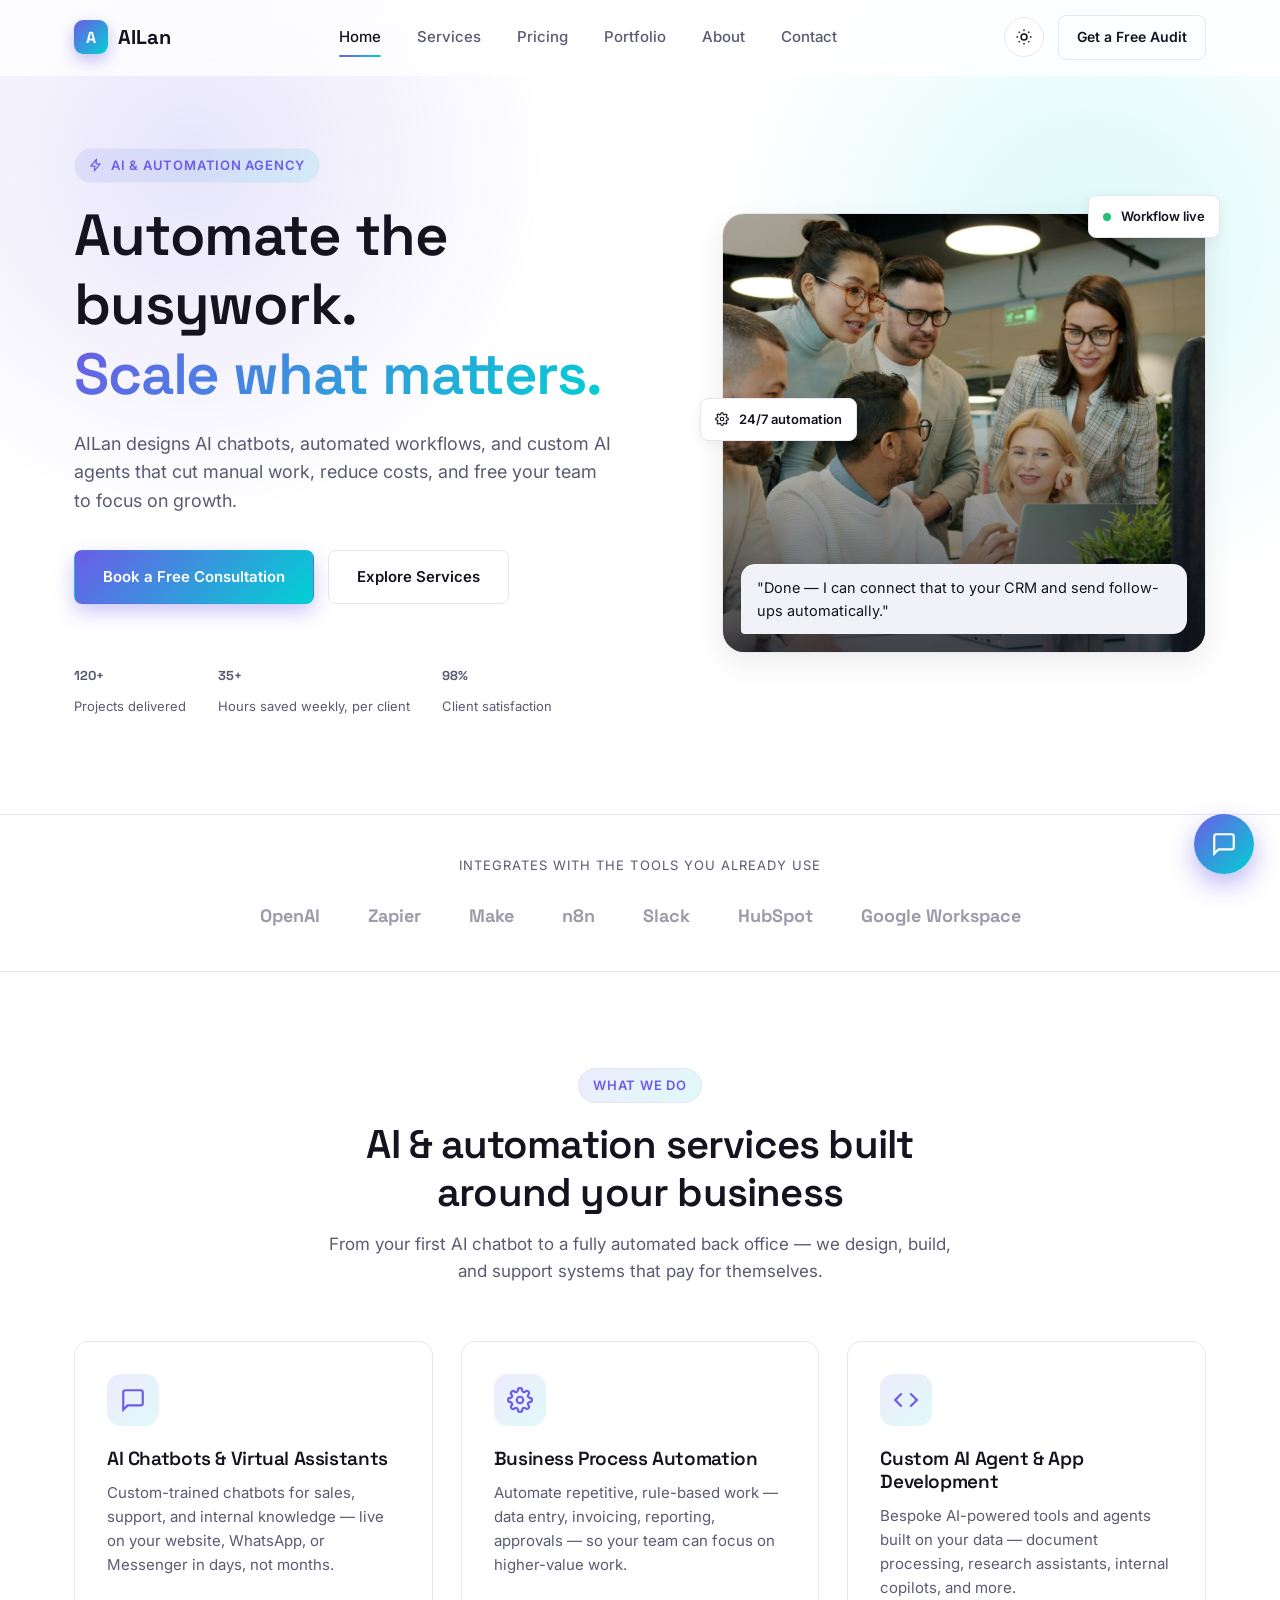
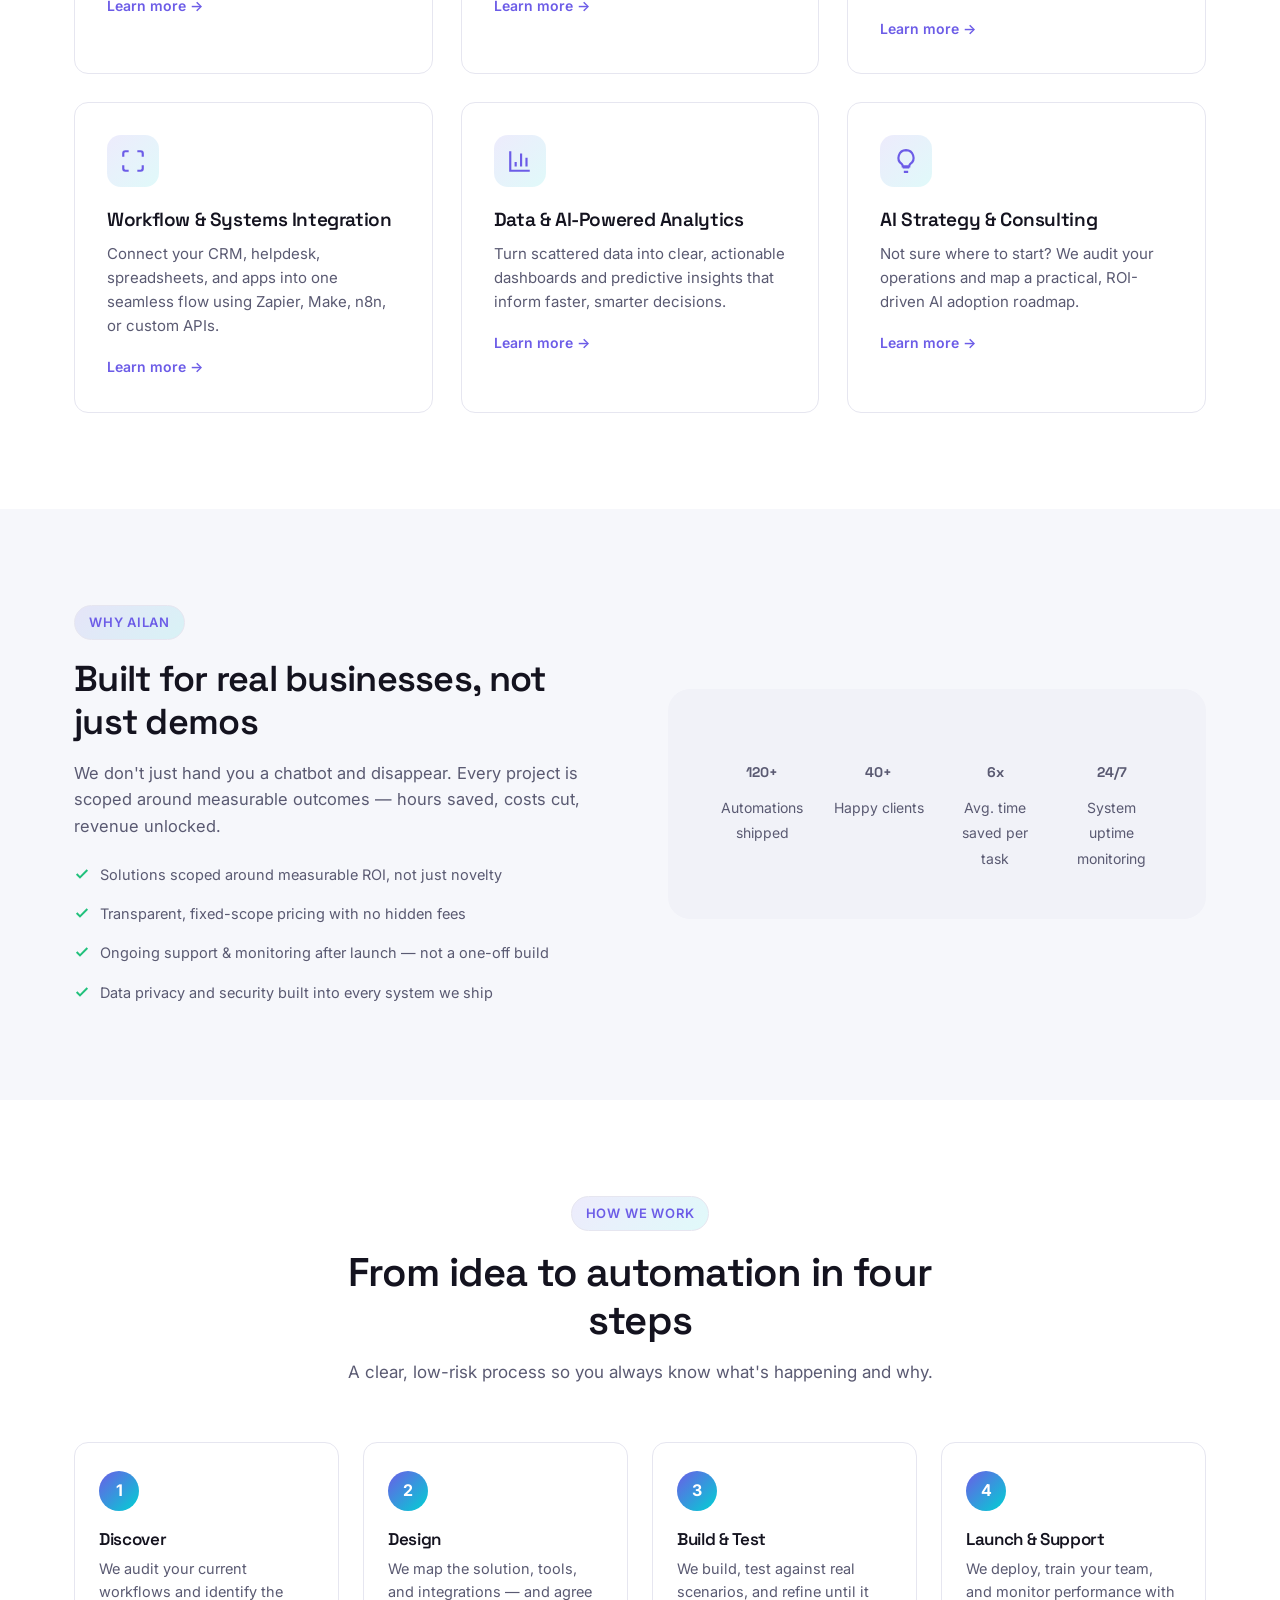
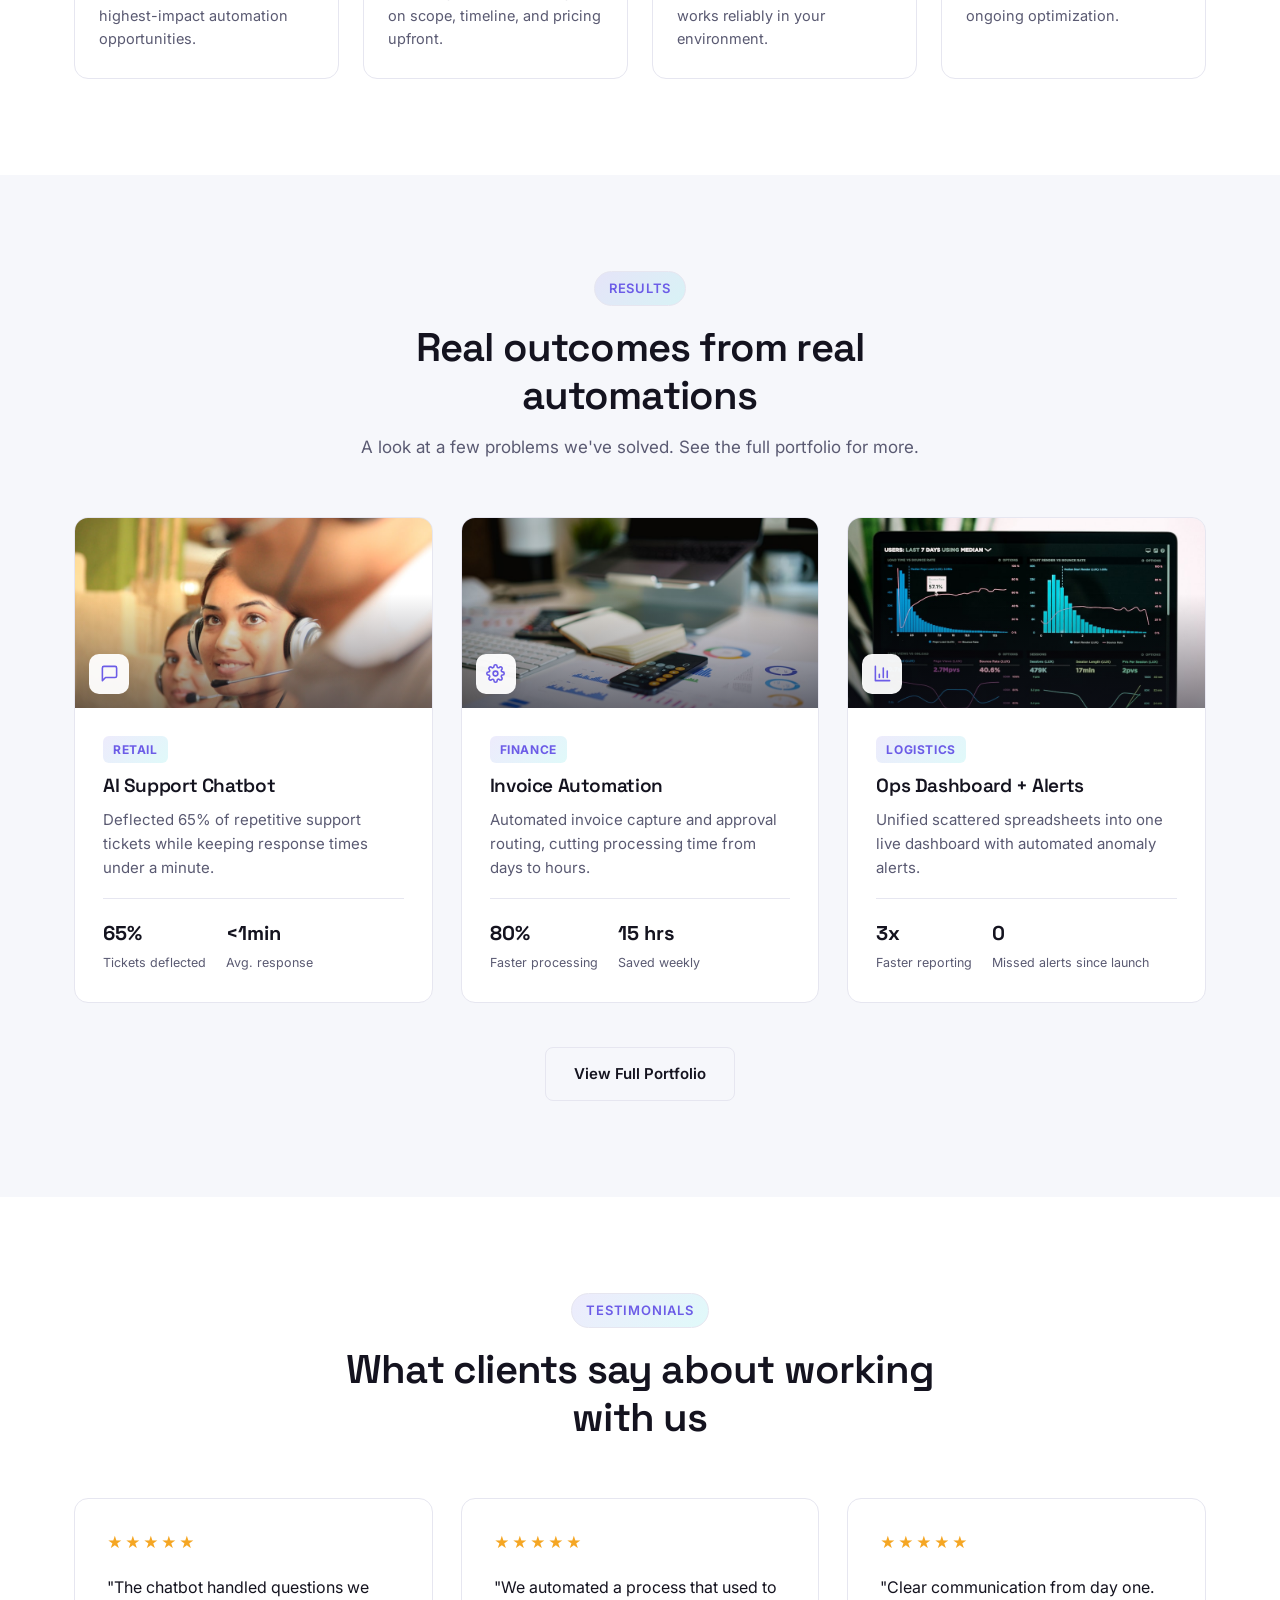
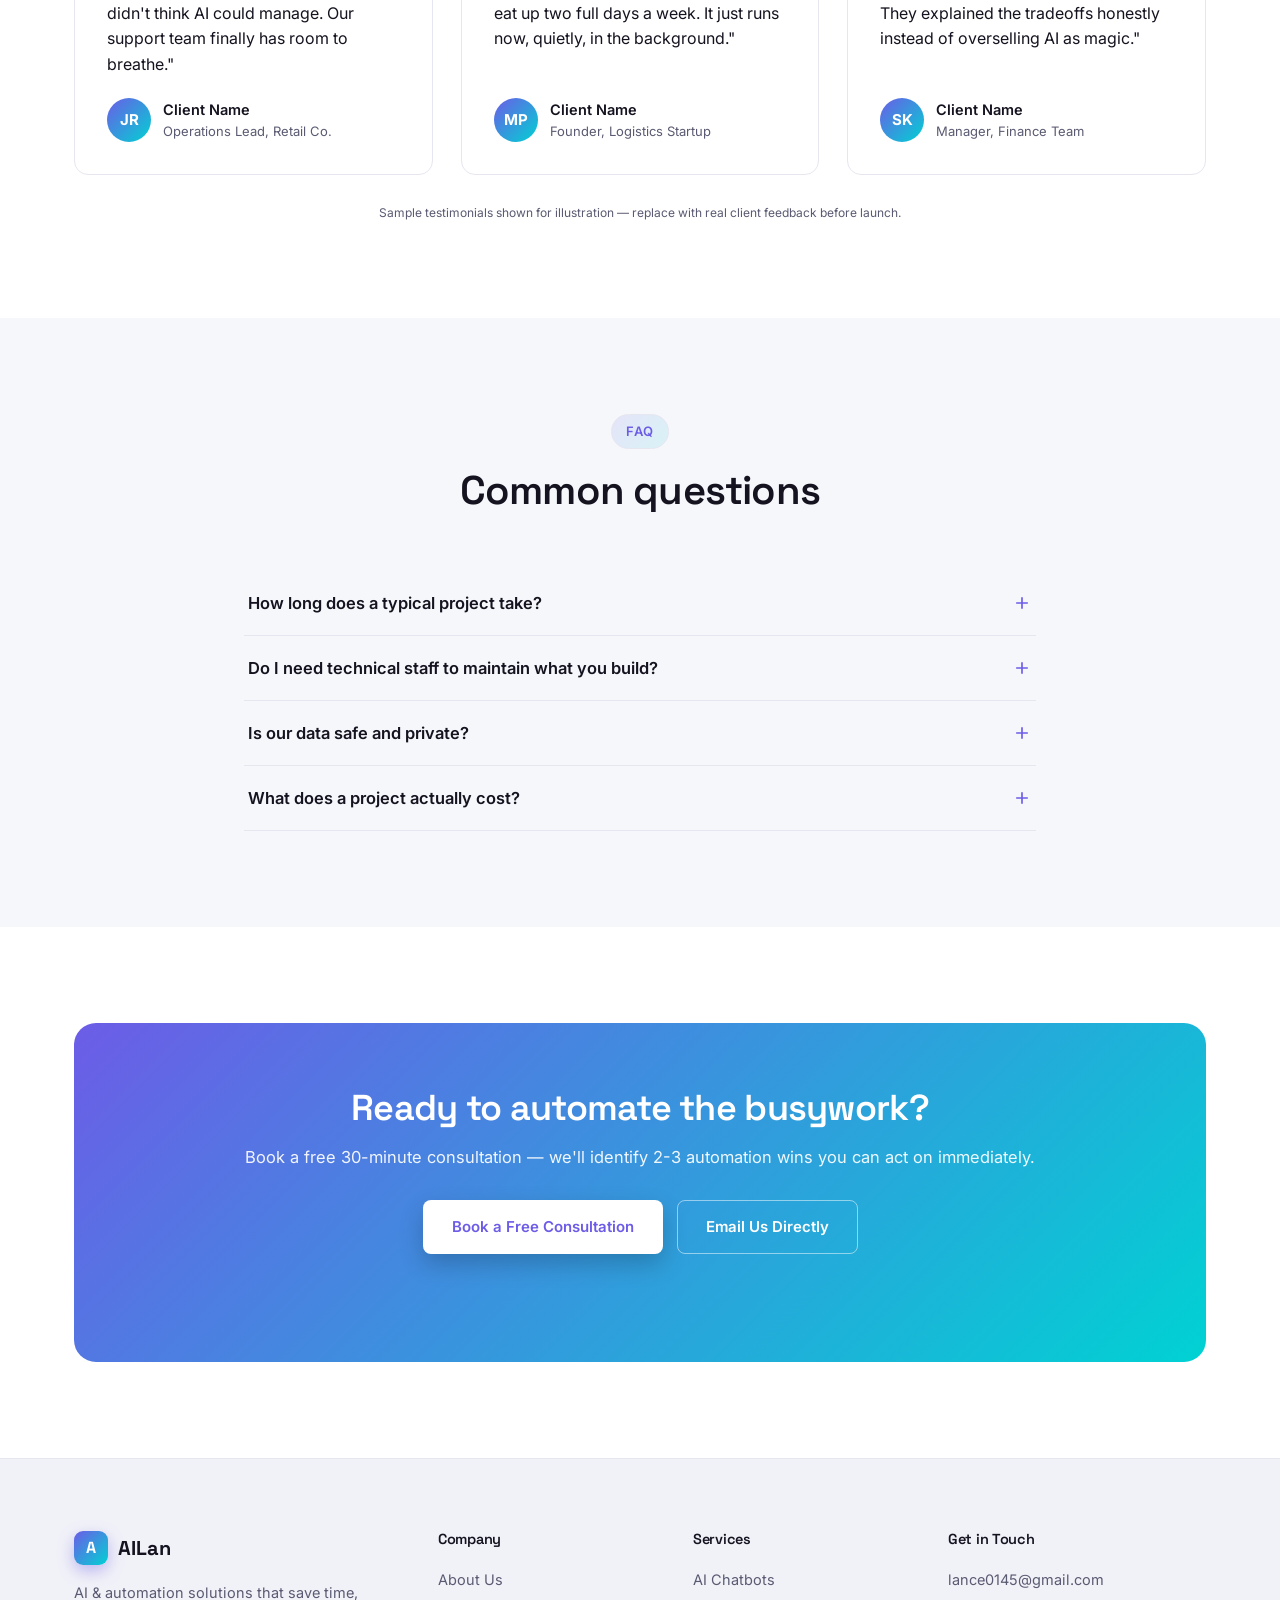
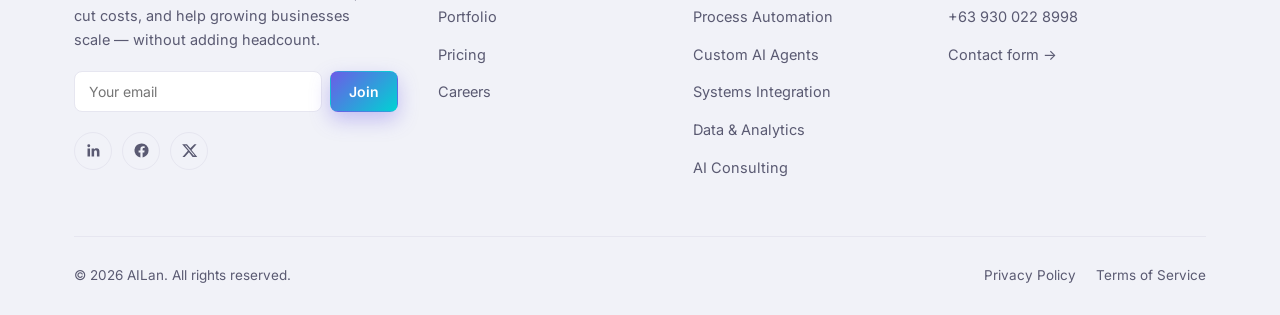
==== index.html @ 36e3ecad "Initial commit: AILan AI & automation services website Complete static site with home, services, pri" ====
<!DOCTYPE html>
<html lang="en">
<head>
<meta charset="UTF-8">
<meta name="viewport" content="width=device-width, initial-scale=1.0">
<title>AILan — AI &amp; Automation Solutions for Growing Businesses</title>
<meta name="description" content="AILan builds AI chatbots, business process automation, custom AI agents, and system integrations that save teams time and cut operating costs.">
<meta name="keywords" content="AI automation, AI chatbots, business process automation, AI agents, workflow automation, AI consulting">
<meta name="author" content="AILan">
<link rel="canonical" href="https://www.ailan.example/index.html">
<meta property="og:type" content="website">
<meta property="og:title" content="AILan — AI & Automation Solutions">
<meta property="og:description" content="Intelligent automation and custom AI systems that help businesses save time, cut costs, and scale.">
<meta property="og:image" content="https://www.ailan.example/assets/images/og-image.jpg">
<meta property="og:url" content="https://www.ailan.example/index.html">
<meta name="twitter:card" content="summary_large_image">
<link rel="icon" href="favicon.svg" type="image/svg+xml">
<link rel="preconnect" href="https://fonts.googleapis.com">
<link href="https://fonts.googleapis.com/css2?family=Inter:wght@400;500;600;700&family=Space+Grotesk:wght@500;600;700&display=swap" rel="stylesheet">
<link rel="stylesheet" href="css/style.css">
<script type="application/ld+json">
{
  "@context": "https://schema.org",
  "@type": "Organization",
  "name": "AILan",
  "description": "AI chatbots, business process automation, custom AI agents, and system integrations.",
  "email": "lance0145@gmail.com",
  "telephone": "+639300228998",
  "url": "https://www.ailan.example/"
}
</script>
</head>
<body>
<a class="skip-link" href="#main">Skip to content</a>

<!-- ===== Header ===== -->
<header class="site-header">
  <div class="container nav-inner">
    <a href="index.html" class="brand"><span class="brand-mark">A</span> AILan</a>
    <nav class="nav-links" id="nav-links">
      <a href="index.html">Home</a>
      <a href="services.html">Services</a>
      <a href="pricing.html">Pricing</a>
      <a href="portfolio.html">Portfolio</a>
      <a href="about.html">About</a>
      <a href="contact.html">Contact</a>
    </nav>
    <div class="nav-actions">
      <button class="theme-toggle" data-theme-toggle aria-label="Toggle dark mode">
        <svg class="icon-sun" viewBox="0 0 24 24" fill="none" stroke="currentColor" stroke-width="2"><circle cx="12" cy="12" r="4"/><path d="M12 2v2M12 20v2M4.9 4.9l1.4 1.4M17.7 17.7l1.4 1.4M2 12h2M20 12h2M4.9 19.1l1.4-1.4M17.7 6.3l1.4-1.4"/></svg>
        <svg class="icon-moon" viewBox="0 0 24 24" fill="none" stroke="currentColor" stroke-width="2"><path d="M21 12.8A9 9 0 1111.2 3 7 7 0 0021 12.8z"/></svg>
      </button>
      <a href="contact.html" class="btn btn-outline btn-sm desktop-only">Get a Free Audit</a>
      <button class="nav-toggle" aria-label="Toggle menu" aria-expanded="false"><span></span><span></span><span></span></button>
    </div>
  </div>
</header>

<main id="main">

<!-- ===== Hero ===== -->
<section class="hero">
  <div class="hero-bg"></div>
  <div class="container hero-grid">
    <div>
      <div class="section-tag"><svg viewBox="0 0 24 24" fill="none" stroke="currentColor" stroke-width="2" stroke-linecap="round" stroke-linejoin="round" style="width:14px;height:14px;"><path d="M13 2L3 14h7l-1 8 10-12h-7l1-8z"/></svg> AI &amp; Automation Agency</div>
      <h1>Automate the busywork.<br><span class="gradient-text">Scale what matters.</span></h1>
      <p class="lead">AILan designs AI chatbots, automated workflows, and custom AI agents that cut manual work, reduce costs, and free your team to focus on growth.</p>
      <div class="hero-cta">
        <a href="contact.html" class="btn btn-primary">Book a Free Consultation</a>
        <a href="services.html" class="btn btn-outline">Explore Services</a>
      </div>
      <div class="hero-stats">
        <div class="stat"><b><span data-count="120" data-suffix="+">0+</span></b><span>Projects delivered</span></div>
        <div class="stat"><b><span data-count="35" data-suffix="+">0+</span></b><span>Hours saved weekly, per client</span></div>
        <div class="stat"><b><span data-count="98" data-suffix="%">0%</span></b><span>Client satisfaction</span></div>
      </div>
    </div>
    <div class="hero-photo-wrap reveal">
      <div class="float-badge b1"><span class="dot"></span> Workflow live</div>
      <div class="float-badge b2"><svg viewBox="0 0 24 24" fill="none" stroke="currentColor" stroke-width="2" stroke-linecap="round" stroke-linejoin="round" style="width:14px;height:14px;flex-shrink:0;"><circle cx="12" cy="12" r="3"/><path d="M19.4 15a1.65 1.65 0 00.33 1.82l.06.06a2 2 0 11-2.83 2.83l-.06-.06a1.65 1.65 0 00-1.82-.33 1.65 1.65 0 00-1 1.51V21a2 2 0 01-4 0v-.09A1.65 1.65 0 009 19.4a1.65 1.65 0 00-1.82.33l-.06.06a2 2 0 11-2.83-2.83l.06-.06A1.65 1.65 0 004.6 15a1.65 1.65 0 00-1.51-1H3a2 2 0 010-4h.09A1.65 1.65 0 004.6 9a1.65 1.65 0 00-.33-1.82l-.06-.06a2 2 0 112.83-2.83l.06.06A1.65 1.65 0 009 4.6a1.65 1.65 0 001-1.51V3a2 2 0 014 0v.09c0 .68.39 1.3 1 1.51.66.28 1.42.13 1.92-.37l.06-.06a2 2 0 112.83 2.83l-.06.06c-.5.5-.65 1.26-.37 1.92.21.61.83 1 1.51 1H21a2 2 0 010 4h-.09c-.68 0-1.3.39-1.51 1z"/></svg> 24/7 automation</div>
      <div class="photo-visual hero-photo">
        <img src="assets/images/hero-bg.jpg" alt="A team reviewing an AI-powered workflow together on a laptop" loading="eager">
        <div class="hero-photo-overlay"></div>
        <div class="hero-photo-caption">
          <div class="bubble bot" style="max-width:100%;">"Done — I can connect that to your CRM and send follow-ups automatically."</div>
        </div>
      </div>
    </div>
  </div>
</section>

<!-- ===== Logo / capability strip ===== -->
<div class="logo-strip">
  <div class="container">
    <p>Integrates with the tools you already use</p>
    <div class="logo-row">
      <span>OpenAI</span><span>Zapier</span><span>Make</span><span>n8n</span><span>Slack</span><span>HubSpot</span><span>Google Workspace</span>
    </div>
  </div>
</div>

<!-- ===== Services overview ===== -->
<section id="services">
  <div class="container">
    <div class="section-head center">
      <div class="section-tag" style="margin-left:auto;margin-right:auto;">What We Do</div>
      <h2>AI &amp; automation services built around your business</h2>
      <p>From your first AI chatbot to a fully automated back office — we design, build, and support systems that pay for themselves.</p>
    </div>
    <div class="grid grid-3">
      <div class="card reveal">
        <div class="icon-box"><svg viewBox="0 0 24 24" fill="none" stroke="currentColor" stroke-width="2"><path d="M21 15a2 2 0 01-2 2H7l-4 4V5a2 2 0 012-2h14a2 2 0 012 2z"/></svg></div>
        <h3>AI Chatbots &amp; Virtual Assistants</h3>
        <p>Custom-trained chatbots for sales, support, and internal knowledge — live on your website, WhatsApp, or Messenger in days, not months.</p>
        <a href="services.html#chatbots" class="link-arrow">Learn more →</a>
      </div>
      <div class="card reveal">
        <div class="icon-box"><svg viewBox="0 0 24 24" fill="none" stroke="currentColor" stroke-width="2"><circle cx="12" cy="12" r="3"/><path d="M19.4 15a1.65 1.65 0 00.33 1.82l.06.06a2 2 0 11-2.83 2.83l-.06-.06a1.65 1.65 0 00-1.82-.33 1.65 1.65 0 00-1 1.51V21a2 2 0 01-4 0v-.09A1.65 1.65 0 009 19.4a1.65 1.65 0 00-1.82.33l-.06.06a2 2 0 11-2.83-2.83l.06-.06A1.65 1.65 0 004.6 15a1.65 1.65 0 00-1.51-1H3a2 2 0 010-4h.09A1.65 1.65 0 004.6 9a1.65 1.65 0 00-.33-1.82l-.06-.06a2 2 0 112.83-2.83l.06.06A1.65 1.65 0 009 4.6a1.65 1.65 0 001-1.51V3a2 2 0 014 0v.09c0 .68.39 1.3 1 1.51.66.28 1.42.13 1.92-.37l.06-.06a2 2 0 112.83 2.83l-.06.06c-.5.5-.65 1.26-.37 1.92.21.61.83 1 1.51 1H21a2 2 0 010 4h-.09c-.68 0-1.3.39-1.51 1z"/></svg></div>
        <h3>Business Process Automation</h3>
        <p>Automate repetitive, rule-based work — data entry, invoicing, reporting, approvals — so your team can focus on higher-value work.</p>
        <a href="services.html#automation" class="link-arrow">Learn more →</a>
      </div>
      <div class="card reveal">
        <div class="icon-box"><svg viewBox="0 0 24 24" fill="none" stroke="currentColor" stroke-width="2"><path d="M16 18l6-6-6-6M8 6l-6 6 6 6"/></svg></div>
        <h3>Custom AI Agent &amp; App Development</h3>
        <p>Bespoke AI-powered tools and agents built on your data — document processing, research assistants, internal copilots, and more.</p>
        <a href="services.html#agents" class="link-arrow">Learn more →</a>
      </div>
      <div class="card reveal">
        <div class="icon-box"><svg viewBox="0 0 24 24" fill="none" stroke="currentColor" stroke-width="2"><path d="M8 3H5a2 2 0 00-2 2v3m18 0V5a2 2 0 00-2-2h-3m0 18h3a2 2 0 002-2v-3M3 16v3a2 2 0 002 2h3"/></svg></div>
        <h3>Workflow &amp; Systems Integration</h3>
        <p>Connect your CRM, helpdesk, spreadsheets, and apps into one seamless flow using Zapier, Make, n8n, or custom APIs.</p>
        <a href="services.html#integration" class="link-arrow">Learn more →</a>
      </div>
      <div class="card reveal">
        <div class="icon-box"><svg viewBox="0 0 24 24" fill="none" stroke="currentColor" stroke-width="2"><path d="M3 3v18h18M18 17V9M13 17V5M8 17v-4"/></svg></div>
        <h3>Data &amp; AI-Powered Analytics</h3>
        <p>Turn scattered data into clear, actionable dashboards and predictive insights that inform faster, smarter decisions.</p>
        <a href="services.html#analytics" class="link-arrow">Learn more →</a>
      </div>
      <div class="card reveal">
        <div class="icon-box"><svg viewBox="0 0 24 24" fill="none" stroke="currentColor" stroke-width="2"><path d="M9 18h6M10 22h4M12 2a7 7 0 00-4 12.7c.6.5 1 1.3 1 2.1v.2h6v-.2c0-.8.4-1.6 1-2.1A7 7 0 0012 2z"/></svg></div>
        <h3>AI Strategy &amp; Consulting</h3>
        <p>Not sure where to start? We audit your operations and map a practical, ROI-driven AI adoption roadmap.</p>
        <a href="services.html#consulting" class="link-arrow">Learn more →</a>
      </div>
    </div>
  </div>
</section>

<!-- ===== Why choose us ===== -->
<section style="background:var(--bg-alt);">
  <div class="container two-col">
    <div class="reveal">
      <div class="section-tag">Why AILan</div>
      <h2 style="font-size:clamp(26px,4vw,36px);margin-bottom:16px;">Built for real businesses, not just demos</h2>
      <p style="color:var(--text-muted);font-size:16.5px;margin-bottom:8px;">We don't just hand you a chatbot and disappear. Every project is scoped around measurable outcomes — hours saved, costs cut, revenue unlocked.</p>
      <ul class="feature-list" style="margin-top:24px;gap:16px;">
        <li><svg viewBox="0 0 24 24" fill="none" stroke="currentColor" stroke-width="3"><path d="M20 6L9 17l-5-5"/></svg> Solutions scoped around measurable ROI, not just novelty</li>
        <li><svg viewBox="0 0 24 24" fill="none" stroke="currentColor" stroke-width="3"><path d="M20 6L9 17l-5-5"/></svg> Transparent, fixed-scope pricing with no hidden fees</li>
        <li><svg viewBox="0 0 24 24" fill="none" stroke="currentColor" stroke-width="3"><path d="M20 6L9 17l-5-5"/></svg> Ongoing support &amp; monitoring after launch — not a one-off build</li>
        <li><svg viewBox="0 0 24 24" fill="none" stroke="currentColor" stroke-width="3"><path d="M20 6L9 17l-5-5"/></svg> Data privacy and security built into every system we ship</li>
      </ul>
    </div>
    <div class="stats-band reveal">
      <div class="stat"><b><span data-count="120" data-suffix="+">0</span></b><span>Automations shipped</span></div>
      <div class="stat"><b><span data-count="40" data-suffix="+">0</span></b><span>Happy clients</span></div>
      <div class="stat"><b><span data-count="6" data-suffix="x">0</span></b><span>Avg. time saved per task</span></div>
      <div class="stat"><b><span data-count="24" data-suffix="/7">0</span></b><span>System uptime monitoring</span></div>
    </div>
  </div>
</section>

<!-- ===== Process ===== -->
<section>
  <div class="container">
    <div class="section-head center">
      <div class="section-tag" style="margin-left:auto;margin-right:auto;">How We Work</div>
      <h2>From idea to automation in four steps</h2>
      <p>A clear, low-risk process so you always know what's happening and why.</p>
    </div>
    <div class="steps">
      <div class="step reveal"><div class="step-num">1</div><h3>Discover</h3><p>We audit your current workflows and identify the highest-impact automation opportunities.</p></div>
      <div class="step reveal"><div class="step-num">2</div><h3>Design</h3><p>We map the solution, tools, and integrations — and agree on scope, timeline, and pricing upfront.</p></div>
      <div class="step reveal"><div class="step-num">3</div><h3>Build &amp; Test</h3><p>We build, test against real scenarios, and refine until it works reliably in your environment.</p></div>
      <div class="step reveal"><div class="step-num">4</div><h3>Launch &amp; Support</h3><p>We deploy, train your team, and monitor performance with ongoing optimization.</p></div>
    </div>
  </div>
</section>

<!-- ===== Case studies teaser ===== -->
<section style="background:var(--bg-alt);">
  <div class="container">
    <div class="section-head center">
      <div class="section-tag" style="margin-left:auto;margin-right:auto;">Results</div>
      <h2>Real outcomes from real automations</h2>
      <p>A look at a few problems we've solved. See the full portfolio for more.</p>
    </div>
    <div class="grid grid-3">
      <div class="card case-card reveal">
        <div class="case-thumb">
          <img src="assets/images/case-retail.jpg" alt="Customer service team using an AI chatbot to support retail shoppers" loading="lazy">
          <div class="case-thumb-overlay"></div>
          <div class="case-thumb-icon"><svg viewBox="0 0 24 24" fill="none" stroke="currentColor" stroke-width="2" stroke-linecap="round" stroke-linejoin="round"><path d="M21 15a2 2 0 01-2 2H7l-4 4V5a2 2 0 012-2h14a2 2 0 012 2z"/></svg></div>
        </div>
        <div class="case-body">
          <span class="case-tag">Retail</span>
          <h3>AI Support Chatbot</h3>
          <p>Deflected 65% of repetitive support tickets while keeping response times under a minute.</p>
          <div class="case-metrics">
            <div><b>65%</b><span>Tickets deflected</span></div>
            <div><b>&lt;1min</b><span>Avg. response</span></div>
          </div>
        </div>
      </div>
      <div class="card case-card reveal">
        <div class="case-thumb">
          <img src="assets/images/case-finance.jpg" alt="Finance team reviewing automated invoice and approval data" loading="lazy">
          <div class="case-thumb-overlay"></div>
          <div class="case-thumb-icon"><svg viewBox="0 0 24 24" fill="none" stroke="currentColor" stroke-width="2" stroke-linecap="round" stroke-linejoin="round"><circle cx="12" cy="12" r="3"/><path d="M19.4 15a1.65 1.65 0 00.33 1.82l.06.06a2 2 0 11-2.83 2.83l-.06-.06a1.65 1.65 0 00-1.82-.33 1.65 1.65 0 00-1 1.51V21a2 2 0 01-4 0v-.09A1.65 1.65 0 009 19.4a1.65 1.65 0 00-1.82.33l-.06.06a2 2 0 11-2.83-2.83l.06-.06A1.65 1.65 0 004.6 15a1.65 1.65 0 00-1.51-1H3a2 2 0 010-4h.09A1.65 1.65 0 004.6 9a1.65 1.65 0 00-.33-1.82l-.06-.06a2 2 0 112.83-2.83l.06.06A1.65 1.65 0 009 4.6a1.65 1.65 0 001-1.51V3a2 2 0 014 0v.09c0 .68.39 1.3 1 1.51.66.28 1.42.13 1.92-.37l.06-.06a2 2 0 112.83 2.83l-.06.06c-.5.5-.65 1.26-.37 1.92.21.61.83 1 1.51 1H21a2 2 0 010 4h-.09c-.68 0-1.3.39-1.51 1z"/></svg></div>
        </div>
        <div class="case-body">
          <span class="case-tag">Finance</span>
          <h3>Invoice Automation</h3>
          <p>Automated invoice capture and approval routing, cutting processing time from days to hours.</p>
          <div class="case-metrics">
            <div><b>80%</b><span>Faster processing</span></div>
            <div><b>15 hrs</b><span>Saved weekly</span></div>
          </div>
        </div>
      </div>
      <div class="card case-card reveal">
        <div class="case-thumb">
          <img src="assets/images/case-logistics.jpg" alt="Live operations dashboard showing performance analytics" loading="lazy">
          <div class="case-thumb-overlay"></div>
          <div class="case-thumb-icon"><svg viewBox="0 0 24 24" fill="none" stroke="currentColor" stroke-width="2" stroke-linecap="round" stroke-linejoin="round"><path d="M3 3v18h18M18 17V9M13 17V5M8 17v-4"/></svg></div>
        </div>
        <div class="case-body">
          <span class="case-tag">Logistics</span>
          <h3>Ops Dashboard + Alerts</h3>
          <p>Unified scattered spreadsheets into one live dashboard with automated anomaly alerts.</p>
          <div class="case-metrics">
            <div><b>3x</b><span>Faster reporting</span></div>
            <div><b>0</b><span>Missed alerts since launch</span></div>
          </div>
        </div>
      </div>
    </div>
    <div class="text-center" style="margin-top:44px;"><a href="portfolio.html" class="btn btn-outline">View Full Portfolio</a></div>
  </div>
</section>

<!-- ===== Testimonials ===== -->
<section>
  <div class="container">
    <div class="section-head center">
      <div class="section-tag" style="margin-left:auto;margin-right:auto;">Testimonials</div>
      <h2>What clients say about working with us</h2>
    </div>
    <div class="grid grid-3">
      <div class="testimonial reveal">
        <div class="stars">★★★★★</div>
        <p class="quote">"The chatbot handled questions we didn't think AI could manage. Our support team finally has room to breathe."</p>
        <div class="person"><div class="avatar">JR</div><div><div class="name">Client Name</div><div class="role">Operations Lead, Retail Co.</div></div></div>
      </div>
      <div class="testimonial reveal">
        <div class="stars">★★★★★</div>
        <p class="quote">"We automated a process that used to eat up two full days a week. It just runs now, quietly, in the background."</p>
        <div class="person"><div class="avatar">MP</div><div><div class="name">Client Name</div><div class="role">Founder, Logistics Startup</div></div></div>
      </div>
      <div class="testimonial reveal">
        <div class="stars">★★★★★</div>
        <p class="quote">"Clear communication from day one. They explained the tradeoffs honestly instead of overselling AI as magic."</p>
        <div class="person"><div class="avatar">SK</div><div><div class="name">Client Name</div><div class="role">Manager, Finance Team</div></div></div>
      </div>
    </div>
    <p class="sample-note">Sample testimonials shown for illustration — replace with real client feedback before launch.</p>
  </div>
</section>

<!-- ===== FAQ ===== -->
<section style="background:var(--bg-alt);">
  <div class="container" style="max-width:840px;">
    <div class="section-head center">
      <div class="section-tag" style="margin-left:auto;margin-right:auto;">FAQ</div>
      <h2>Common questions</h2>
    </div>
    <div class="faq-list">
      <div class="faq-item">
        <button class="faq-q">How long does a typical project take? <svg viewBox="0 0 24 24" fill="none" stroke="currentColor" stroke-width="2"><path d="M12 5v14M5 12h14"/></svg></button>
        <div class="faq-a"><p>Simple chatbots and automations typically launch in 1-3 weeks. Larger custom AI systems or multi-tool integrations usually take 4-8 weeks depending on scope.</p></div>
      </div>
      <div class="faq-item">
        <button class="faq-q">Do I need technical staff to maintain what you build? <svg viewBox="0 0 24 24" fill="none" stroke="currentColor" stroke-width="2"><path d="M12 5v14M5 12h14"/></svg></button>
        <div class="faq-a"><p>No. We hand off with documentation and training, and offer ongoing support plans so your systems keep running smoothly without an in-house engineering team.</p></div>
      </div>
      <div class="faq-item">
        <button class="faq-q">Is our data safe and private? <svg viewBox="0 0 24 24" fill="none" stroke="currentColor" stroke-width="2"><path d="M12 5v14M5 12h14"/></svg></button>
        <div class="faq-a"><p>Yes. We follow least-privilege access, encrypt data in transit, and never use client data to train external models without explicit written consent.</p></div>
      </div>
      <div class="faq-item">
        <button class="faq-q">What does a project actually cost? <svg viewBox="0 0 24 24" fill="none" stroke="currentColor" stroke-width="2"><path d="M12 5v14M5 12h14"/></svg></button>
        <div class="faq-a"><p>It depends on scope — see our <a href="pricing.html" style="color:var(--primary);font-weight:600;">Pricing</a> page for starting packages, or book a free consultation for a custom quote.</p></div>
      </div>
    </div>
  </div>
</section>

<!-- ===== CTA ===== -->
<section>
  <div class="container">
    <div class="cta-band reveal">
      <h2>Ready to automate the busywork?</h2>
      <p>Book a free 30-minute consultation — we'll identify 2-3 automation wins you can act on immediately.</p>
      <div class="hero-cta" style="justify-content:center;">
        <a href="contact.html" class="btn btn-primary">Book a Free Consultation</a>
        <a href="mailto:lance0145@gmail.com" class="btn btn-outline">Email Us Directly</a>
      </div>
    </div>
  </div>
</section>

</main>

<!-- ===== Footer ===== -->
<footer class="site-footer">
  <div class="container">
    <div class="footer-grid">
      <div class="footer-brand">
        <a href="index.html" class="brand"><span class="brand-mark">A</span> AILan</a>
        <p>AI &amp; automation solutions that save time, cut costs, and help growing businesses scale — without adding headcount.</p>
        <form class="newsletter-form">
          <input type="email" placeholder="Your email" required aria-label="Email for newsletter">
          <button type="submit" class="btn btn-primary btn-sm">Join</button>
        </form>
        <div class="social-row" style="margin-top:20px;">
          <a href="#" aria-label="LinkedIn"><svg viewBox="0 0 24 24" fill="currentColor"><path d="M20.4 20.4h-3.55v-5.57c0-1.33-.03-3.03-1.85-3.03-1.86 0-2.14 1.45-2.14 2.94v5.66H9.32V9h3.41v1.56h.05c.47-.9 1.63-1.85 3.36-1.85 3.6 0 4.26 2.37 4.26 5.45zM5.34 7.43a2.06 2.06 0 110-4.12 2.06 2.06 0 010 4.12zM7.12 20.4H3.56V9h3.56z"/></svg></a>
          <a href="#" aria-label="Facebook"><svg viewBox="0 0 24 24" fill="currentColor"><path d="M22 12a10 10 0 10-11.56 9.88v-6.99H7.9V12h2.54V9.8c0-2.5 1.49-3.89 3.77-3.89 1.1 0 2.24.2 2.24.2v2.46h-1.26c-1.24 0-1.63.77-1.63 1.56V12h2.78l-.44 2.89h-2.34v6.99A10 10 0 0022 12z"/></svg></a>
          <a href="#" aria-label="X / Twitter"><svg viewBox="0 0 24 24" fill="currentColor"><path d="M18.9 3H22l-7.2 8.2L23 21h-6.6l-5.2-6.4L5.2 21H2l7.7-8.8L1.6 3h6.8l4.7 5.9zm-1.16 16h1.7L7.4 5h-1.8z"/></svg></a>
        </div>
      </div>
      <div>
        <h5>Company</h5>
        <ul>
          <li><a href="about.html">About Us</a></li>
          <li><a href="portfolio.html">Portfolio</a></li>
          <li><a href="pricing.html">Pricing</a></li>
          <li><a href="contact.html">Careers</a></li>
        </ul>
      </div>
      <div>
        <h5>Services</h5>
        <ul>
          <li><a href="services.html#chatbots">AI Chatbots</a></li>
          <li><a href="services.html#automation">Process Automation</a></li>
          <li><a href="services.html#agents">Custom AI Agents</a></li>
          <li><a href="services.html#integration">Systems Integration</a></li>
          <li><a href="services.html#analytics">Data &amp; Analytics</a></li>
          <li><a href="services.html#consulting">AI Consulting</a></li>
        </ul>
      </div>
      <div>
        <h5>Get in Touch</h5>
        <ul>
          <li><a href="mailto:lance0145@gmail.com">lance0145@gmail.com</a></li>
          <li><a href="tel:+639300228998">+63 930 022 8998</a></li>
          <li><a href="contact.html">Contact form →</a></li>
        </ul>
      </div>
    </div>
    <div class="footer-bottom">
      <p>© <span data-year>2026</span> AILan. All rights reserved.</p>
      <div class="legal-links">
        <a href="privacy.html">Privacy Policy</a>
        <a href="terms.html">Terms of Service</a>
      </div>
    </div>
  </div>
</footer>

<!-- ===== Chat widget ===== -->
<button class="chat-widget-btn" aria-label="Open chat"><svg viewBox="0 0 24 24" fill="none" stroke="currentColor" stroke-width="2"><path d="M21 15a2 2 0 01-2 2H7l-4 4V5a2 2 0 012-2h14a2 2 0 012 2z"/></svg></button>
<div class="chat-panel">
  <div class="chat-panel-head">
    <div><span class="dot"></span> AILan Assistant</div>
    <button data-chat-close aria-label="Close chat">✕</button>
  </div>
  <div class="chat-panel-body">
    <div class="bubble bot">👋 Hi! This is a live demo of the kind of assistant we build. Ask me anything about our services.</div>
  </div>
  <form class="chat-panel-foot">
    <input type="text" placeholder="Type a message..." aria-label="Chat message">
    <button type="submit" aria-label="Send"><svg viewBox="0 0 24 24" fill="none" stroke="currentColor" stroke-width="2"><path d="M22 2L11 13M22 2l-7 20-4-9-9-4z"/></svg></button>
  </form>
</div>

<button class="back-to-top" aria-label="Back to top"><svg viewBox="0 0 24 24" fill="none" stroke="currentColor" stroke-width="2"><path d="M12 19V5M5 12l7-7 7 7"/></svg></button>

<script src="js/main.js"></script>
</body>
</html>
---- css/style.css ----
/* ==========================================================================
   AILan — AI & Automation Solutions
   Design system + component styles
   ========================================================================== */

:root {
  /* Brand */
  --primary: #6C5CE7;
  --primary-2: #00D2D3;
  --gradient: linear-gradient(135deg, #6C5CE7 0%, #00D2D3 100%);
  --gradient-soft: linear-gradient(135deg, rgba(108,92,231,0.12) 0%, rgba(0,210,211,0.12) 100%);

  /* Light theme (default) */
  --bg: #ffffff;
  --bg-alt: #f6f7fb;
  --surface: #ffffff;
  --surface-2: #f1f2f8;
  --text: #14131f;
  --text-muted: #5a5a72;
  --border: #e6e6f0;
  --shadow: 0 10px 30px rgba(20, 19, 31, 0.08);
  --shadow-sm: 0 4px 14px rgba(20, 19, 31, 0.06);
  --success: #21c17c;
  --warn: #f5a623;

  --radius-sm: 8px;
  --radius: 14px;
  --radius-lg: 22px;
  --container: 1180px;
  --header-h: 76px;
}

[data-theme="dark"] {
  --bg: #0b0b14;
  --bg-alt: #0f0f1c;
  --surface: #14141f;
  --surface-2: #191926;
  --text: #f2f2f9;
  --text-muted: #a4a3bd;
  --border: #26263a;
  --shadow: 0 10px 30px rgba(0, 0, 0, 0.45);
  --shadow-sm: 0 4px 14px rgba(0, 0, 0, 0.35);
}

* { box-sizing: border-box; margin: 0; padding: 0; }

html { scroll-behavior: smooth; }

body {
  font-family: 'Inter', -apple-system, BlinkMacSystemFont, 'Segoe UI', sans-serif;
  background: var(--bg);
  color: var(--text);
  line-height: 1.6;
  -webkit-font-smoothing: antialiased;
  transition: background 0.25s ease, color 0.25s ease;
  overflow-x: hidden;
}

h1, h2, h3, h4, h5 {
  font-family: 'Space Grotesk', 'Inter', sans-serif;
  font-weight: 600;
  line-height: 1.2;
  letter-spacing: -0.02em;
}

a { color: inherit; text-decoration: none; }
ul { list-style: none; }
img { max-width: 100%; display: block; }
button { font-family: inherit; cursor: pointer; }
input, textarea, select { font-family: inherit; }

.container {
  max-width: var(--container);
  margin: 0 auto;
  padding: 0 24px;
}

.gradient-text {
  background: var(--gradient);
  -webkit-background-clip: text;
  background-clip: text;
  color: transparent;
}

section { padding: 96px 0; }
@media (max-width: 768px) { section { padding: 64px 0; } }

.section-tag {
  display: inline-flex;
  align-items: center;
  gap: 8px;
  font-size: 13px;
  font-weight: 600;
  letter-spacing: 0.06em;
  text-transform: uppercase;
  color: var(--primary);
  background: var(--gradient-soft);
  border: 1px solid var(--border);
  padding: 6px 14px;
  border-radius: 999px;
  margin-bottom: 18px;
}

.section-head { max-width: 640px; margin-bottom: 56px; }
.section-head.center { margin-left: auto; margin-right: auto; text-align: center; }
.section-head h2 { font-size: clamp(28px, 4vw, 40px); margin-bottom: 14px; }
.section-head p { color: var(--text-muted); font-size: 17px; }

/* ---------- Buttons ---------- */
.btn {
  display: inline-flex;
  align-items: center;
  justify-content: center;
  gap: 8px;
  padding: 14px 28px;
  border-radius: var(--radius-sm);
  font-weight: 600;
  font-size: 15px;
  border: 1px solid transparent;
  transition: transform 0.2s ease, box-shadow 0.2s ease, background 0.2s ease, color 0.2s ease, border-color .2s ease;
  white-space: nowrap;
}
.btn-primary {
  background: var(--gradient);
  color: #fff;
  box-shadow: 0 8px 20px rgba(108, 92, 231, 0.35);
}
.btn-primary:hover { transform: translateY(-2px); box-shadow: 0 12px 26px rgba(108, 92, 231, 0.45); }
.btn-outline {
  background: transparent;
  color: var(--text);
  border-color: var(--border);
}
.btn-outline:hover { border-color: var(--primary); color: var(--primary); transform: translateY(-2px); }
.btn-ghost { background: transparent; color: var(--text-muted); }
.btn-ghost:hover { color: var(--primary); }
.btn-block { width: 100%; }
.btn-sm { padding: 10px 18px; font-size: 14px; }

/* ---------- Header / Nav ---------- */
.site-header {
  position: fixed;
  top: 0; left: 0; right: 0;
  z-index: 1000;
  height: var(--header-h);
  display: flex;
  align-items: center;
  background: color-mix(in srgb, var(--bg) 78%, transparent);
  backdrop-filter: blur(14px);
  border-bottom: 1px solid transparent;
  transition: border-color 0.25s ease, background 0.25s ease;
}
.site-header.scrolled { border-bottom-color: var(--border); }

.nav-inner { display: flex; align-items: center; justify-content: space-between; width: 100%; }

.brand { display: flex; align-items: center; gap: 10px; font-family: 'Space Grotesk', sans-serif; font-weight: 700; font-size: 20px; }
.brand-mark {
  width: 34px; height: 34px; border-radius: 9px;
  background: var(--gradient);
  display: flex; align-items: center; justify-content: center;
  color: #fff; font-size: 16px; font-weight: 700;
  box-shadow: 0 6px 16px rgba(108,92,231,0.4);
}

.nav-links { display: flex; align-items: center; gap: 36px; }
.nav-links a {
  font-size: 15px; font-weight: 500; color: var(--text-muted);
  position: relative; padding: 6px 0;
  transition: color 0.2s ease;
}
.nav-links a:hover, .nav-links a.active { color: var(--text); }
.nav-links a.active::after {
  content: ""; position: absolute; left: 0; bottom: -2px; width: 100%; height: 2px;
  background: var(--gradient); border-radius: 2px;
}

.nav-actions { display: flex; align-items: center; gap: 14px; }

.theme-toggle {
  width: 40px; height: 40px; border-radius: 50%;
  border: 1px solid var(--border); background: var(--surface);
  display: flex; align-items: center; justify-content: center;
  color: var(--text); transition: border-color .2s ease;
}
.theme-toggle:hover { border-color: var(--primary); }
.theme-toggle svg { width: 18px; height: 18px; }
.theme-toggle .icon-moon { display: none; }
[data-theme="dark"] .theme-toggle .icon-sun { display: none; }
[data-theme="dark"] .theme-toggle .icon-moon { display: block; }

.nav-toggle {
  display: none;
  width: 40px; height: 40px;
  border: 1px solid var(--border); background: var(--surface);
  border-radius: 8px;
  align-items: center; justify-content: center;
  flex-direction: column; gap: 4px;
}
.nav-toggle span { width: 18px; height: 2px; background: var(--text); border-radius: 2px; transition: transform .2s ease, opacity .2s ease; }

@media (max-width: 900px) {
  .nav-links { position: fixed; top: var(--header-h); left: 0; right: 0;
    height: calc(100vh - var(--header-h));
    background: var(--bg); flex-direction: column; justify-content: flex-start;
    padding: 32px 24px; gap: 22px; transform: translateX(100%); transition: transform .3s ease;
    border-top: 1px solid var(--border); overflow-y: auto;
  }
  .nav-links.open { transform: translateX(0); }
  .nav-links a { font-size: 18px; }
  .nav-toggle { display: flex; }
  .nav-actions .btn-outline.desktop-only { display: none; }
}

/* ---------- Hero ---------- */
.hero {
  position: relative;
  padding: calc(var(--header-h) + 72px) 0 96px;
  overflow: hidden;
}
.hero-bg {
  position: absolute; inset: 0; z-index: -1;
  background:
    radial-gradient(600px circle at 15% 20%, rgba(108,92,231,0.16), transparent 60%),
    radial-gradient(600px circle at 85% 30%, rgba(0,210,211,0.14), transparent 60%);
}
.hero-grid { display: grid; grid-template-columns: 1.1fr 0.9fr; gap: 56px; align-items: center; }
@media (max-width: 940px) { .hero-grid { grid-template-columns: 1fr; } }

.hero h1 { font-size: clamp(34px, 5.2vw, 58px); margin-bottom: 20px; }
.hero p.lead { font-size: 18px; color: var(--text-muted); max-width: 540px; margin-bottom: 34px; }
.hero-cta { display: flex; gap: 14px; flex-wrap: wrap; margin-bottom: 44px; }
.hero-trust { display: flex; align-items: center; gap: 18px; flex-wrap: wrap; }
.hero-trust span { font-size: 13px; color: var(--text-muted); text-transform: uppercase; letter-spacing: .05em; }

.hero-stats { display: flex; gap: 32px; margin-top: 44px; flex-wrap: wrap; }
.hero-stats .stat b { display: block; font-size: 28px; font-family: 'Space Grotesk', sans-serif; }
.hero-stats .stat span { font-size: 13px; color: var(--text-muted); }

.hero-visual {
  position: relative; border-radius: var(--radius-lg);
  background: var(--surface);
  border: 1px solid var(--border);
  box-shadow: var(--shadow);
  padding: 24px;
  min-height: 420px;
}
.chat-mock { display: flex; flex-direction: column; gap: 14px; height: 100%; }
.chat-mock .bar { display: flex; gap: 6px; margin-bottom: 6px; }
.chat-mock .bar span { width: 10px; height: 10px; border-radius: 50%; background: var(--border); }
.bubble { max-width: 82%; padding: 12px 16px; border-radius: 14px; font-size: 14.5px; }
.bubble.bot { background: var(--surface-2); align-self: flex-start; border-bottom-left-radius: 4px; }
.bubble.user { background: var(--gradient); color: #fff; align-self: flex-end; border-bottom-right-radius: 4px; }
.bubble.typing { display: inline-flex; gap: 4px; padding: 14px 18px; }
.bubble.typing span { width: 6px; height: 6px; border-radius: 50%; background: var(--text-muted); animation: blink 1.2s infinite ease-in-out; }
.bubble.typing span:nth-child(2) { animation-delay: .2s; }
.bubble.typing span:nth-child(3) { animation-delay: .4s; }
@keyframes blink { 0%,80%,100%{ opacity:.25; } 40%{ opacity:1; } }

.float-badge {
  position: absolute; z-index: 5; background: var(--surface); border: 1px solid var(--border);
  border-radius: var(--radius-sm); padding: 10px 14px; box-shadow: var(--shadow-sm);
  display: flex; align-items: center; gap: 10px; font-size: 13px; font-weight: 600;
  animation: floaty 5s ease-in-out infinite;
}
.float-badge.b1 { top: -18px; right: -14px; }
.float-badge.b2 { top: 42%; left: -22px; animation-delay: 1.2s; }
@keyframes floaty { 0%,100%{ transform: translateY(0);} 50%{ transform: translateY(-8px);} }
.float-badge .dot { width: 8px; height: 8px; border-radius: 50%; background: var(--success); }

/* ---------- Logo strip ---------- */
.logo-strip { padding: 40px 0; border-top: 1px solid var(--border); border-bottom: 1px solid var(--border); }
.logo-strip p { text-align: center; font-size: 13px; text-transform: uppercase; letter-spacing: .08em; color: var(--text-muted); margin-bottom: 26px; }
.logo-row { display: flex; justify-content: center; align-items: center; gap: 48px; flex-wrap: wrap; opacity: .6; }
.logo-row span { font-family: 'Space Grotesk', sans-serif; font-weight: 700; font-size: 18px; color: var(--text-muted); }

/* ---------- Grids / Cards ---------- */
.grid { display: grid; gap: 28px; }
.grid-3 { grid-template-columns: repeat(3, 1fr); }
.grid-4 { grid-template-columns: repeat(4, 1fr); }
.grid-2 { grid-template-columns: repeat(2, 1fr); }
@media (max-width: 980px) { .grid-3, .grid-4 { grid-template-columns: repeat(2, 1fr); } }
@media (max-width: 640px) { .grid-3, .grid-4, .grid-2 { grid-template-columns: 1fr; } }

.card {
  background: var(--surface);
  border: 1px solid var(--border);
  border-radius: var(--radius);
  padding: 32px;
  transition: transform .25s ease, box-shadow .25s ease, border-color .25s ease;
}
.card:hover { transform: translateY(-6px); box-shadow: var(--shadow); border-color: color-mix(in srgb, var(--primary) 40%, var(--border)); }

.icon-box {
  width: 52px; height: 52px; border-radius: 14px;
  background: var(--gradient-soft);
  display: flex; align-items: center; justify-content: center;
  margin-bottom: 22px; color: var(--primary);
}
.icon-box svg { width: 26px; height: 26px; }

.card h3 { font-size: 19px; margin-bottom: 10px; }
.card p { color: var(--text-muted); font-size: 15px; }
.card .link-arrow { display: inline-flex; align-items: center; gap: 6px; margin-top: 18px; font-weight: 600; font-size: 14px; color: var(--primary); }

.feature-list { margin-top: 14px; display: flex; flex-direction: column; gap: 8px; }
.feature-list li { display: flex; align-items: flex-start; gap: 10px; font-size: 14.5px; color: var(--text-muted); }
.feature-list li svg { width: 16px; height: 16px; color: var(--success); flex-shrink: 0; margin-top: 3px; }

/* ---------- Process / Steps ---------- */
.steps { display: grid; grid-template-columns: repeat(4, 1fr); gap: 24px; counter-reset: step; }
@media (max-width: 900px) { .steps { grid-template-columns: repeat(2, 1fr); } }
@media (max-width: 560px) { .steps { grid-template-columns: 1fr; } }
.step { position: relative; padding: 28px 24px; border: 1px solid var(--border); border-radius: var(--radius); background: var(--surface); }
.step-num {
  width: 40px; height: 40px; border-radius: 50%; background: var(--gradient); color: #fff;
  display: flex; align-items: center; justify-content: center; font-weight: 700; margin-bottom: 18px;
}
.step h3 { font-size: 17px; margin-bottom: 8px; }
.step p { color: var(--text-muted); font-size: 14.5px; }

/* ---------- Stats band ---------- */
.stats-band {
  background: var(--surface-2);
  border-radius: var(--radius-lg);
  padding: 48px;
  display: grid; grid-template-columns: repeat(4, 1fr); gap: 24px; text-align: center;
}
@media (max-width: 760px) { .stats-band { grid-template-columns: repeat(2, 1fr); padding: 32px 20px; } }
.stats-band .stat b { font-size: 36px; font-family: 'Space Grotesk', sans-serif; display: block; }
.stats-band .stat span { color: var(--text-muted); font-size: 14px; }

/* ---------- Testimonials ---------- */
.testimonial {
  background: var(--surface); border: 1px solid var(--border); border-radius: var(--radius);
  padding: 32px; display: flex; flex-direction: column; gap: 20px;
}
.testimonial .stars { color: var(--warn); font-size: 15px; letter-spacing: 2px; }
.testimonial p.quote { font-size: 16px; color: var(--text); }
.testimonial .person { display: flex; align-items: center; gap: 12px; margin-top: auto; }
.avatar { width: 44px; height: 44px; border-radius: 50%; background: var(--gradient); display: flex; align-items: center; justify-content: center; color: #fff; font-weight: 700; font-size: 15px; }
.person .name { font-weight: 600; font-size: 14.5px; }
.person .role { font-size: 13px; color: var(--text-muted); }
.sample-note { font-size: 12px; color: var(--text-muted); text-align: center; margin-top: 28px; }

/* ---------- Pricing ---------- */
.pricing-card {
  background: var(--surface); border: 1px solid var(--border); border-radius: var(--radius-lg);
  padding: 36px; display: flex; flex-direction: column; position: relative;
}
.pricing-card.featured { border-color: var(--primary); box-shadow: 0 20px 50px rgba(108,92,231,0.18); transform: scale(1.03); }
.pricing-card .badge-pop {
  position: absolute; top: -14px; left: 50%; transform: translateX(-50%);
  background: var(--gradient); color: #fff; font-size: 12px; font-weight: 700;
  padding: 6px 16px; border-radius: 999px;
}
.pricing-card h3 { font-size: 20px; margin-bottom: 6px; }
.pricing-card .desc { color: var(--text-muted); font-size: 14px; margin-bottom: 20px; }
.pricing-card .price { font-size: 38px; font-family: 'Space Grotesk', sans-serif; margin-bottom: 4px; }
.pricing-card .price small { font-size: 14px; color: var(--text-muted); font-family: 'Inter', sans-serif; }
.pricing-card .feature-list { margin: 26px 0 30px; flex-grow: 1; }

/* ---------- FAQ ---------- */
.faq-item { border-bottom: 1px solid var(--border); }
.faq-q {
  width: 100%; display: flex; align-items: center; justify-content: space-between;
  padding: 22px 4px; background: none; border: none; text-align: left; color: var(--text);
  font-size: 16.5px; font-weight: 600;
}
.faq-q svg { width: 20px; height: 20px; flex-shrink: 0; transition: transform .25s ease; color: var(--primary); }
.faq-item.open .faq-q svg { transform: rotate(45deg); }
.faq-a { max-height: 0; overflow: hidden; transition: max-height .3s ease; }
.faq-a p { padding: 0 4px 22px; color: var(--text-muted); font-size: 15px; max-width: 760px; }

/* ---------- CTA band ---------- */
.cta-band {
  background: var(--gradient); border-radius: var(--radius-lg);
  padding: 64px 48px; text-align: center; color: #fff; position: relative; overflow: hidden;
}
.cta-band h2 { font-size: clamp(26px, 4vw, 36px); margin-bottom: 14px; }
.cta-band p { opacity: .92; margin-bottom: 30px; font-size: 16.5px; }
.cta-band .btn-primary { background: #fff; color: var(--primary); box-shadow: 0 10px 24px rgba(0,0,0,0.2); }
.cta-band .btn-outline { border-color: rgba(255,255,255,0.5); color: #fff; }
.cta-band .btn-outline:hover { border-color: #fff; background: rgba(255,255,255,0.1); }

/* ---------- Forms ---------- */
.form-grid { display: grid; grid-template-columns: 1fr 1fr; gap: 20px; }
@media (max-width: 640px) { .form-grid { grid-template-columns: 1fr; } }
.field { display: flex; flex-direction: column; gap: 8px; margin-bottom: 20px; }
.field.full { grid-column: 1 / -1; }
.field label { font-size: 14px; font-weight: 600; }
.field .req { color: #e74c3c; }
.field input, .field textarea, .field select {
  padding: 13px 16px; border-radius: var(--radius-sm); border: 1px solid var(--border);
  background: var(--surface); color: var(--text); font-size: 15px; transition: border-color .2s ease;
}
.field input:focus, .field textarea:focus, .field select:focus { outline: none; border-color: var(--primary); }
.field .error-msg { font-size: 13px; color: #e74c3c; display: none; }
.field.invalid input, .field.invalid textarea, .field.invalid select { border-color: #e74c3c; }
.field.invalid .error-msg { display: block; }
.form-note { font-size: 13px; color: var(--text-muted); margin-top: 4px; }
.form-success {
  display: none; background: rgba(33,193,124,0.1); border: 1px solid var(--success); color: var(--success);
  padding: 16px 20px; border-radius: var(--radius-sm); font-size: 14.5px; font-weight: 600; margin-bottom: 20px;
}
.form-success.show { display: block; }

/* ---------- Contact info cards ---------- */
.contact-info-card {
  display: flex; gap: 16px; align-items: flex-start; padding: 22px;
  border: 1px solid var(--border); border-radius: var(--radius); background: var(--surface);
}
.contact-info-card .icon-box { margin-bottom: 0; flex-shrink: 0; }
.contact-info-card h4 { font-size: 15px; margin-bottom: 4px; }
.contact-info-card p, .contact-info-card a { font-size: 14.5px; color: var(--text-muted); }
.contact-info-card a:hover { color: var(--primary); }

/* ---------- Page hero (inner pages) ---------- */
.page-hero { padding: calc(var(--header-h) + 56px) 0 56px; text-align: center; }
.page-hero .section-tag { margin-left: auto; margin-right: auto; }
.page-hero h1 { font-size: clamp(30px, 4.6vw, 46px); margin-bottom: 16px; }
.page-hero p { color: var(--text-muted); font-size: 17px; max-width: 640px; margin: 0 auto; }
.breadcrumb { display: flex; justify-content: center; gap: 8px; font-size: 13.5px; color: var(--text-muted); margin-top: 18px; }
.breadcrumb a:hover { color: var(--primary); }

/* ---------- Team ---------- */
.team-card { text-align: center; }
.team-card .avatar-lg {
  width: 92px; height: 92px; border-radius: 50%; margin: 0 auto 18px;
  background: var(--gradient); display: flex; align-items: center; justify-content: center;
  color: #fff; font-size: 28px; font-weight: 700;
}
.team-card h3 { font-size: 17px; margin-bottom: 4px; }
.team-card .role { color: var(--primary); font-size: 13.5px; font-weight: 600; margin-bottom: 10px; }
.team-card p.bio { font-size: 14px; color: var(--text-muted); }

/* ---------- Timeline (about) ---------- */
.timeline { position: relative; padding-left: 32px; border-left: 2px solid var(--border); display: flex; flex-direction: column; gap: 36px; }
.timeline-item { position: relative; }
.timeline-item::before {
  content: ""; position: absolute; left: -39px; top: 2px; width: 14px; height: 14px; border-radius: 50%;
  background: var(--gradient); box-shadow: 0 0 0 4px var(--bg);
}
.timeline-item .year { font-size: 13px; font-weight: 700; color: var(--primary); text-transform: uppercase; letter-spacing: .05em; }
.timeline-item h4 { font-size: 17px; margin: 6px 0; }
.timeline-item p { color: var(--text-muted); font-size: 14.5px; }

/* ---------- Case studies ---------- */
.case-card { overflow: hidden; padding: 0; }
.case-thumb { height: 190px; background: var(--gradient-soft); display: flex; align-items: center; justify-content: center; position: relative; overflow: hidden; }
.case-thumb img { position: absolute; inset: 0; width: 100%; height: 100%; object-fit: cover; }
.case-thumb .case-thumb-overlay { position: absolute; inset: 0; background: linear-gradient(180deg, rgba(20,19,31,0) 40%, rgba(20,19,31,.55) 100%); }
.case-thumb .case-thumb-icon { position: absolute; left: 14px; bottom: 14px; z-index: 1; width: 40px; height: 40px; border-radius: 10px; background: rgba(255,255,255,0.95); display: flex; align-items: center; justify-content: center; color: var(--primary); box-shadow: var(--shadow-sm); }
.case-thumb .case-thumb-icon svg { width: 19px; height: 19px; }

.photo-visual { position: relative; border-radius: var(--radius-lg); overflow: hidden; min-height: 340px; border: 1px solid var(--border); box-shadow: var(--shadow); }
.photo-visual img { position: absolute; inset: 0; width: 100%; height: 100%; object-fit: cover; }

.hero-photo-wrap { position: relative; }
.hero-photo { min-height: 440px; }
.hero-photo-overlay { position: absolute; inset: 0; background: linear-gradient(180deg, rgba(15,15,25,0) 45%, rgba(15,15,25,.75) 100%); }
.hero-photo-caption { position: absolute; left: 18px; right: 18px; bottom: 18px; z-index: 1; }
.hero-photo-caption .bubble.bot { color: var(--text); font-size: 14.5px; box-shadow: var(--shadow-sm); }
.case-body { padding: 28px; }
.case-tag { display: inline-block; font-size: 12px; font-weight: 700; text-transform: uppercase; letter-spacing: .05em; color: var(--primary); background: var(--gradient-soft); padding: 4px 10px; border-radius: 6px; margin-bottom: 12px; }
.case-metrics { display: flex; gap: 20px; margin-top: 18px; padding-top: 18px; border-top: 1px solid var(--border); }
.case-metrics div b { display: block; font-size: 20px; font-family: 'Space Grotesk', sans-serif; }
.case-metrics div span { font-size: 12.5px; color: var(--text-muted); }

/* ---------- Footer ---------- */
.site-footer { background: var(--surface-2); border-top: 1px solid var(--border); padding: 72px 0 28px; }
.footer-grid { display: grid; grid-template-columns: 1.4fr 1fr 1fr 1.2fr; gap: 40px; margin-bottom: 56px; }
@media (max-width: 860px) { .footer-grid { grid-template-columns: 1fr 1fr; } }
@media (max-width: 560px) { .footer-grid { grid-template-columns: 1fr; } }
.footer-grid h5 { font-size: 14.5px; margin-bottom: 18px; }
.footer-grid ul { display: flex; flex-direction: column; gap: 12px; }
.footer-grid ul a { font-size: 14.5px; color: var(--text-muted); }
.footer-grid ul a:hover { color: var(--primary); }
.footer-brand p { color: var(--text-muted); font-size: 14.5px; margin: 16px 0 20px; max-width: 300px; }
.social-row { display: flex; gap: 10px; }
.social-row a {
  width: 38px; height: 38px; border-radius: 50%; border: 1px solid var(--border);
  display: flex; align-items: center; justify-content: center; color: var(--text-muted);
}
.social-row a:hover { border-color: var(--primary); color: var(--primary); }
.social-row svg { width: 17px; height: 17px; }

.newsletter-form { display: flex; gap: 8px; margin-top: 4px; }
.newsletter-form input { flex: 1; padding: 11px 14px; border-radius: var(--radius-sm); border: 1px solid var(--border); background: var(--surface); color: var(--text); font-size: 14px; }
.newsletter-form input:focus { outline: none; border-color: var(--primary); }

.footer-bottom { display: flex; justify-content: space-between; align-items: center; padding-top: 28px; border-top: 1px solid var(--border); flex-wrap: wrap; gap: 12px; }
.footer-bottom p { font-size: 13.5px; color: var(--text-muted); }
.footer-bottom .legal-links { display: flex; gap: 20px; }
.footer-bottom .legal-links a { font-size: 13.5px; color: var(--text-muted); }
.footer-bottom .legal-links a:hover { color: var(--primary); }

/* ---------- Chat widget (live demo) ---------- */
.chat-widget-btn {
  position: fixed; bottom: 26px; right: 26px; z-index: 1200;
  width: 60px; height: 60px; border-radius: 50%; background: var(--gradient); color: #fff;
  display: flex; align-items: center; justify-content: center; border: none;
  box-shadow: 0 10px 26px rgba(108,92,231,0.45); transition: transform .2s ease;
}
.chat-widget-btn:hover { transform: scale(1.06); }
.chat-widget-btn svg { width: 26px; height: 26px; }

.chat-panel {
  position: fixed; bottom: 98px; right: 26px; z-index: 1200;
  width: 340px; max-width: calc(100vw - 40px); height: 440px; max-height: calc(100vh - 160px);
  background: var(--surface); border: 1px solid var(--border); border-radius: var(--radius-lg);
  box-shadow: var(--shadow); display: flex; flex-direction: column; overflow: hidden;
  opacity: 0; transform: translateY(16px) scale(0.98); pointer-events: none; transition: all .22s ease;
}
.chat-panel.open { opacity: 1; transform: translateY(0) scale(1); pointer-events: auto; }
.chat-panel-head { background: var(--gradient); color: #fff; padding: 16px 18px; display: flex; align-items: center; justify-content: space-between; }
.chat-panel-head div { display: flex; align-items: center; gap: 10px; font-weight: 600; font-size: 14.5px; }
.chat-panel-head .dot { width: 8px; height: 8px; border-radius: 50%; background: #7CFF9E; }
.chat-panel-head button { background: none; border: none; color: #fff; opacity: .85; font-size: 18px; line-height: 1; }
.chat-panel-body { flex: 1; padding: 16px; overflow-y: auto; display: flex; flex-direction: column; gap: 10px; }
.chat-panel-foot { display: flex; gap: 8px; padding: 12px; border-top: 1px solid var(--border); }
.chat-panel-foot input { flex: 1; border: 1px solid var(--border); border-radius: 999px; padding: 10px 16px; background: var(--surface-2); color: var(--text); font-size: 14px; }
.chat-panel-foot input:focus { outline: none; border-color: var(--primary); }
.chat-panel-foot button { width: 38px; height: 38px; border-radius: 50%; background: var(--gradient); color: #fff; border: none; display: flex; align-items: center; justify-content: center; flex-shrink: 0; }
.chat-panel-foot button svg { width: 16px; height: 16px; }

/* ---------- Back to top ---------- */
.back-to-top {
  position: fixed; bottom: 26px; left: 26px; z-index: 1100;
  width: 44px; height: 44px; border-radius: 50%; background: var(--surface); border: 1px solid var(--border);
  color: var(--text); display: flex; align-items: center; justify-content: center;
  opacity: 0; pointer-events: none; transform: translateY(10px); transition: all .25s ease; box-shadow: var(--shadow-sm);
}
.back-to-top.show { opacity: 1; pointer-events: auto; transform: translateY(0); }
.back-to-top svg { width: 18px; height: 18px; }

/* ---------- Utilities ---------- */
.text-center { text-align: center; }
.mt-0 { margin-top: 0 !important; }
.reveal { opacity: 0; transform: translateY(24px); transition: opacity .6s ease, transform .6s ease; }
.reveal.in { opacity: 1; transform: translateY(0); }
.badge {
  display: inline-block; font-size: 12px; font-weight: 700; padding: 4px 10px; border-radius: 6px;
  background: var(--gradient-soft); color: var(--primary); text-transform: uppercase; letter-spacing: .04em;
}
.two-col { display: grid; grid-template-columns: 1fr 1fr; gap: 56px; align-items: center; }
@media (max-width: 860px) { .two-col { grid-template-columns: 1fr; } }
.divider { height: 1px; background: var(--border); border: none; margin: 0; }

/* ---------- 404 ---------- */
.error-page { min-height: 100vh; display: flex; align-items: center; justify-content: center; text-align: center; padding: 24px; }
.error-page .code { font-family: 'Space Grotesk', sans-serif; font-size: clamp(70px, 14vw, 130px); font-weight: 700; }
.error-page p { color: var(--text-muted); margin: 12px 0 28px; font-size: 17px; }

/* ---------- Skip link (a11y) ---------- */
.skip-link {
  position: absolute; left: -9999px; top: auto; background: var(--primary); color: #fff;
  padding: 12px 20px; border-radius: 8px; z-index: 2000;
}
.skip-link:focus { left: 16px; top: 16px; }
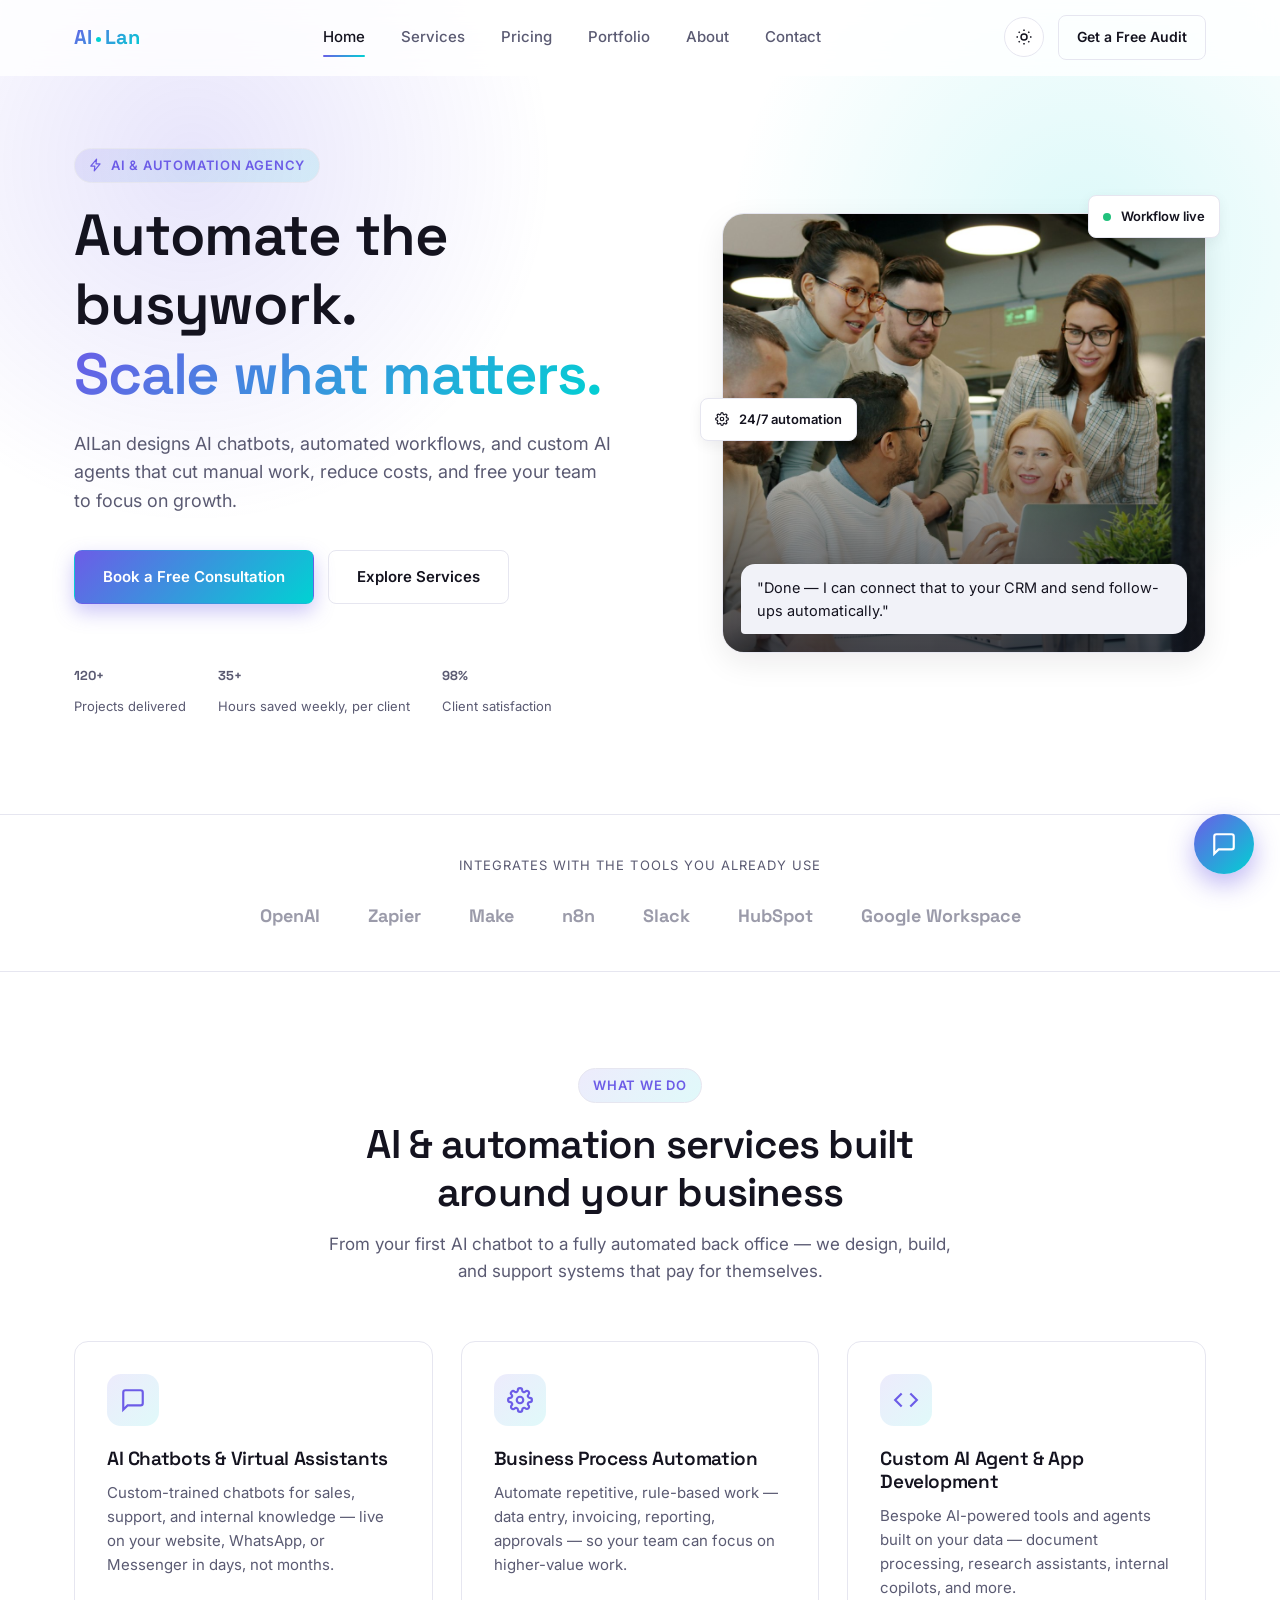
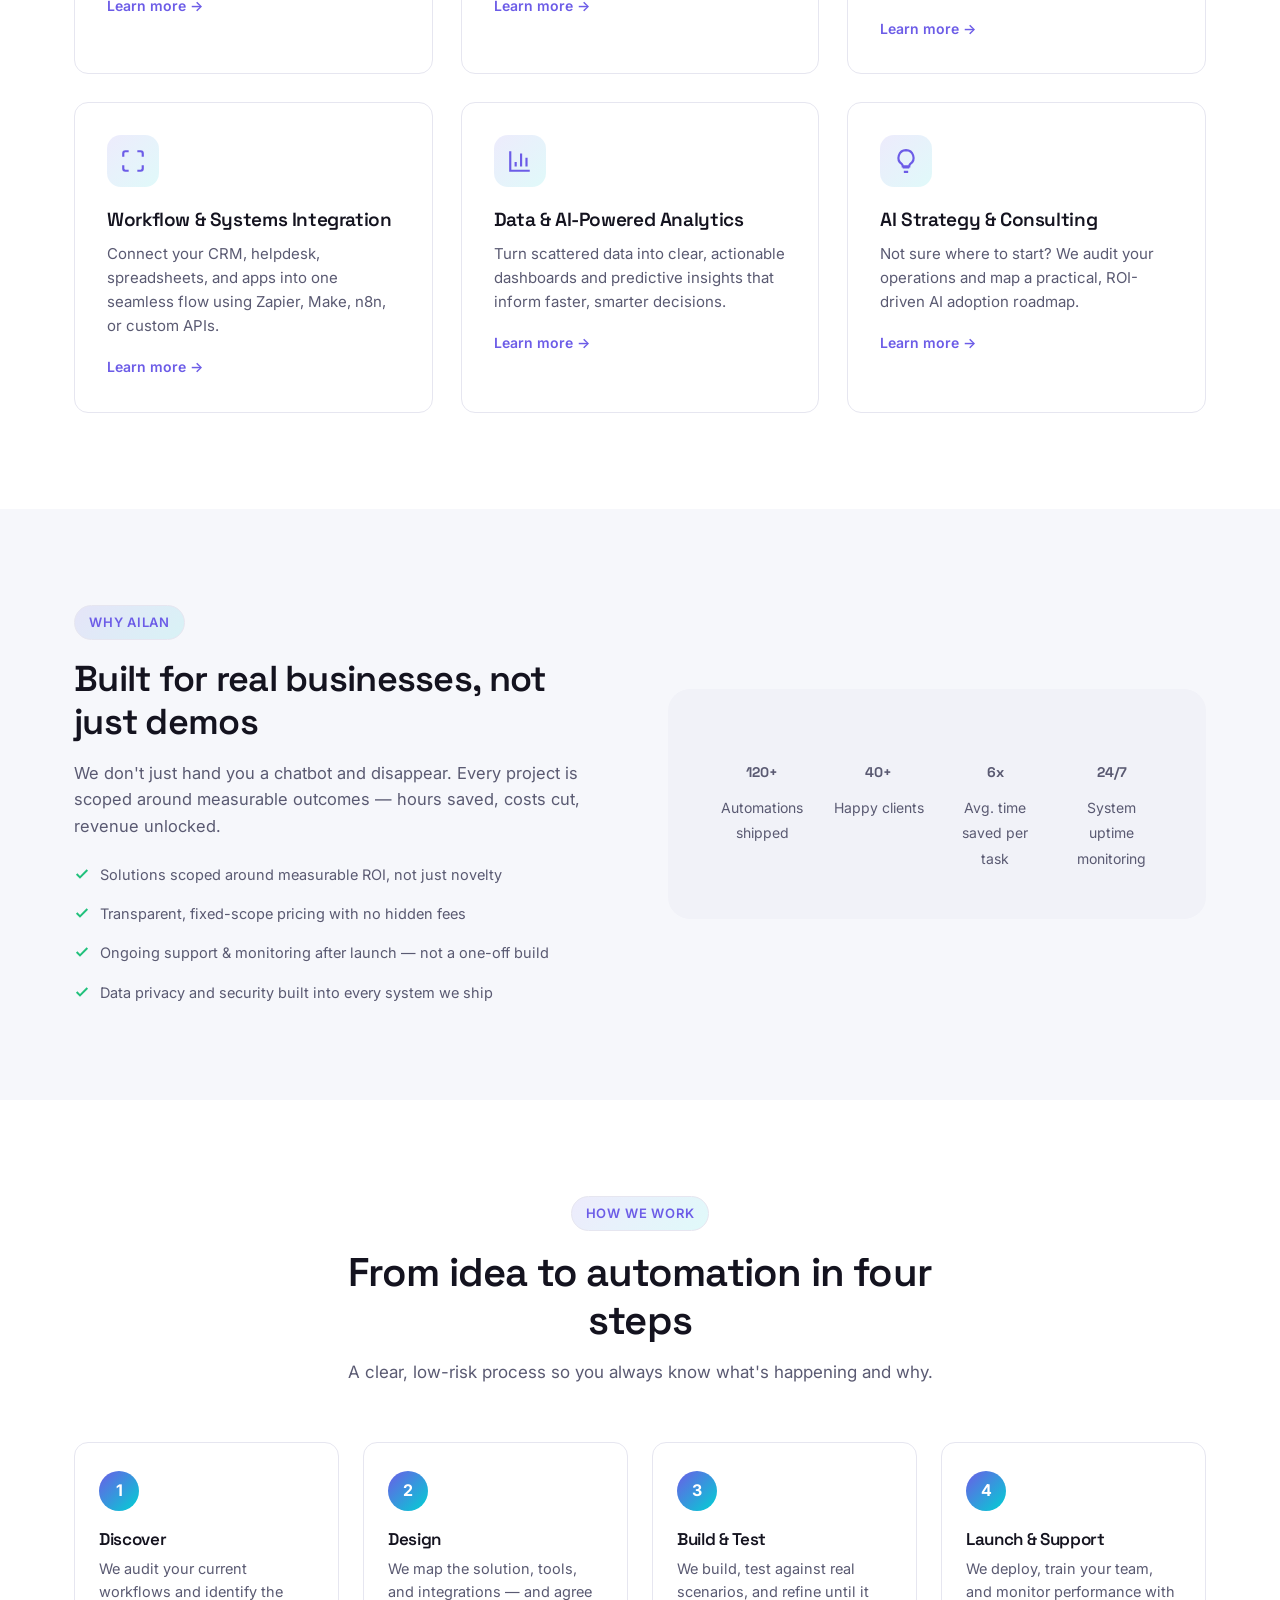
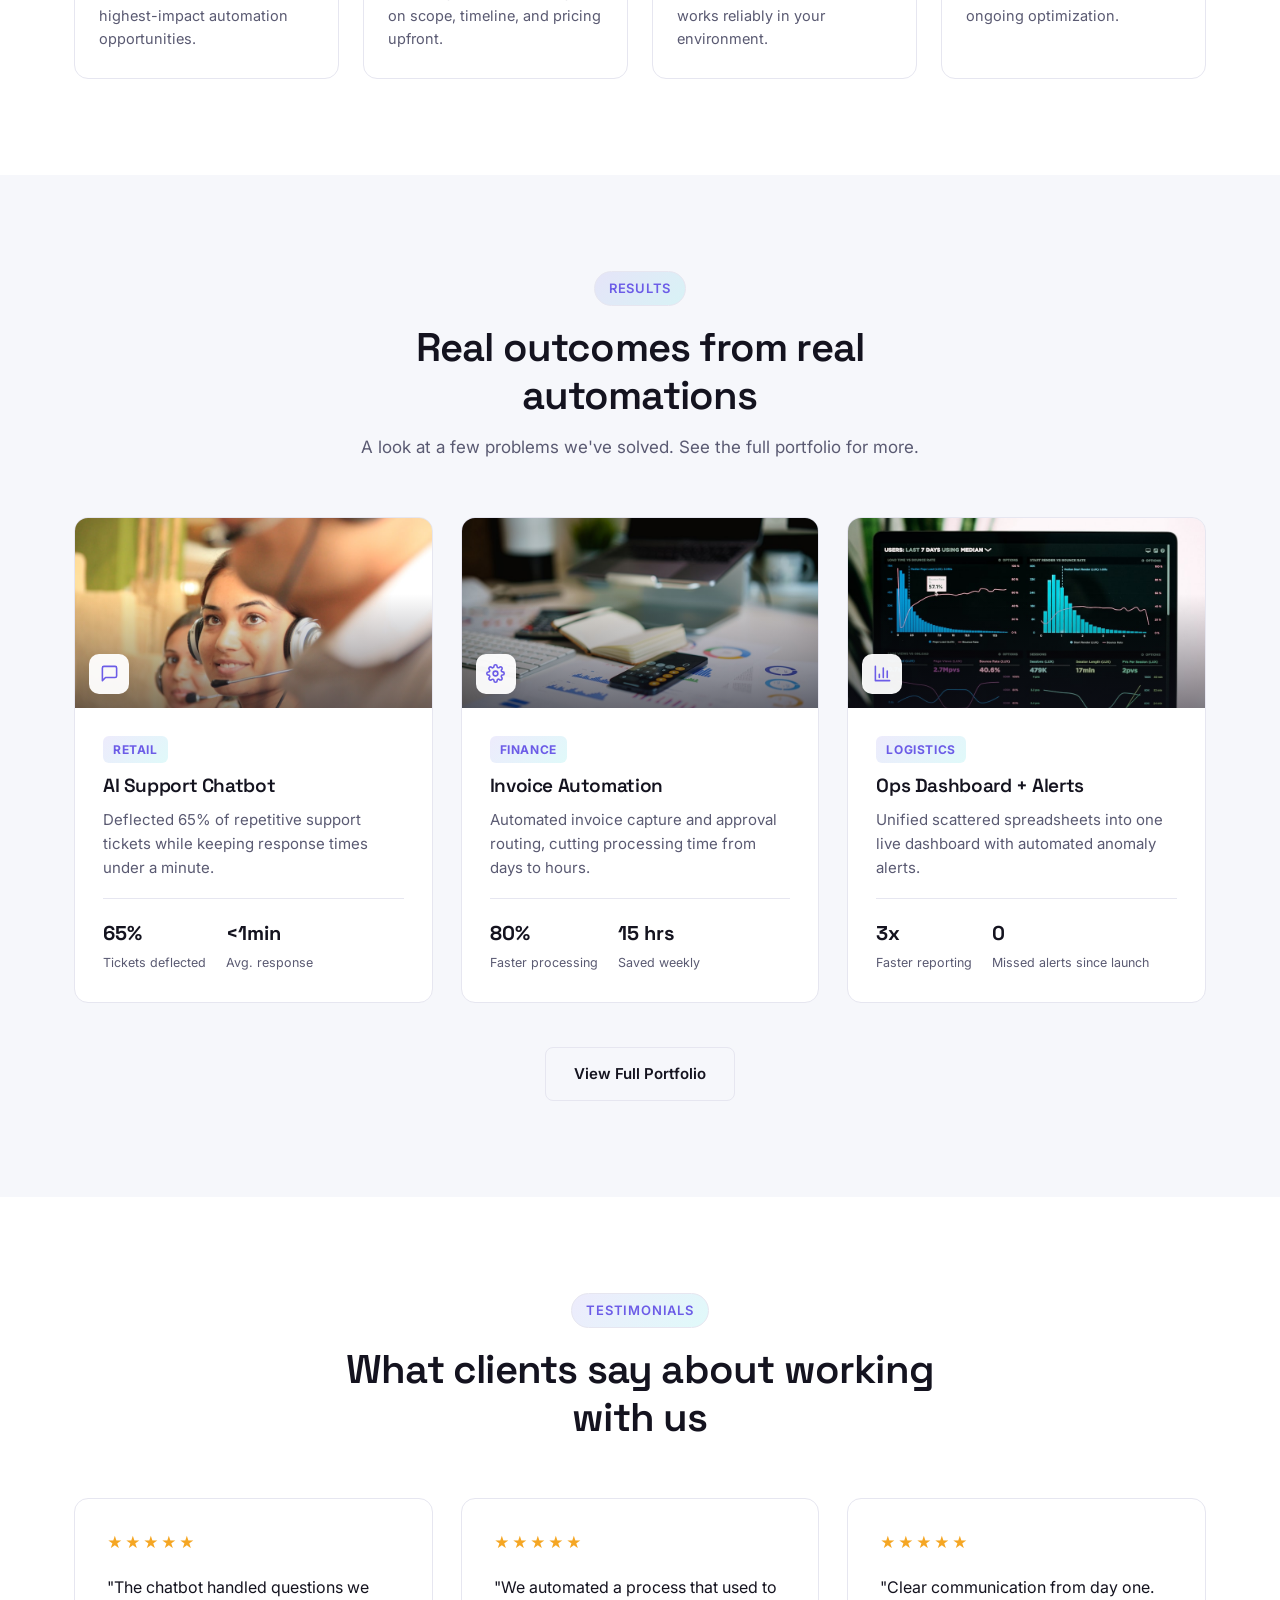
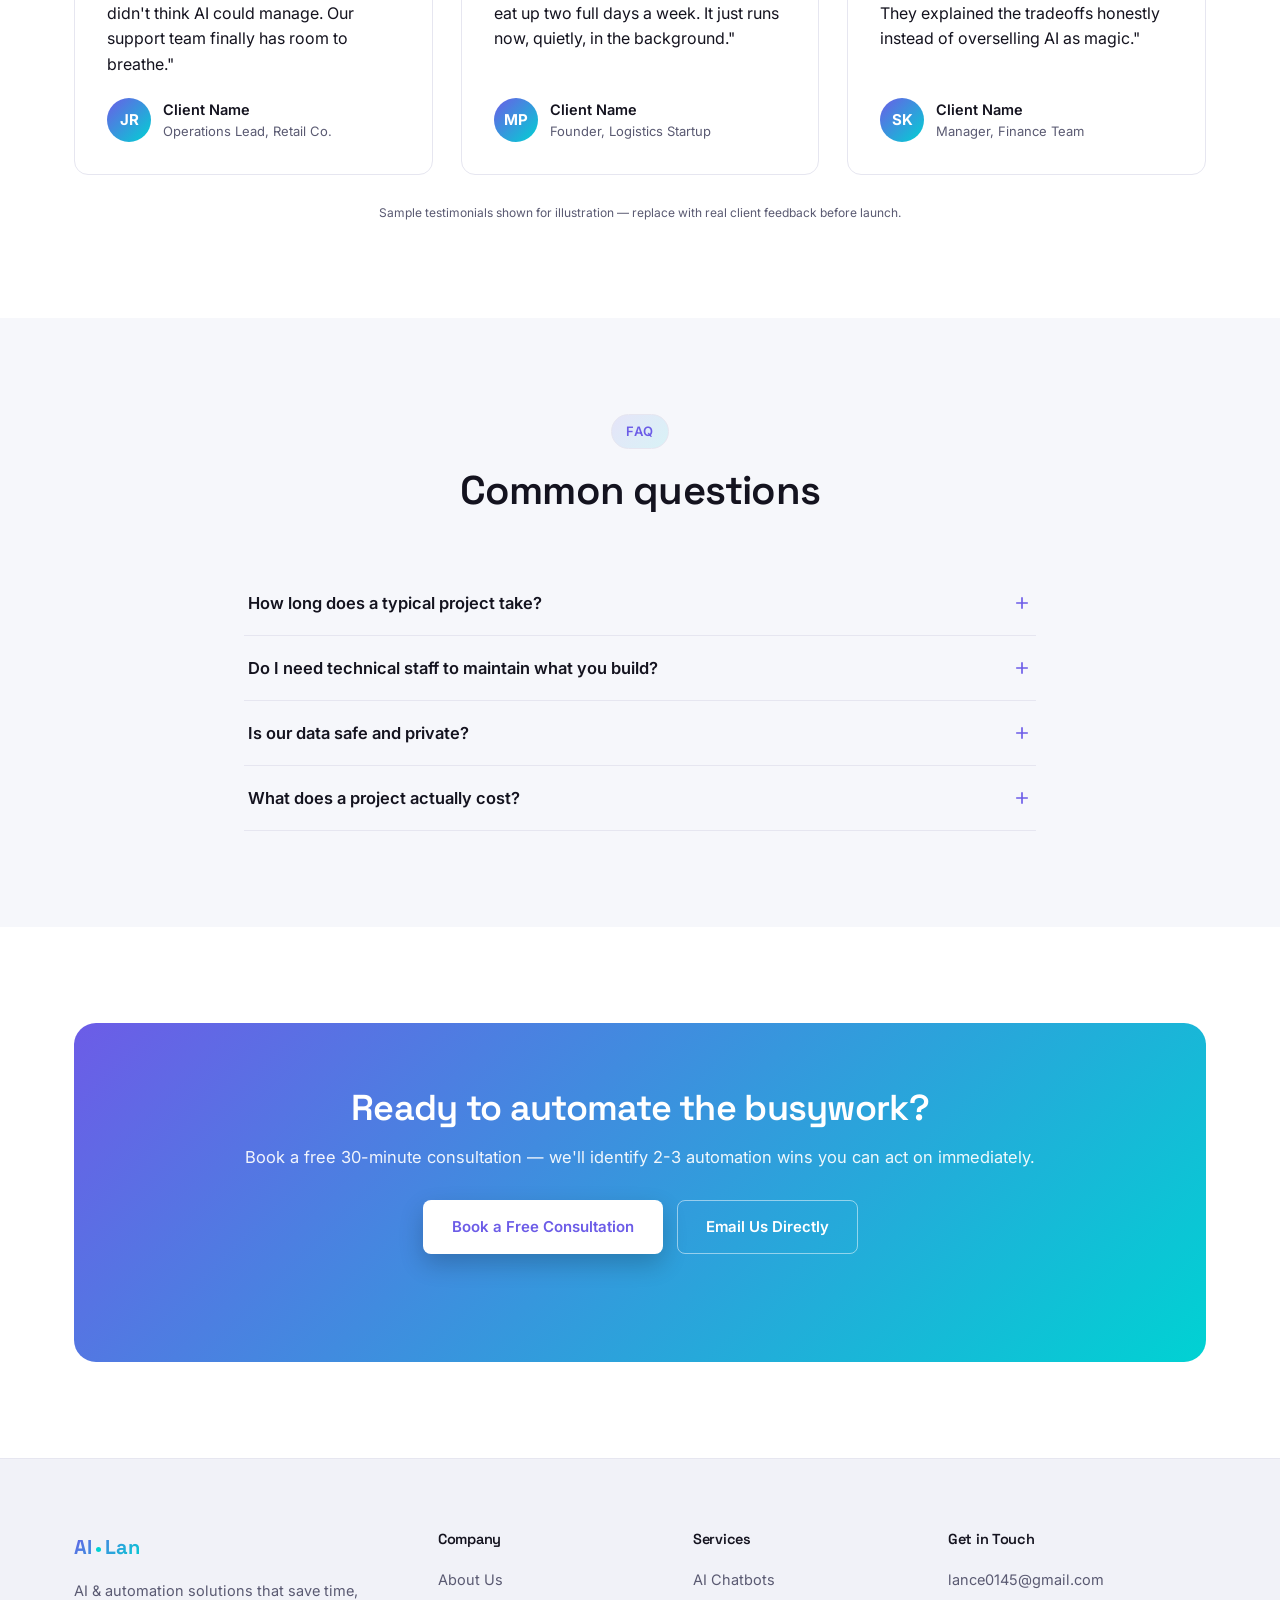
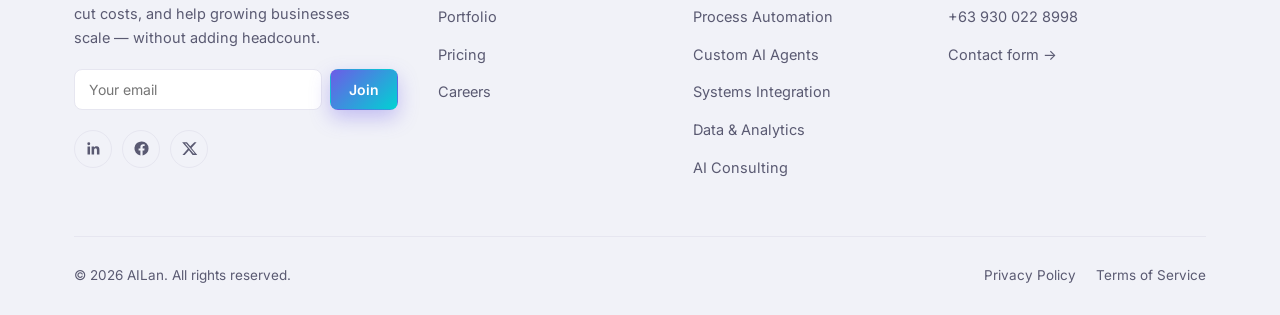
==== commit 61d4871c: "Replace icon+text logo with wordmark-only brand treatment Drop the square 'A' icon badge in the nav/" ====
--- a/index.html
+++ b/index.html
@@ -36,7 +36,7 @@
 <!-- ===== Header ===== -->
 <header class="site-header">
   <div class="container nav-inner">
-    <a href="index.html" class="brand"><span class="brand-mark">A</span> AILan</a>
+    <a href="index.html" class="brand"><span class="gradient-text">AI<span class="brand-spark"></span>Lan</span></a>
     <nav class="nav-links" id="nav-links">
       <a href="index.html">Home</a>
       <a href="services.html">Services</a>
@@ -328,7 +328,7 @@
   <div class="container">
     <div class="footer-grid">
       <div class="footer-brand">
-        <a href="index.html" class="brand"><span class="brand-mark">A</span> AILan</a>
+        <a href="index.html" class="brand"><span class="gradient-text">AI<span class="brand-spark"></span>Lan</span></a>
         <p>AI &amp; automation solutions that save time, cut costs, and help growing businesses scale — without adding headcount.</p>
         <form class="newsletter-form">
           <input type="email" placeholder="Your email" required aria-label="Email for newsletter">
--- a/css/style.css
+++ b/css/style.css
@@ -154,13 +154,12 @@
 
 .nav-inner { display: flex; align-items: center; justify-content: space-between; width: 100%; }
 
-.brand { display: flex; align-items: center; gap: 10px; font-family: 'Space Grotesk', sans-serif; font-weight: 700; font-size: 20px; }
-.brand-mark {
-  width: 34px; height: 34px; border-radius: 9px;
-  background: var(--gradient);
-  display: flex; align-items: center; justify-content: center;
-  color: #fff; font-size: 16px; font-weight: 700;
-  box-shadow: 0 6px 16px rgba(108,92,231,0.4);
+.brand { display: flex; align-items: center; font-family: 'Space Grotesk', sans-serif; font-weight: 700; font-size: 20px; }
+.brand-spark {
+  display: inline-block;
+  width: 5px; height: 5px; border-radius: 50%;
+  background: #00D2D3;
+  margin: 0 4px; vertical-align: middle;
 }
 
 .nav-links { display: flex; align-items: center; gap: 36px; }
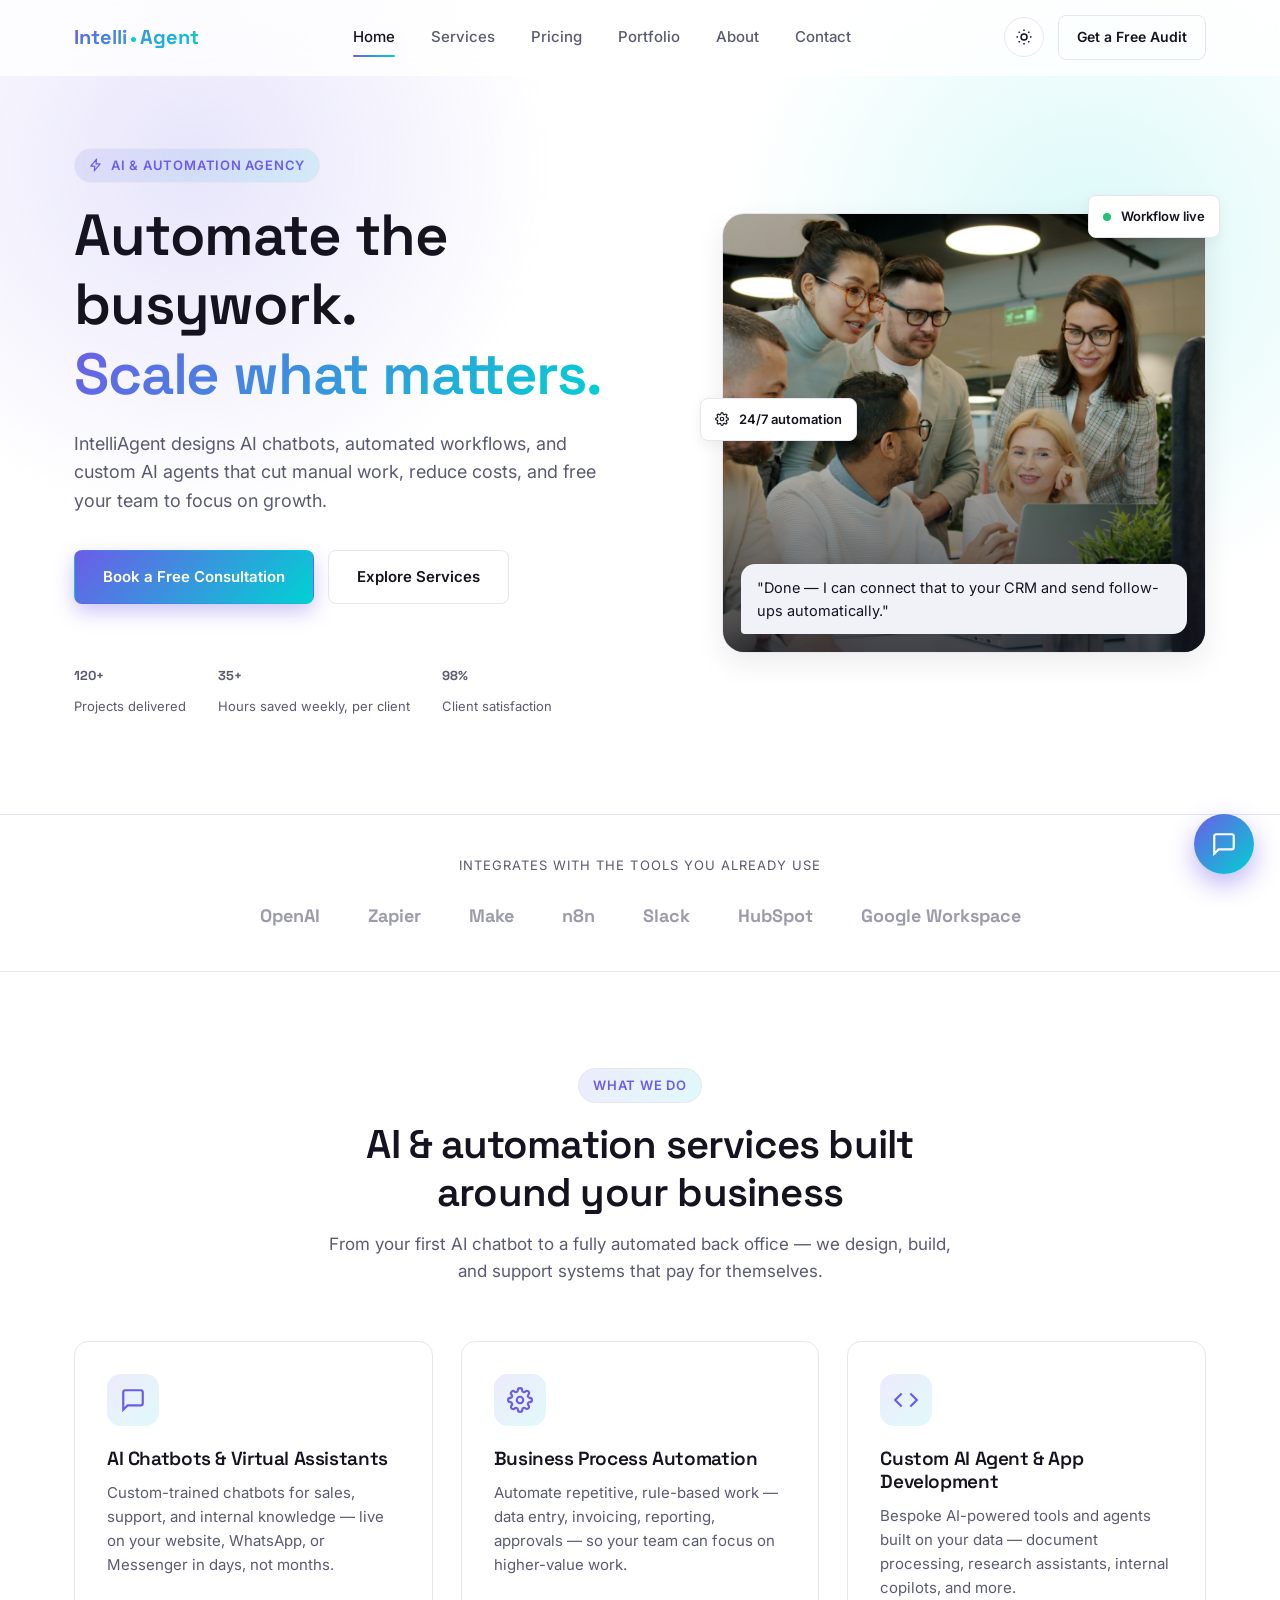
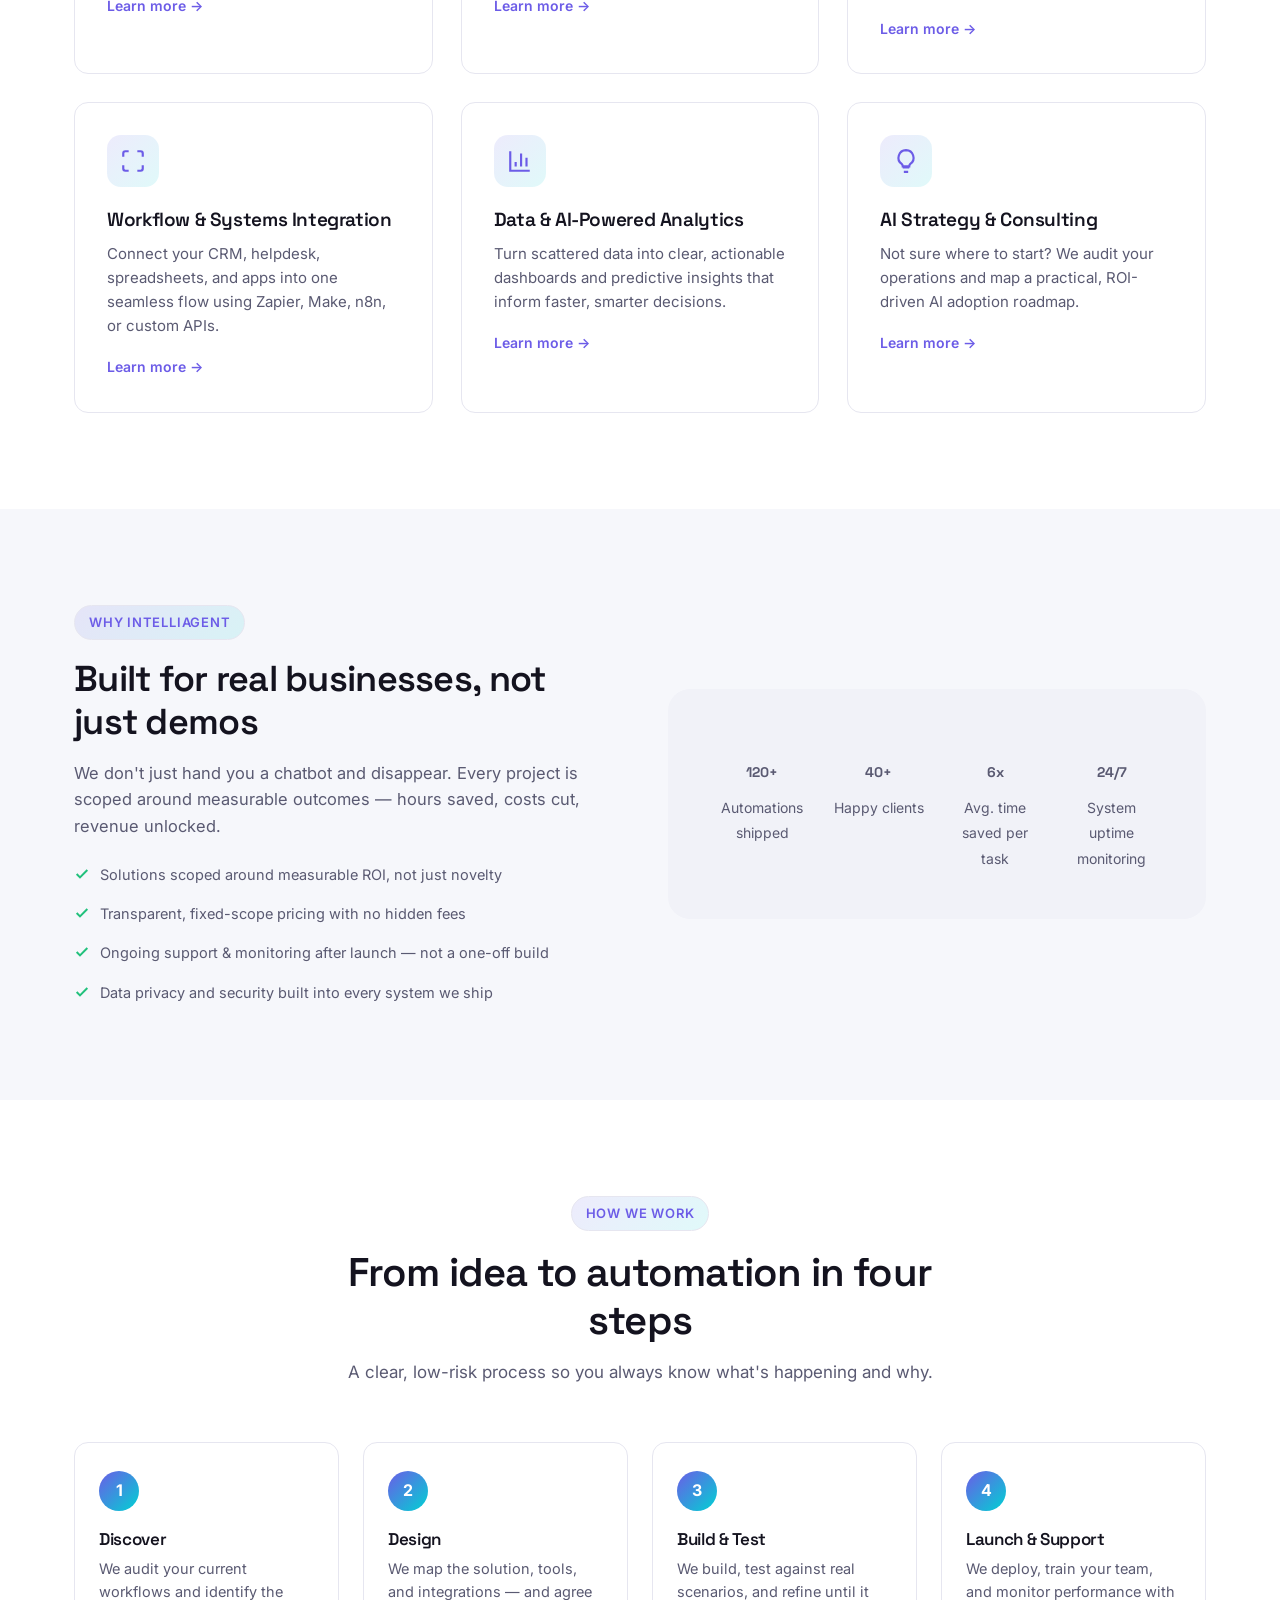
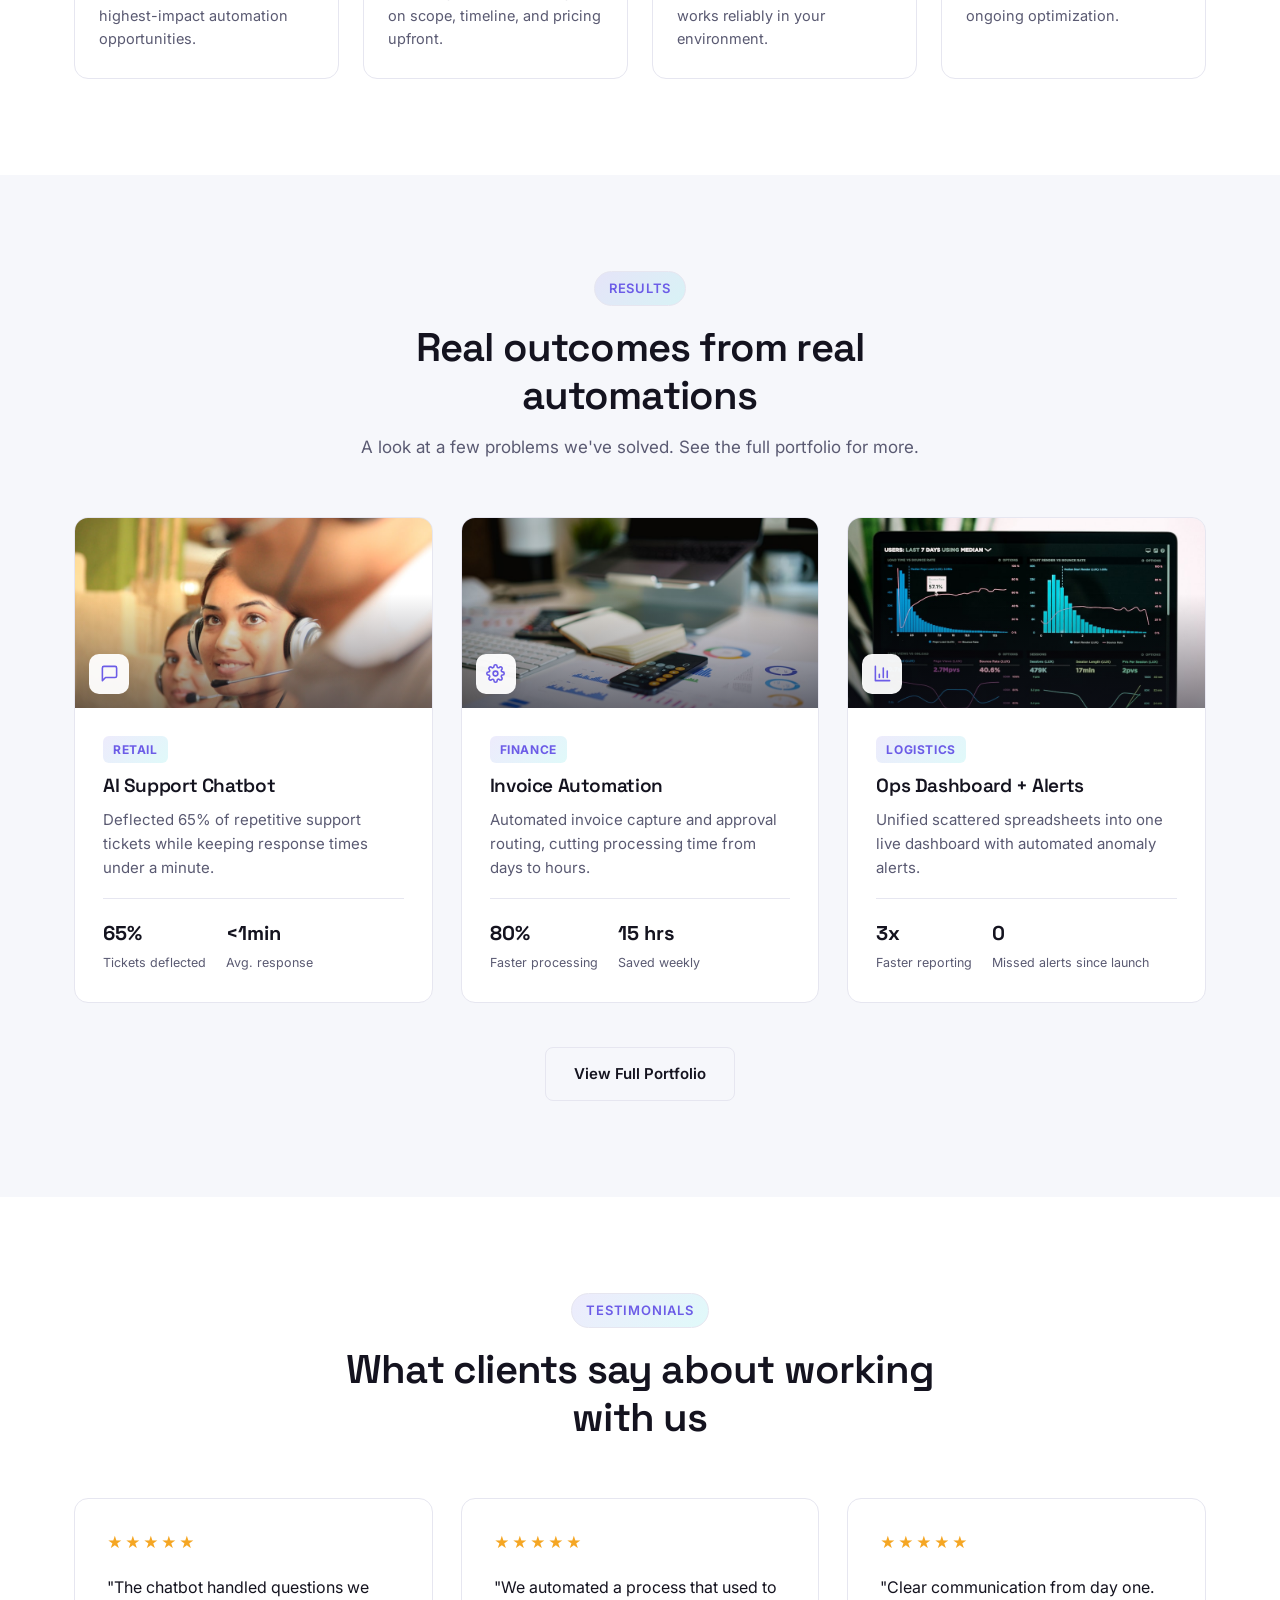
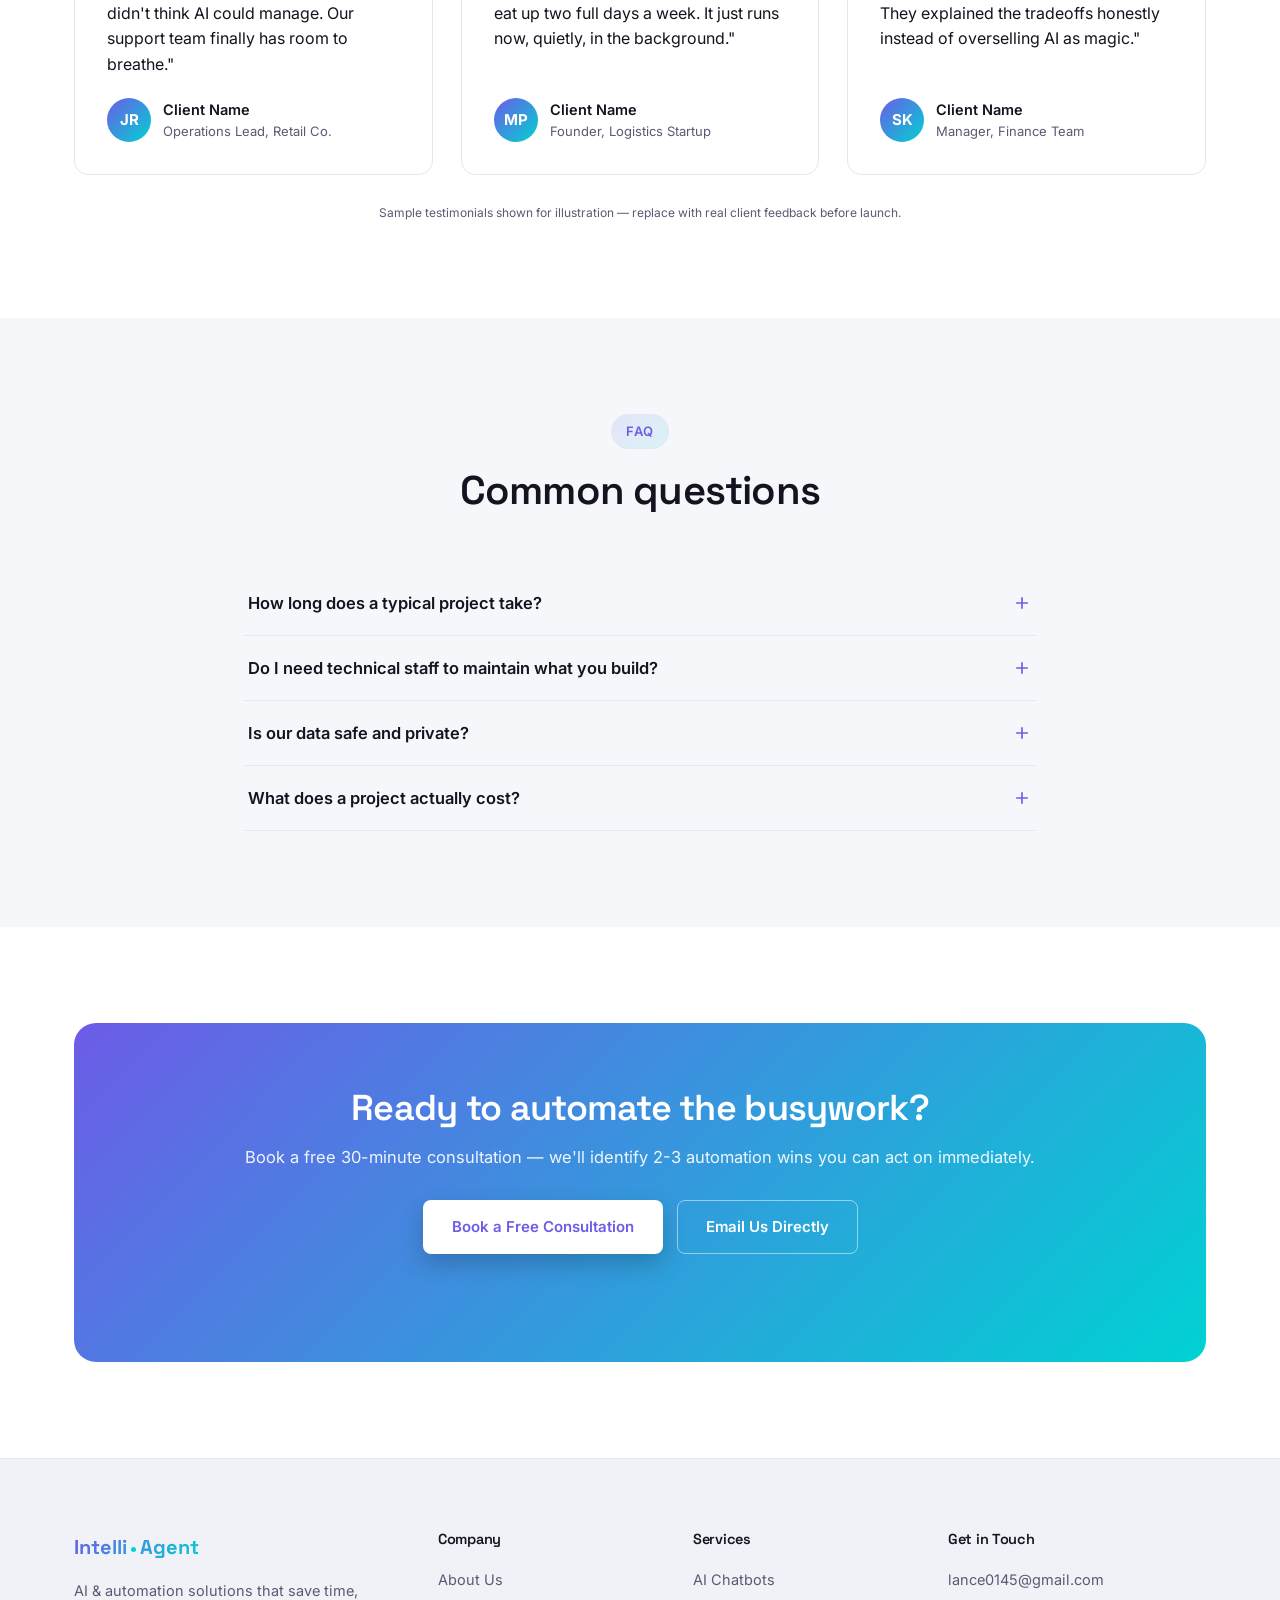
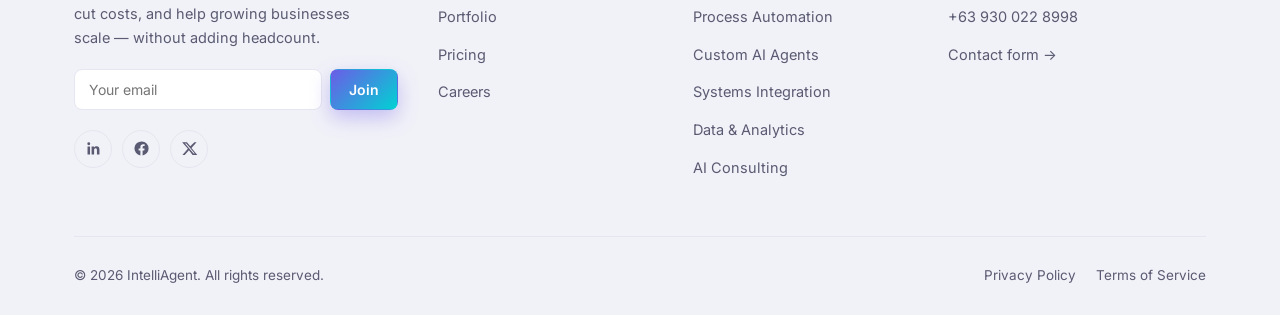
==== commit d47ef845: "Rebrand AILan -> IntelliAgent for the new intelliagent.pro domain Renamed the business across the en" ====
--- a/index.html
+++ b/index.html
@@ -3,16 +3,16 @@
 <head>
 <meta charset="UTF-8">
 <meta name="viewport" content="width=device-width, initial-scale=1.0">
-<title>AILan — AI &amp; Automation Solutions for Growing Businesses</title>
-<meta name="description" content="AILan builds AI chatbots, business process automation, custom AI agents, and system integrations that save teams time and cut operating costs.">
+<title>IntelliAgent — AI &amp; Automation Solutions for Growing Businesses</title>
+<meta name="description" content="IntelliAgent builds AI chatbots, business process automation, custom AI agents, and system integrations that save teams time and cut operating costs.">
 <meta name="keywords" content="AI automation, AI chatbots, business process automation, AI agents, workflow automation, AI consulting">
-<meta name="author" content="AILan">
-<link rel="canonical" href="https://www.ailan.example/index.html">
+<meta name="author" content="IntelliAgent">
+<link rel="canonical" href="https://www.intelliagent.pro/index.html">
 <meta property="og:type" content="website">
-<meta property="og:title" content="AILan — AI & Automation Solutions">
+<meta property="og:title" content="IntelliAgent — AI & Automation Solutions">
 <meta property="og:description" content="Intelligent automation and custom AI systems that help businesses save time, cut costs, and scale.">
-<meta property="og:image" content="https://www.ailan.example/assets/images/og-image.jpg">
-<meta property="og:url" content="https://www.ailan.example/index.html">
+<meta property="og:image" content="https://www.intelliagent.pro/assets/images/og-image.jpg">
+<meta property="og:url" content="https://www.intelliagent.pro/index.html">
 <meta name="twitter:card" content="summary_large_image">
 <link rel="icon" href="favicon.svg" type="image/svg+xml">
 <link rel="preconnect" href="https://fonts.googleapis.com">
@@ -22,11 +22,11 @@
 {
   "@context": "https://schema.org",
   "@type": "Organization",
-  "name": "AILan",
+  "name": "IntelliAgent",
   "description": "AI chatbots, business process automation, custom AI agents, and system integrations.",
   "email": "lance0145@gmail.com",
   "telephone": "+639300228998",
-  "url": "https://www.ailan.example/"
+  "url": "https://www.intelliagent.pro/"
 }
 </script>
 </head>
@@ -36,7 +36,7 @@
 <!-- ===== Header ===== -->
 <header class="site-header">
   <div class="container nav-inner">
-    <a href="index.html" class="brand"><span class="gradient-text">AI<span class="brand-spark"></span>Lan</span></a>
+    <a href="index.html" class="brand"><span class="gradient-text">Intelli<span class="brand-spark"></span>Agent</span></a>
     <nav class="nav-links" id="nav-links">
       <a href="index.html">Home</a>
       <a href="services.html">Services</a>
@@ -65,7 +65,7 @@
     <div>
       <div class="section-tag"><svg viewBox="0 0 24 24" fill="none" stroke="currentColor" stroke-width="2" stroke-linecap="round" stroke-linejoin="round" style="width:14px;height:14px;"><path d="M13 2L3 14h7l-1 8 10-12h-7l1-8z"/></svg> AI &amp; Automation Agency</div>
       <h1>Automate the busywork.<br><span class="gradient-text">Scale what matters.</span></h1>
-      <p class="lead">AILan designs AI chatbots, automated workflows, and custom AI agents that cut manual work, reduce costs, and free your team to focus on growth.</p>
+      <p class="lead">IntelliAgent designs AI chatbots, automated workflows, and custom AI agents that cut manual work, reduce costs, and free your team to focus on growth.</p>
       <div class="hero-cta">
         <a href="contact.html" class="btn btn-primary">Book a Free Consultation</a>
         <a href="services.html" class="btn btn-outline">Explore Services</a>
@@ -153,7 +153,7 @@
 <section style="background:var(--bg-alt);">
   <div class="container two-col">
     <div class="reveal">
-      <div class="section-tag">Why AILan</div>
+      <div class="section-tag">Why IntelliAgent</div>
       <h2 style="font-size:clamp(26px,4vw,36px);margin-bottom:16px;">Built for real businesses, not just demos</h2>
       <p style="color:var(--text-muted);font-size:16.5px;margin-bottom:8px;">We don't just hand you a chatbot and disappear. Every project is scoped around measurable outcomes — hours saved, costs cut, revenue unlocked.</p>
       <ul class="feature-list" style="margin-top:24px;gap:16px;">
@@ -328,7 +328,7 @@
   <div class="container">
     <div class="footer-grid">
       <div class="footer-brand">
-        <a href="index.html" class="brand"><span class="gradient-text">AI<span class="brand-spark"></span>Lan</span></a>
+        <a href="index.html" class="brand"><span class="gradient-text">Intelli<span class="brand-spark"></span>Agent</span></a>
         <p>AI &amp; automation solutions that save time, cut costs, and help growing businesses scale — without adding headcount.</p>
         <form class="newsletter-form">
           <input type="email" placeholder="Your email" required aria-label="Email for newsletter">
@@ -370,7 +370,7 @@
       </div>
     </div>
     <div class="footer-bottom">
-      <p>© <span data-year>2026</span> AILan. All rights reserved.</p>
+      <p>© <span data-year>2026</span> IntelliAgent. All rights reserved.</p>
       <div class="legal-links">
         <a href="privacy.html">Privacy Policy</a>
         <a href="terms.html">Terms of Service</a>
@@ -383,7 +383,7 @@
 <button class="chat-widget-btn" aria-label="Open chat"><svg viewBox="0 0 24 24" fill="none" stroke="currentColor" stroke-width="2"><path d="M21 15a2 2 0 01-2 2H7l-4 4V5a2 2 0 012-2h14a2 2 0 012 2z"/></svg></button>
 <div class="chat-panel">
   <div class="chat-panel-head">
-    <div><span class="dot"></span> AILan Assistant</div>
+    <div><span class="dot"></span> IntelliAgent Assistant</div>
     <button data-chat-close aria-label="Close chat">✕</button>
   </div>
   <div class="chat-panel-body">
--- a/css/style.css
+++ b/css/style.css
@@ -1,5 +1,5 @@
 /* ==========================================================================
-   AILan — AI & Automation Solutions
+   IntelliAgent — AI & Automation Solutions
    Design system + component styles
    ========================================================================== */
 
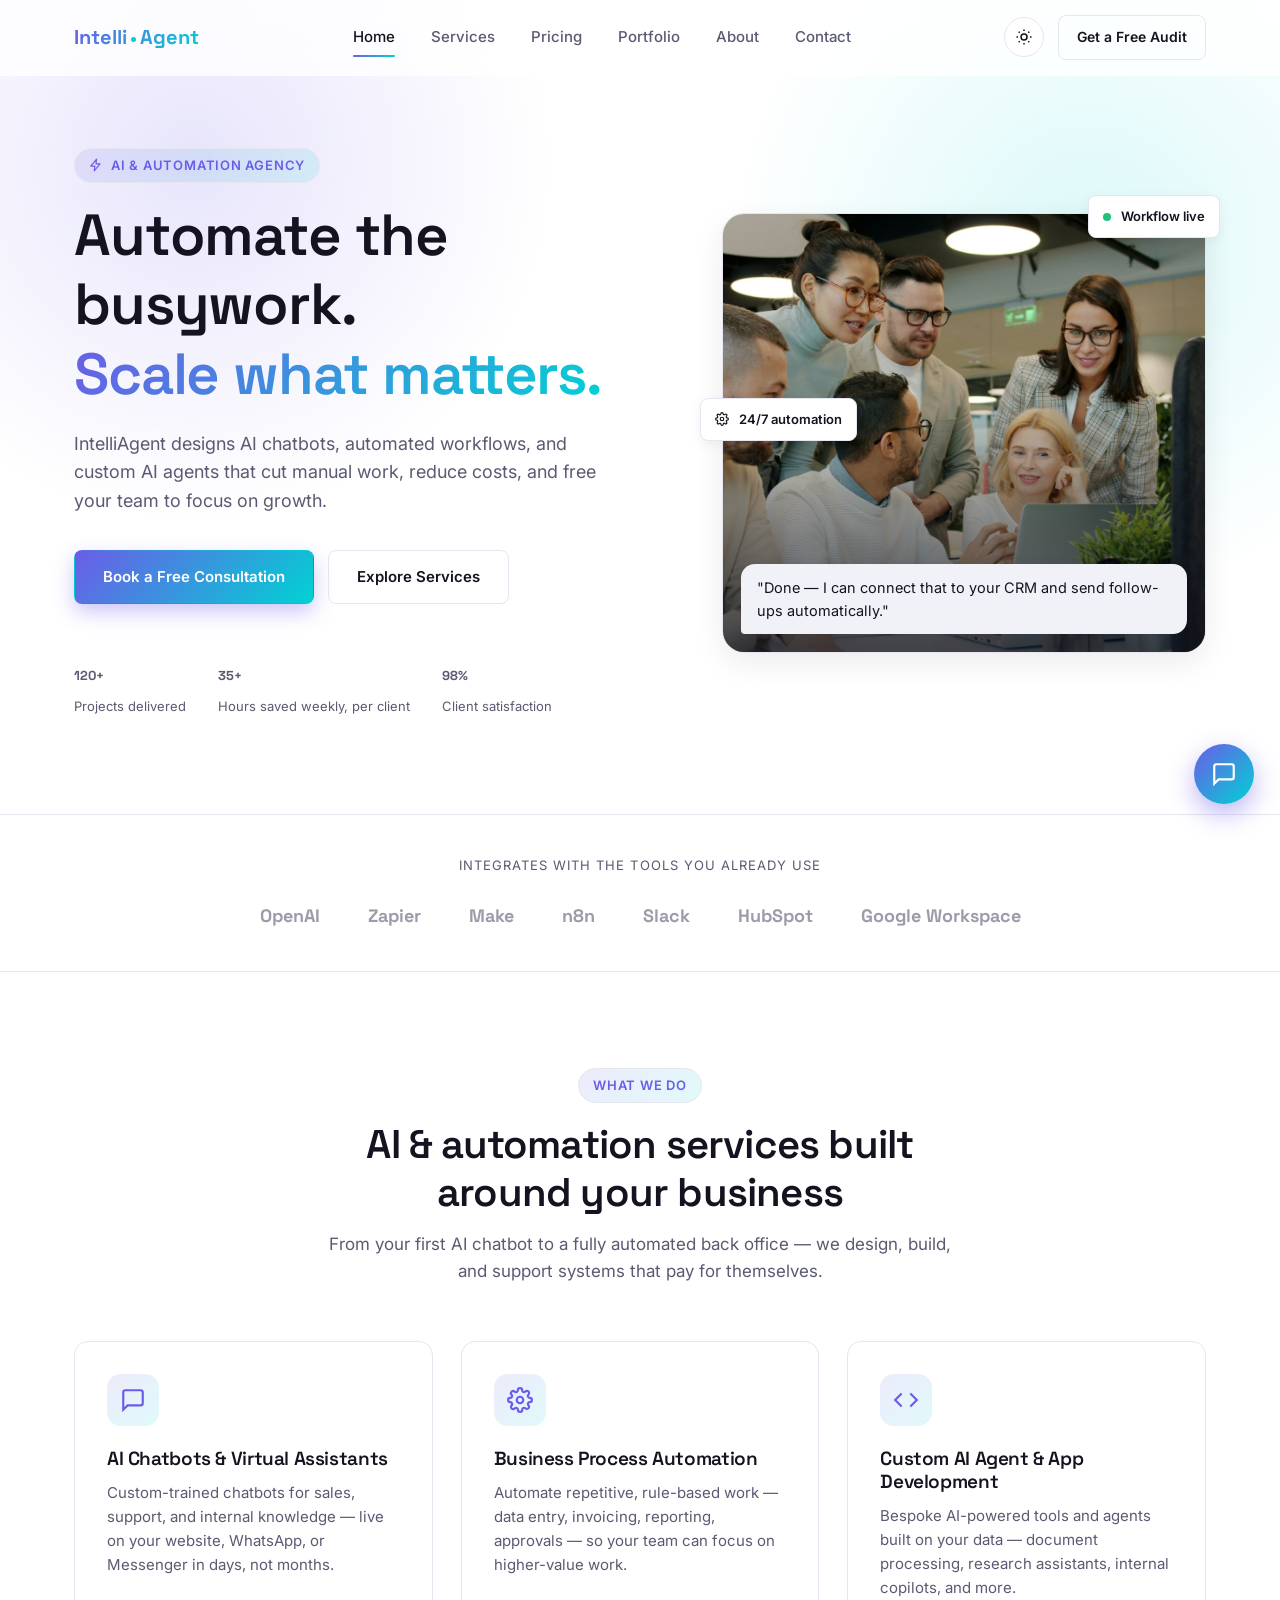
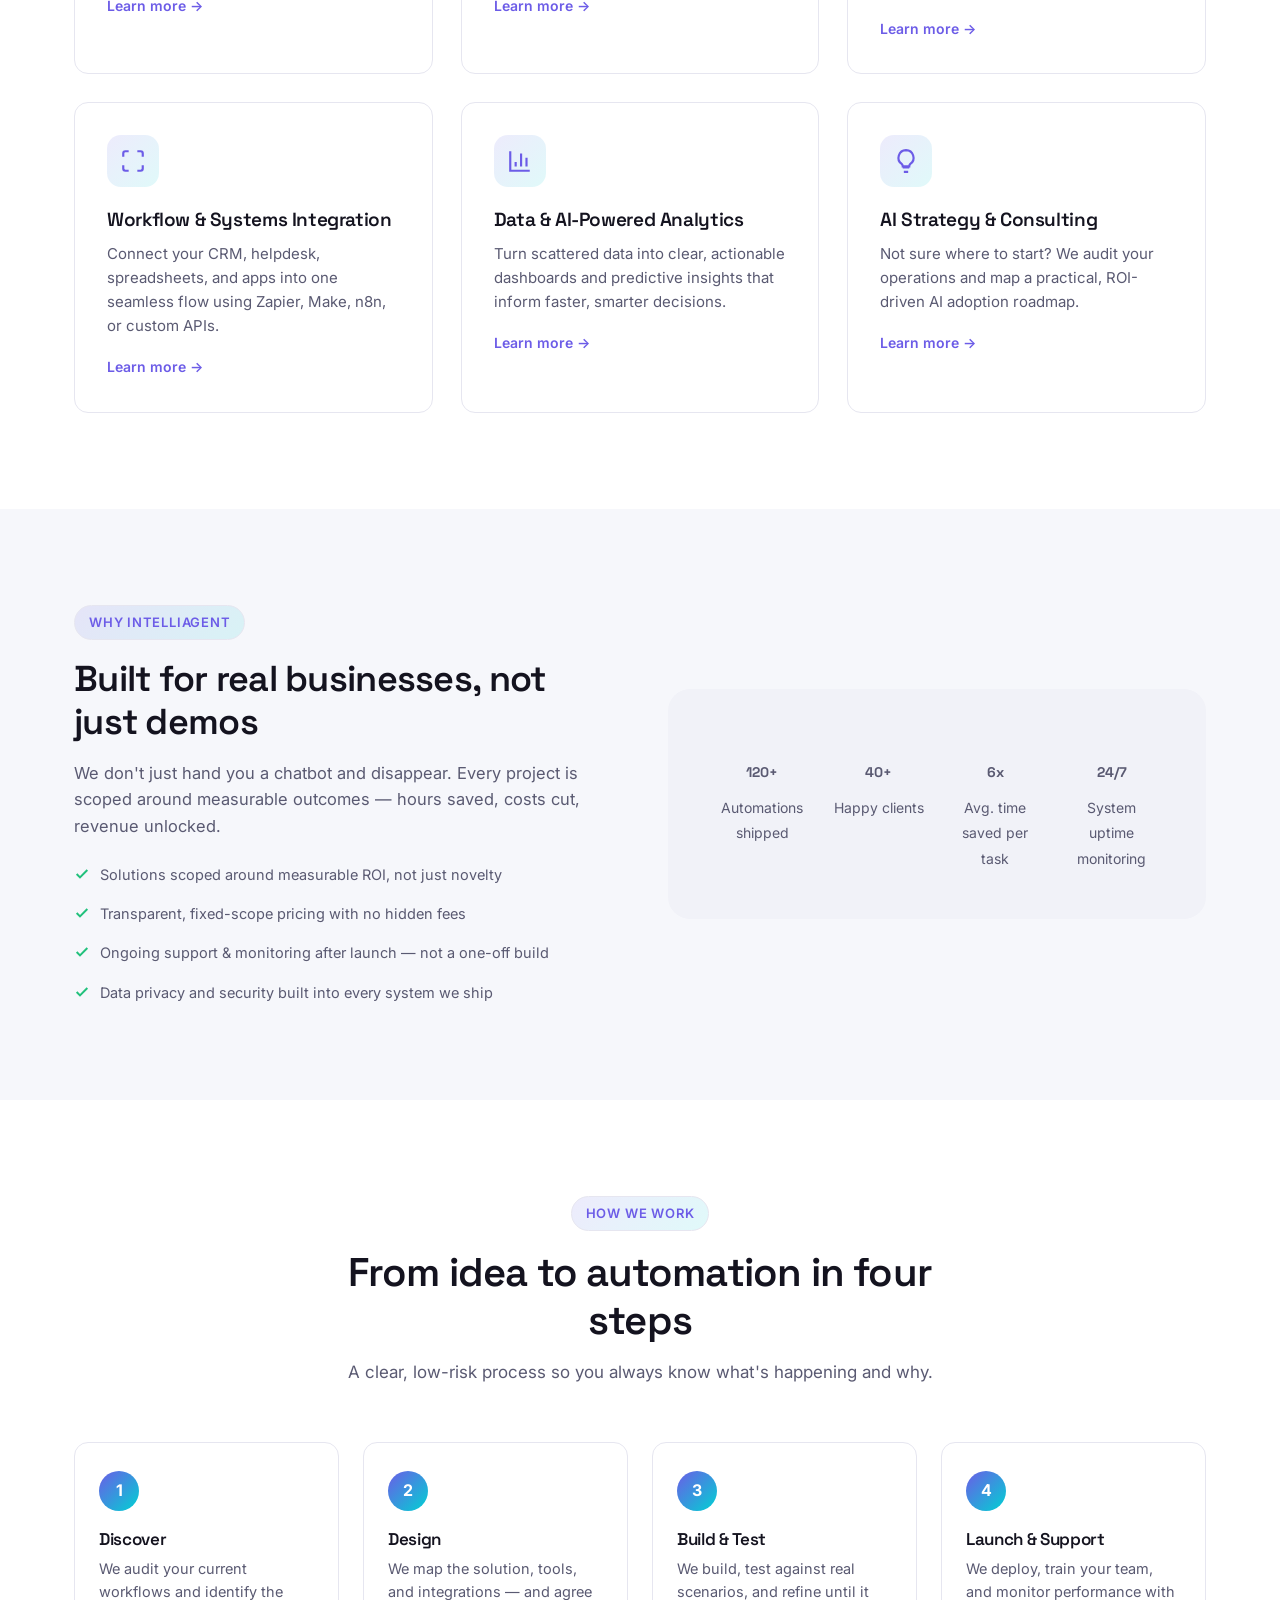
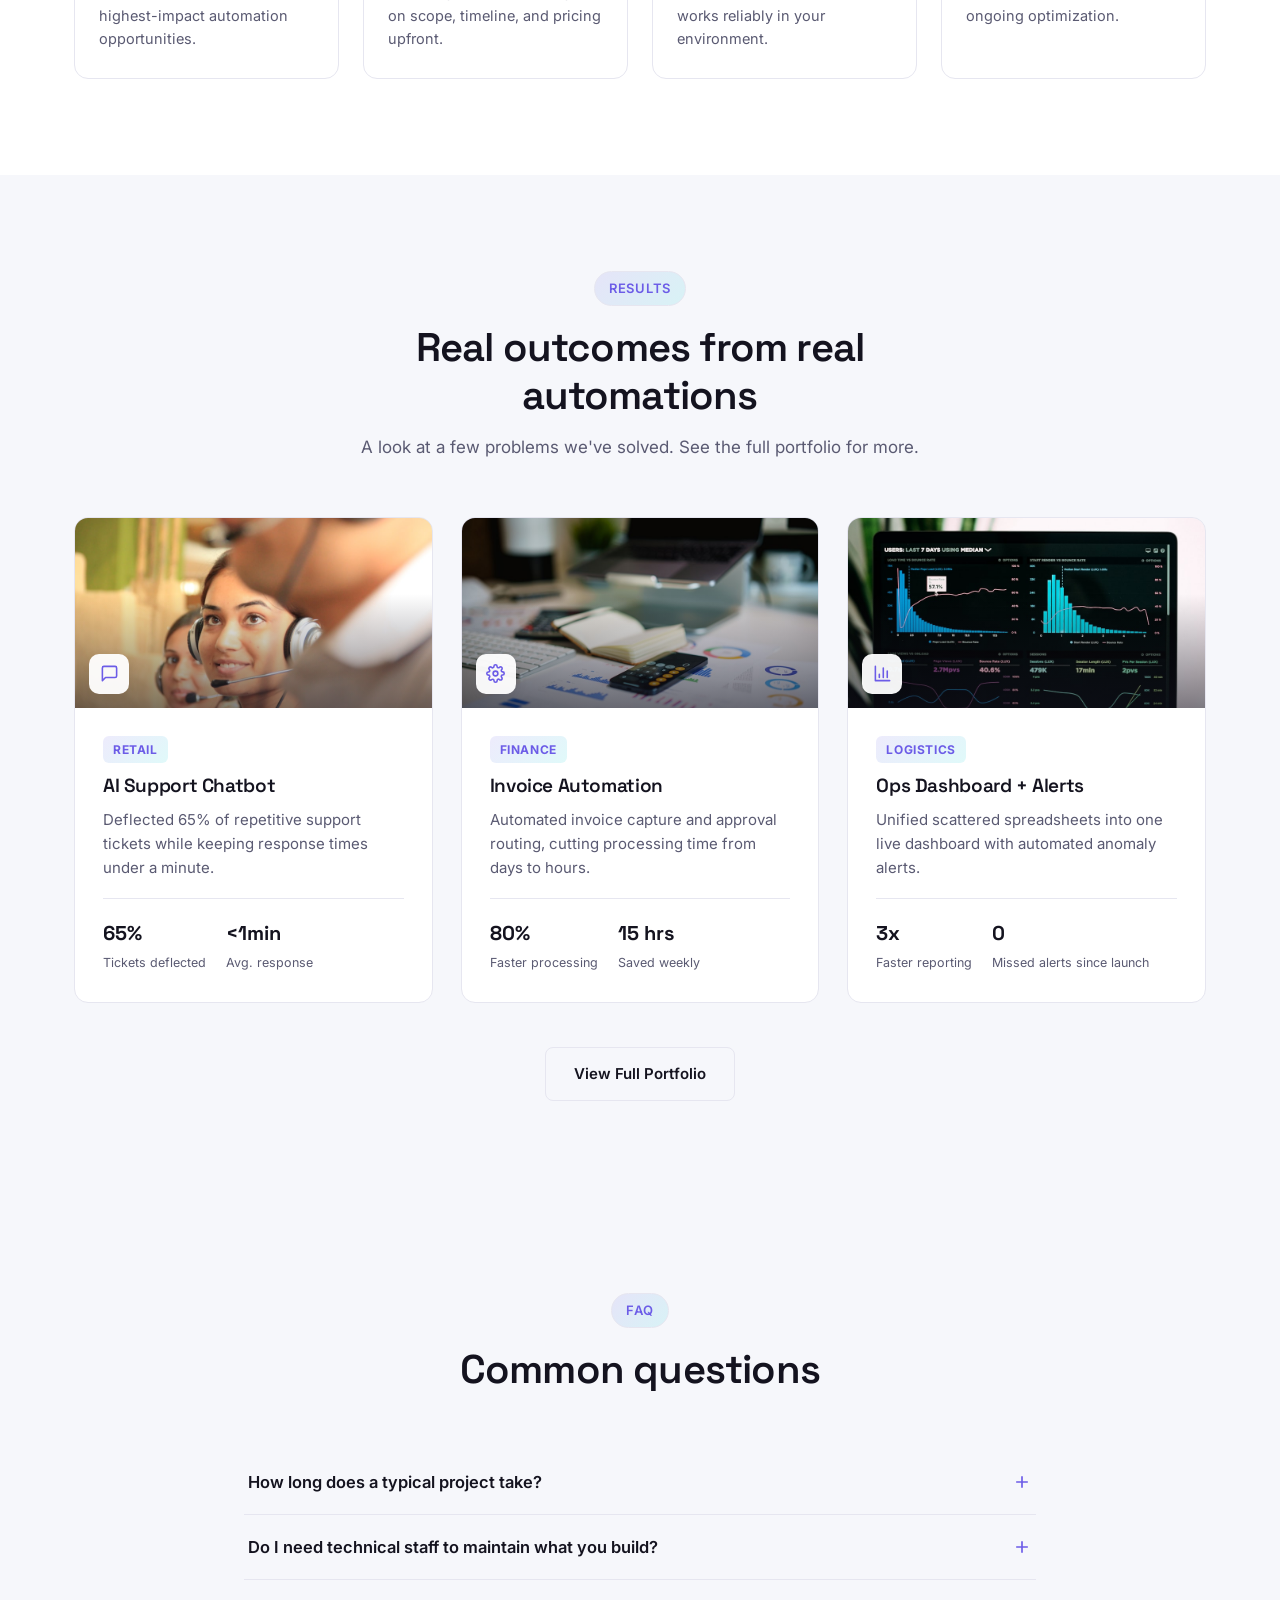
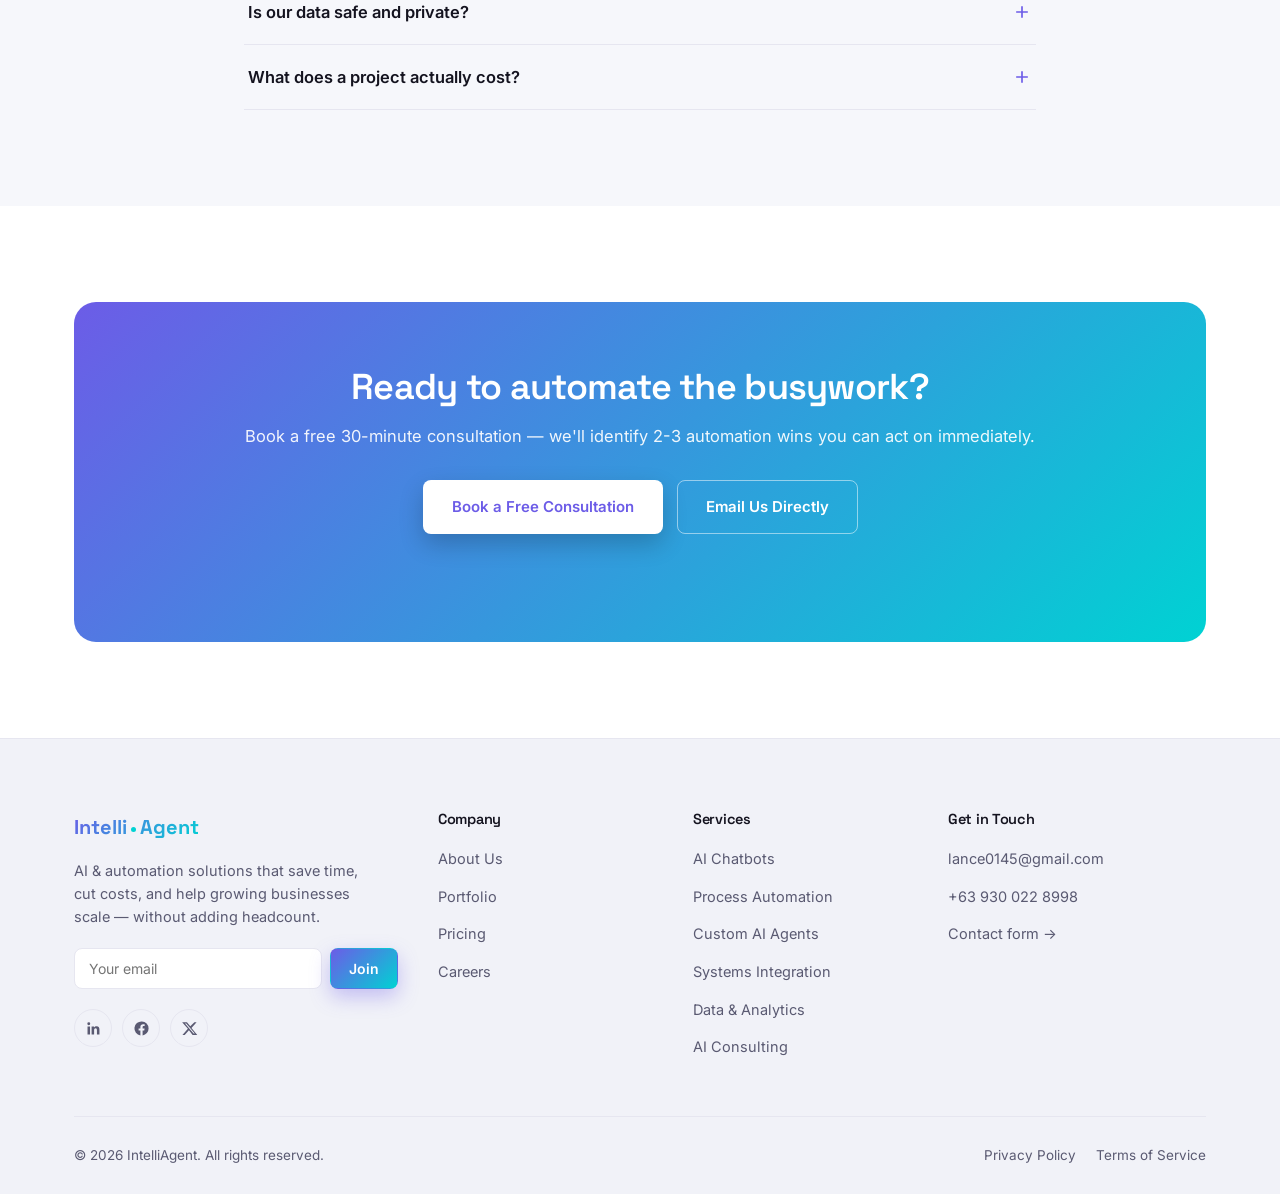
==== commit da0e9bbb: "Rewrite privacy/terms to match actual site behavior, remove placeholder testimonials Privacy and ter" ====
--- a/index.html
+++ b/index.html
@@ -251,34 +251,6 @@
   </div>
 </section>
 
-<!-- ===== Testimonials ===== -->
-<section>
-  <div class="container">
-    <div class="section-head center">
-      <div class="section-tag" style="margin-left:auto;margin-right:auto;">Testimonials</div>
-      <h2>What clients say about working with us</h2>
-    </div>
-    <div class="grid grid-3">
-      <div class="testimonial reveal">
-        <div class="stars">★★★★★</div>
-        <p class="quote">"The chatbot handled questions we didn't think AI could manage. Our support team finally has room to breathe."</p>
-        <div class="person"><div class="avatar">JR</div><div><div class="name">Client Name</div><div class="role">Operations Lead, Retail Co.</div></div></div>
-      </div>
-      <div class="testimonial reveal">
-        <div class="stars">★★★★★</div>
-        <p class="quote">"We automated a process that used to eat up two full days a week. It just runs now, quietly, in the background."</p>
-        <div class="person"><div class="avatar">MP</div><div><div class="name">Client Name</div><div class="role">Founder, Logistics Startup</div></div></div>
-      </div>
-      <div class="testimonial reveal">
-        <div class="stars">★★★★★</div>
-        <p class="quote">"Clear communication from day one. They explained the tradeoffs honestly instead of overselling AI as magic."</p>
-        <div class="person"><div class="avatar">SK</div><div><div class="name">Client Name</div><div class="role">Manager, Finance Team</div></div></div>
-      </div>
-    </div>
-    <p class="sample-note">Sample testimonials shown for illustration — replace with real client feedback before launch.</p>
-  </div>
-</section>
-
 <!-- ===== FAQ ===== -->
 <section style="background:var(--bg-alt);">
   <div class="container" style="max-width:840px;">
@@ -395,6 +367,16 @@
   </form>
 </div>
 
+<!-- Hidden so Netlify registers "chat-log": logs chat questions the
+     demo widget couldn't match a rule for, so they can be reviewed
+     and turned into new demoRules later. See js/main.js matchReply(). -->
+<form name="chat-log" data-netlify="true" netlify-honeypot="bot-field" hidden>
+  <input type="hidden" name="form-name" value="chat-log">
+  <input type="text" name="question">
+  <input type="text" name="page">
+  <input name="bot-field">
+</form>
+
 <button class="back-to-top" aria-label="Back to top"><svg viewBox="0 0 24 24" fill="none" stroke="currentColor" stroke-width="2"><path d="M12 19V5M5 12l7-7 7 7"/></svg></button>
 
 <script src="js/main.js"></script>
--- a/css/style.css
+++ b/css/style.css
@@ -496,7 +496,11 @@
 
 /* ---------- Chat widget (live demo) ---------- */
 .chat-widget-btn {
-  position: fixed; bottom: 26px; right: 26px; z-index: 1200;
+  /* bottom:96px (not 26px) clears Netlify's own "Powered by Netlify"
+     badge, which renders as a fixed, always-on-top (z-index ~2^31)
+     200x64px box flush in the bottom-right corner on every page --
+     26px put this button's hit area right under it, blocking clicks. */
+  position: fixed; bottom: 96px; right: 26px; z-index: 1200;
   width: 60px; height: 60px; border-radius: 50%; background: var(--gradient); color: #fff;
   display: flex; align-items: center; justify-content: center; border: none;
   box-shadow: 0 10px 26px rgba(108,92,231,0.45); transition: transform .2s ease;
@@ -505,7 +509,7 @@
 .chat-widget-btn svg { width: 26px; height: 26px; }
 
 .chat-panel {
-  position: fixed; bottom: 98px; right: 26px; z-index: 1200;
+  position: fixed; bottom: 168px; right: 26px; z-index: 1200;
   width: 340px; max-width: calc(100vw - 40px); height: 440px; max-height: calc(100vh - 160px);
   background: var(--surface); border: 1px solid var(--border); border-radius: var(--radius-lg);
   box-shadow: var(--shadow); display: flex; flex-direction: column; overflow: hidden;
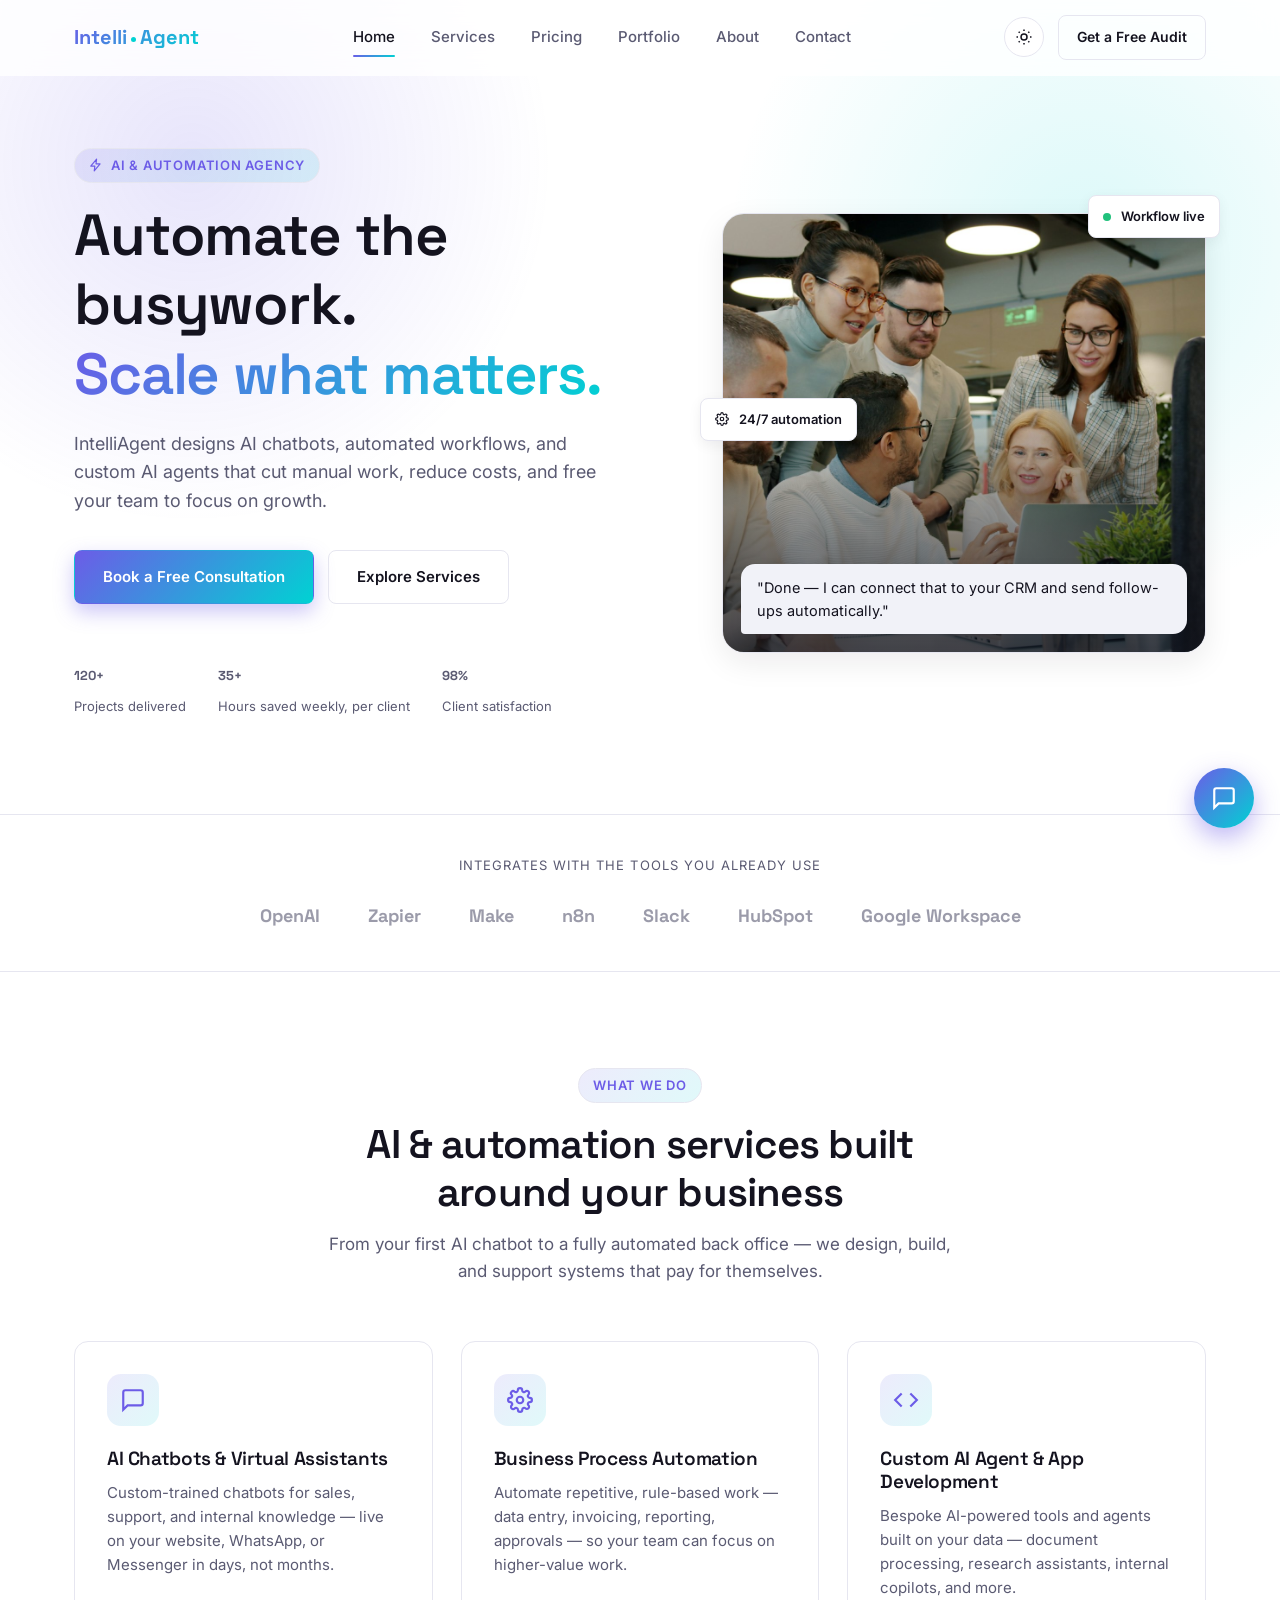
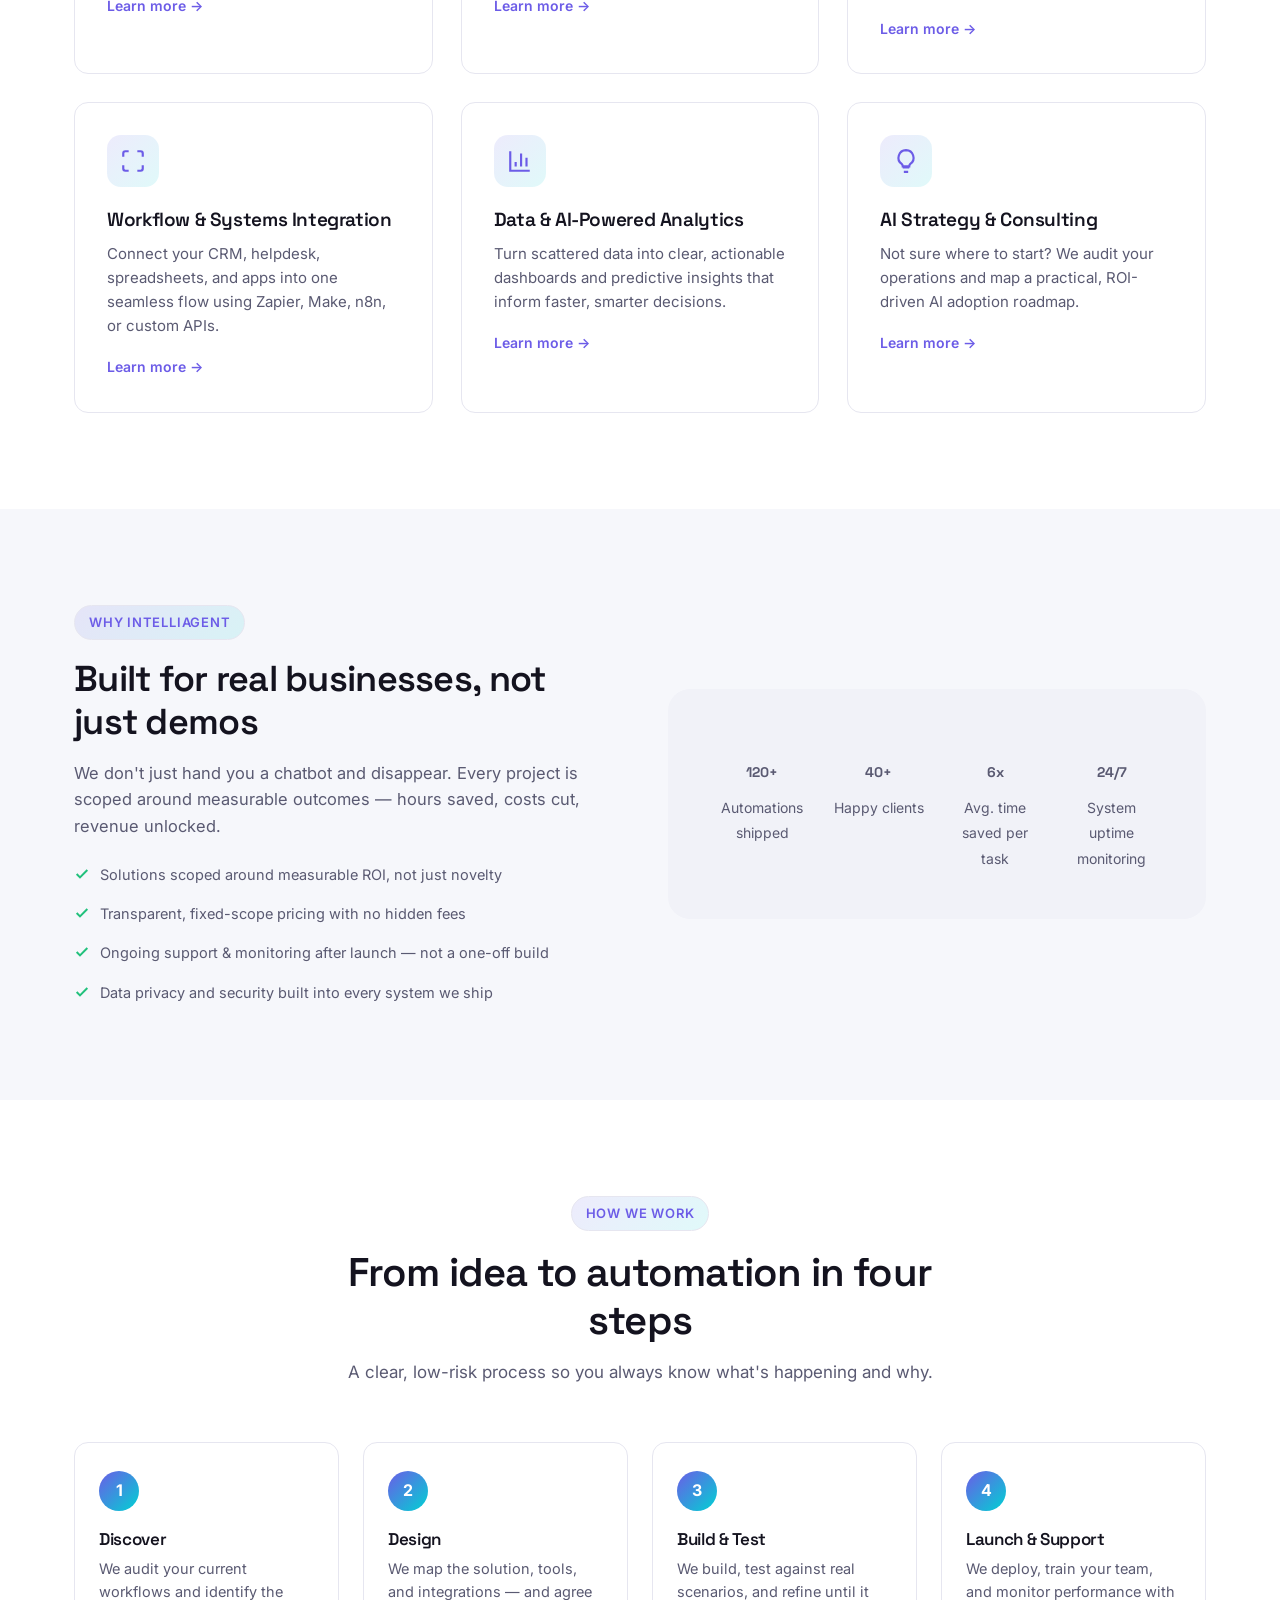
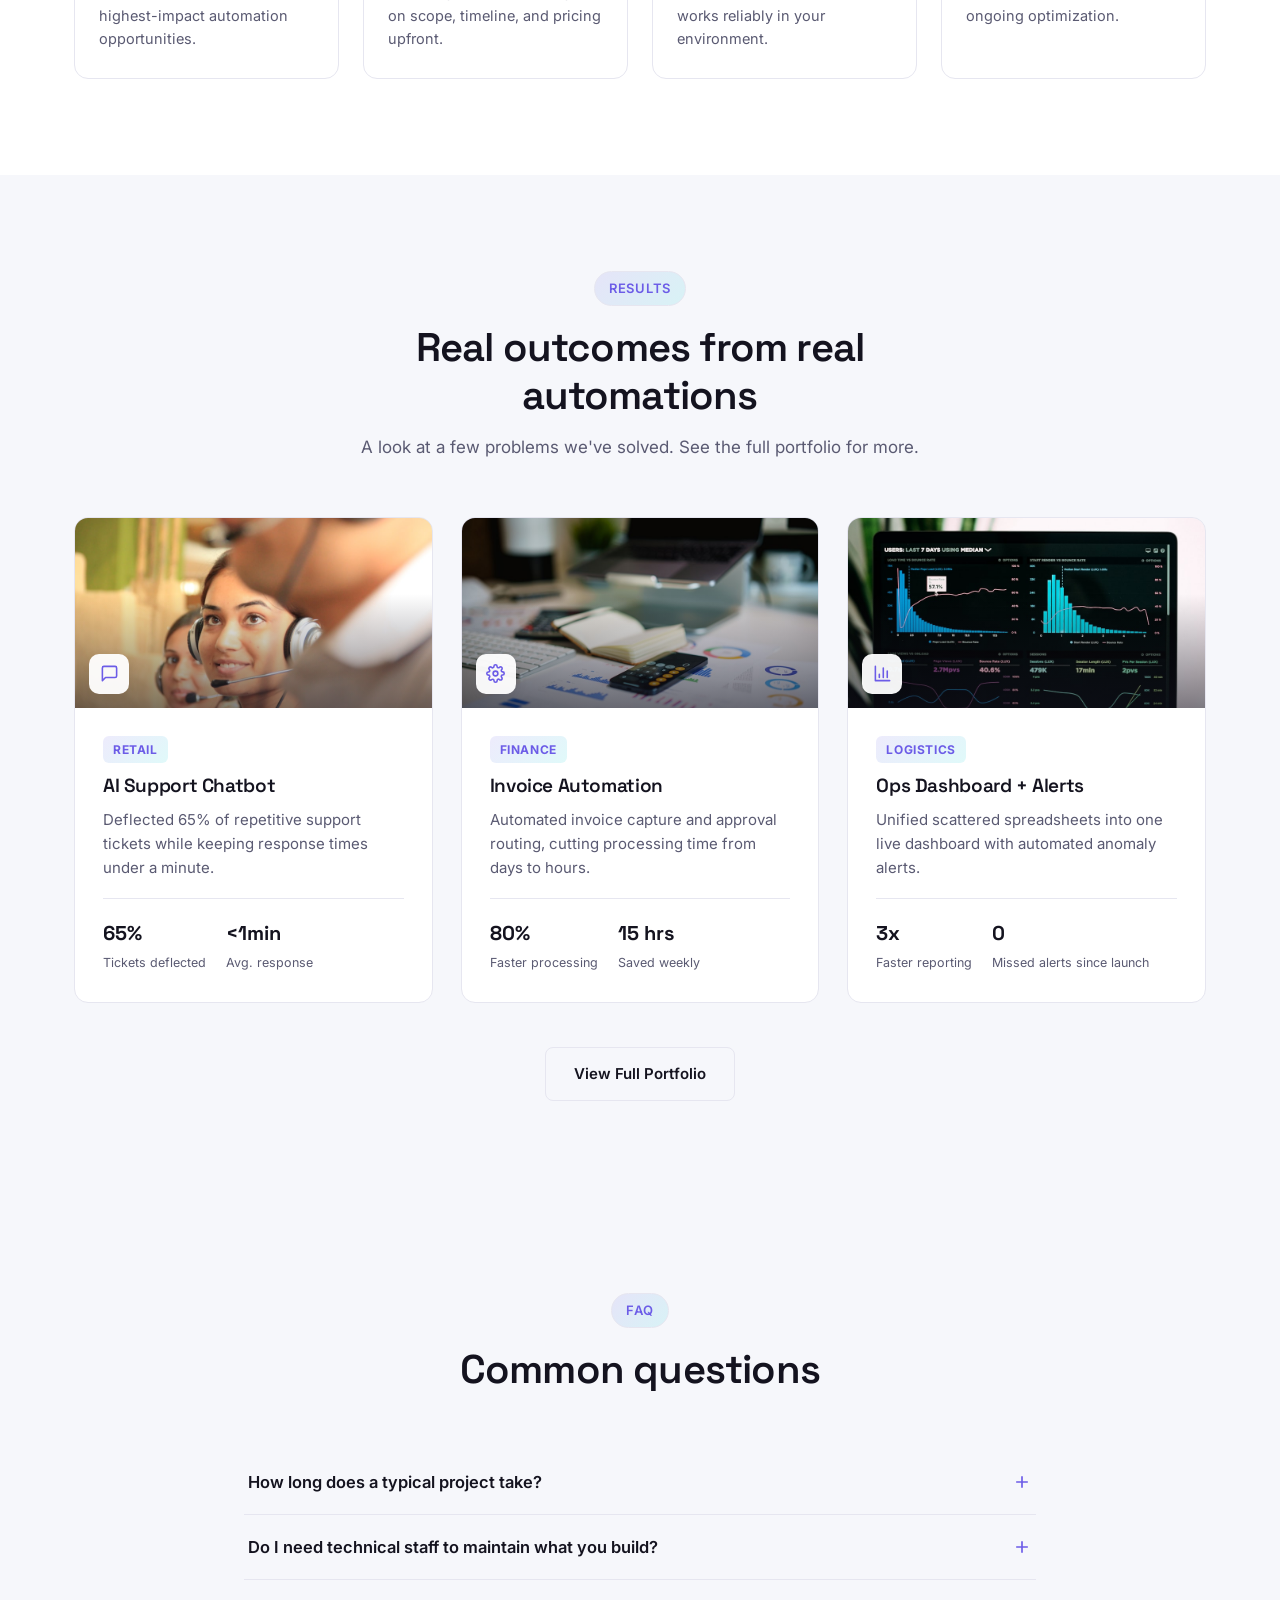
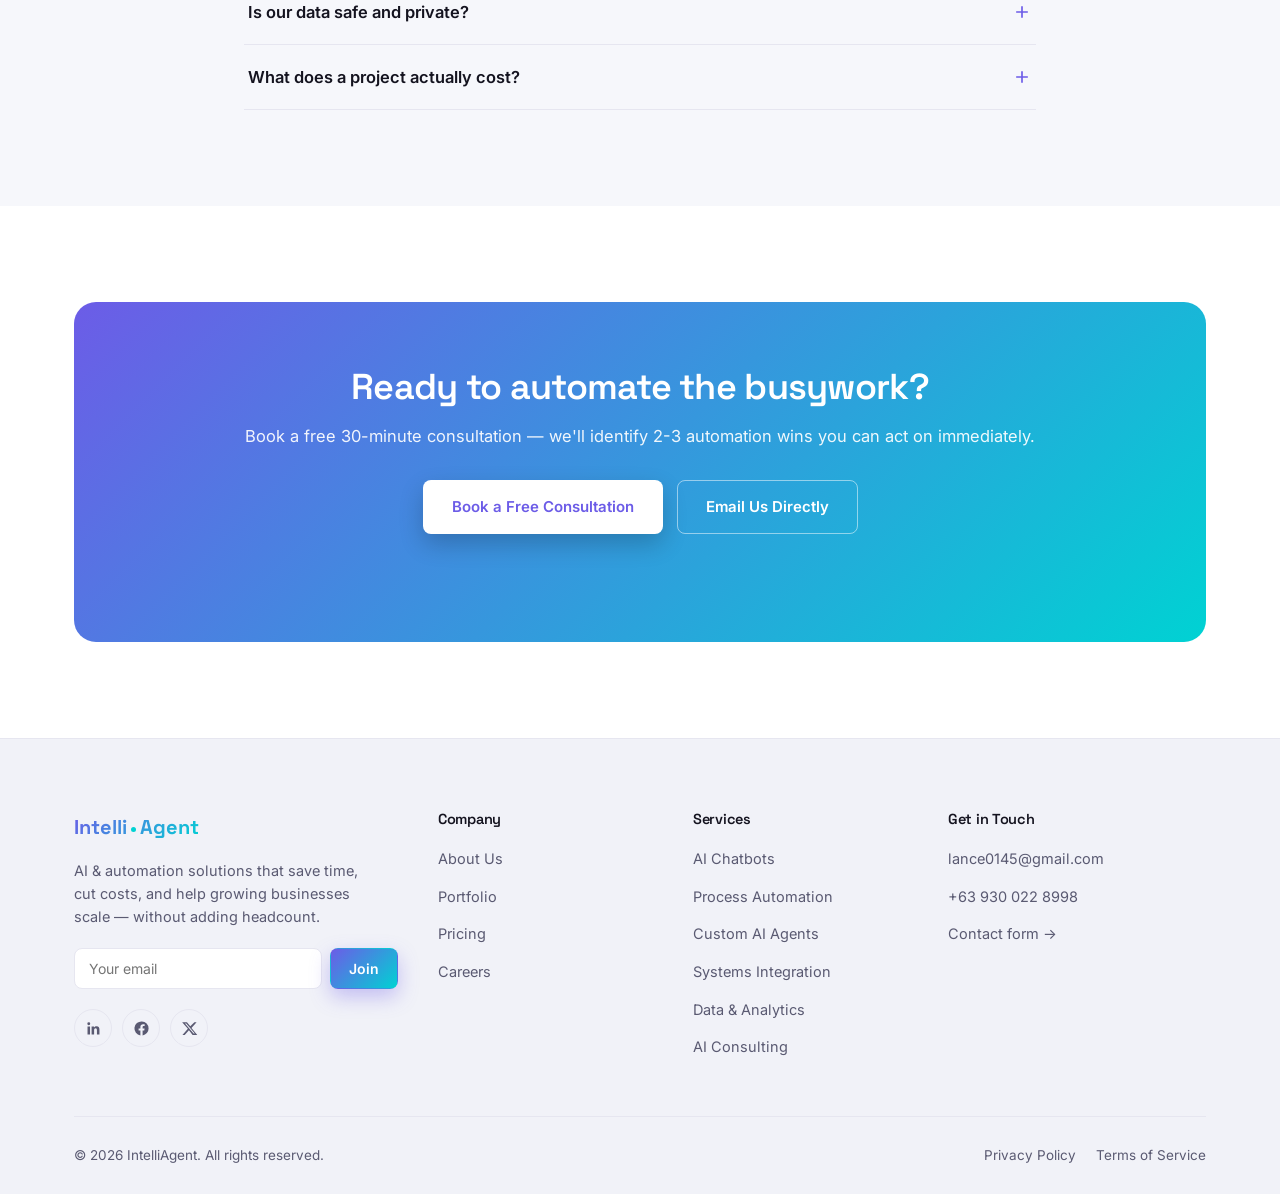
==== commit 80b96ce4: "Add Google Search Console verification meta tag Co-Authored-By: Claude Sonnet 5 <noreply@anthropic.c" ====
--- a/index.html
+++ b/index.html
@@ -3,6 +3,7 @@
 <head>
 <meta charset="UTF-8">
 <meta name="viewport" content="width=device-width, initial-scale=1.0">
+<meta name="google-site-verification" content="AKV4Uh9EVMriVADkHSRT1-Zm4hfhydDU966LJGGiFW0" />
 <title>IntelliAgent — AI &amp; Automation Solutions for Growing Businesses</title>
 <meta name="description" content="IntelliAgent builds AI chatbots, business process automation, custom AI agents, and system integrations that save teams time and cut operating costs.">
 <meta name="keywords" content="AI automation, AI chatbots, business process automation, AI agents, workflow automation, AI consulting">
--- a/css/style.css
+++ b/css/style.css
@@ -496,11 +496,12 @@
 
 /* ---------- Chat widget (live demo) ---------- */
 .chat-widget-btn {
-  /* bottom:96px (not 26px) clears Netlify's own "Powered by Netlify"
+  /* bottom:72px (not 26px) clears Netlify's own "Powered by Netlify"
      badge, which renders as a fixed, always-on-top (z-index ~2^31)
      200x64px box flush in the bottom-right corner on every page --
-     26px put this button's hit area right under it, blocking clicks. */
-  position: fixed; bottom: 96px; right: 26px; z-index: 1200;
+     26px put this button's hit area right under it, blocking clicks.
+     72px sits just above the badge with an 8px gap. */
+  position: fixed; bottom: 72px; right: 26px; z-index: 1200;
   width: 60px; height: 60px; border-radius: 50%; background: var(--gradient); color: #fff;
   display: flex; align-items: center; justify-content: center; border: none;
   box-shadow: 0 10px 26px rgba(108,92,231,0.45); transition: transform .2s ease;
@@ -509,7 +510,7 @@
 .chat-widget-btn svg { width: 26px; height: 26px; }
 
 .chat-panel {
-  position: fixed; bottom: 168px; right: 26px; z-index: 1200;
+  position: fixed; bottom: 144px; right: 26px; z-index: 1200;
   width: 340px; max-width: calc(100vw - 40px); height: 440px; max-height: calc(100vh - 160px);
   background: var(--surface); border: 1px solid var(--border); border-radius: var(--radius-lg);
   box-shadow: var(--shadow); display: flex; flex-direction: column; overflow: hidden;
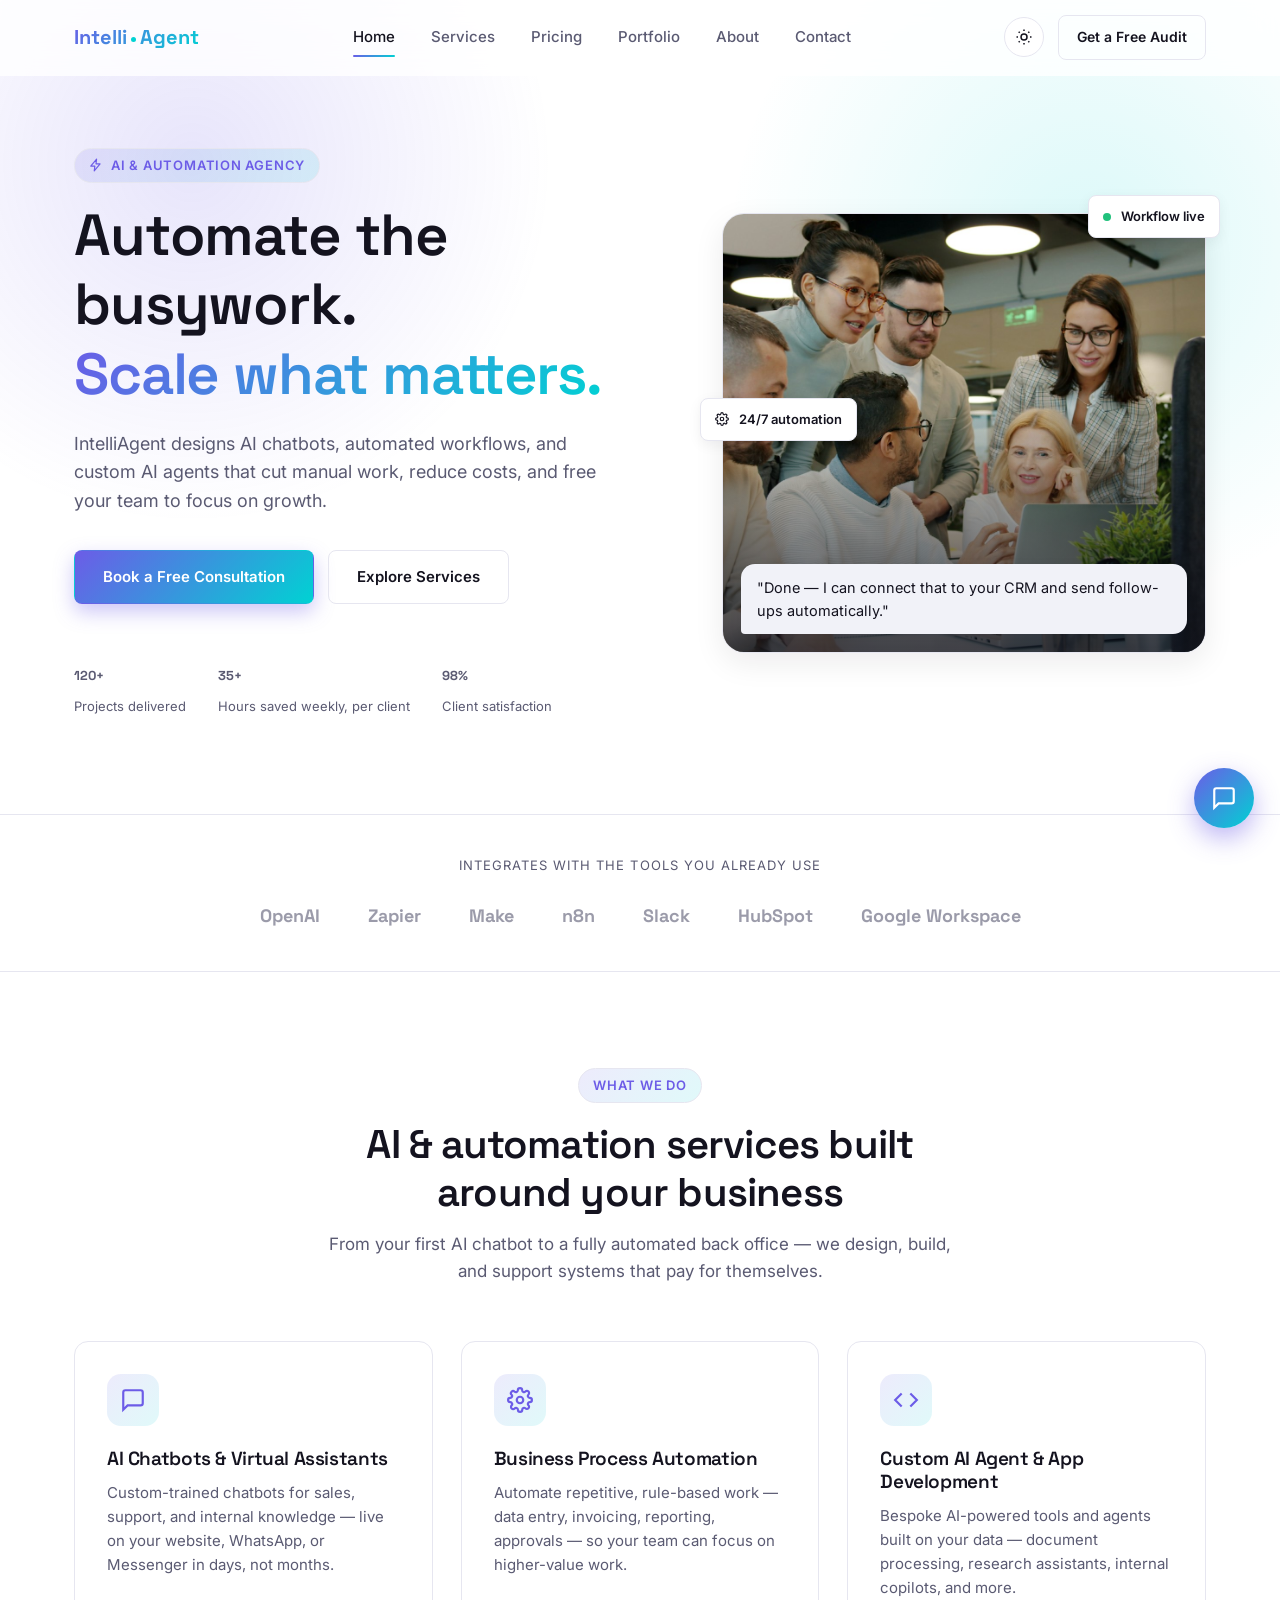
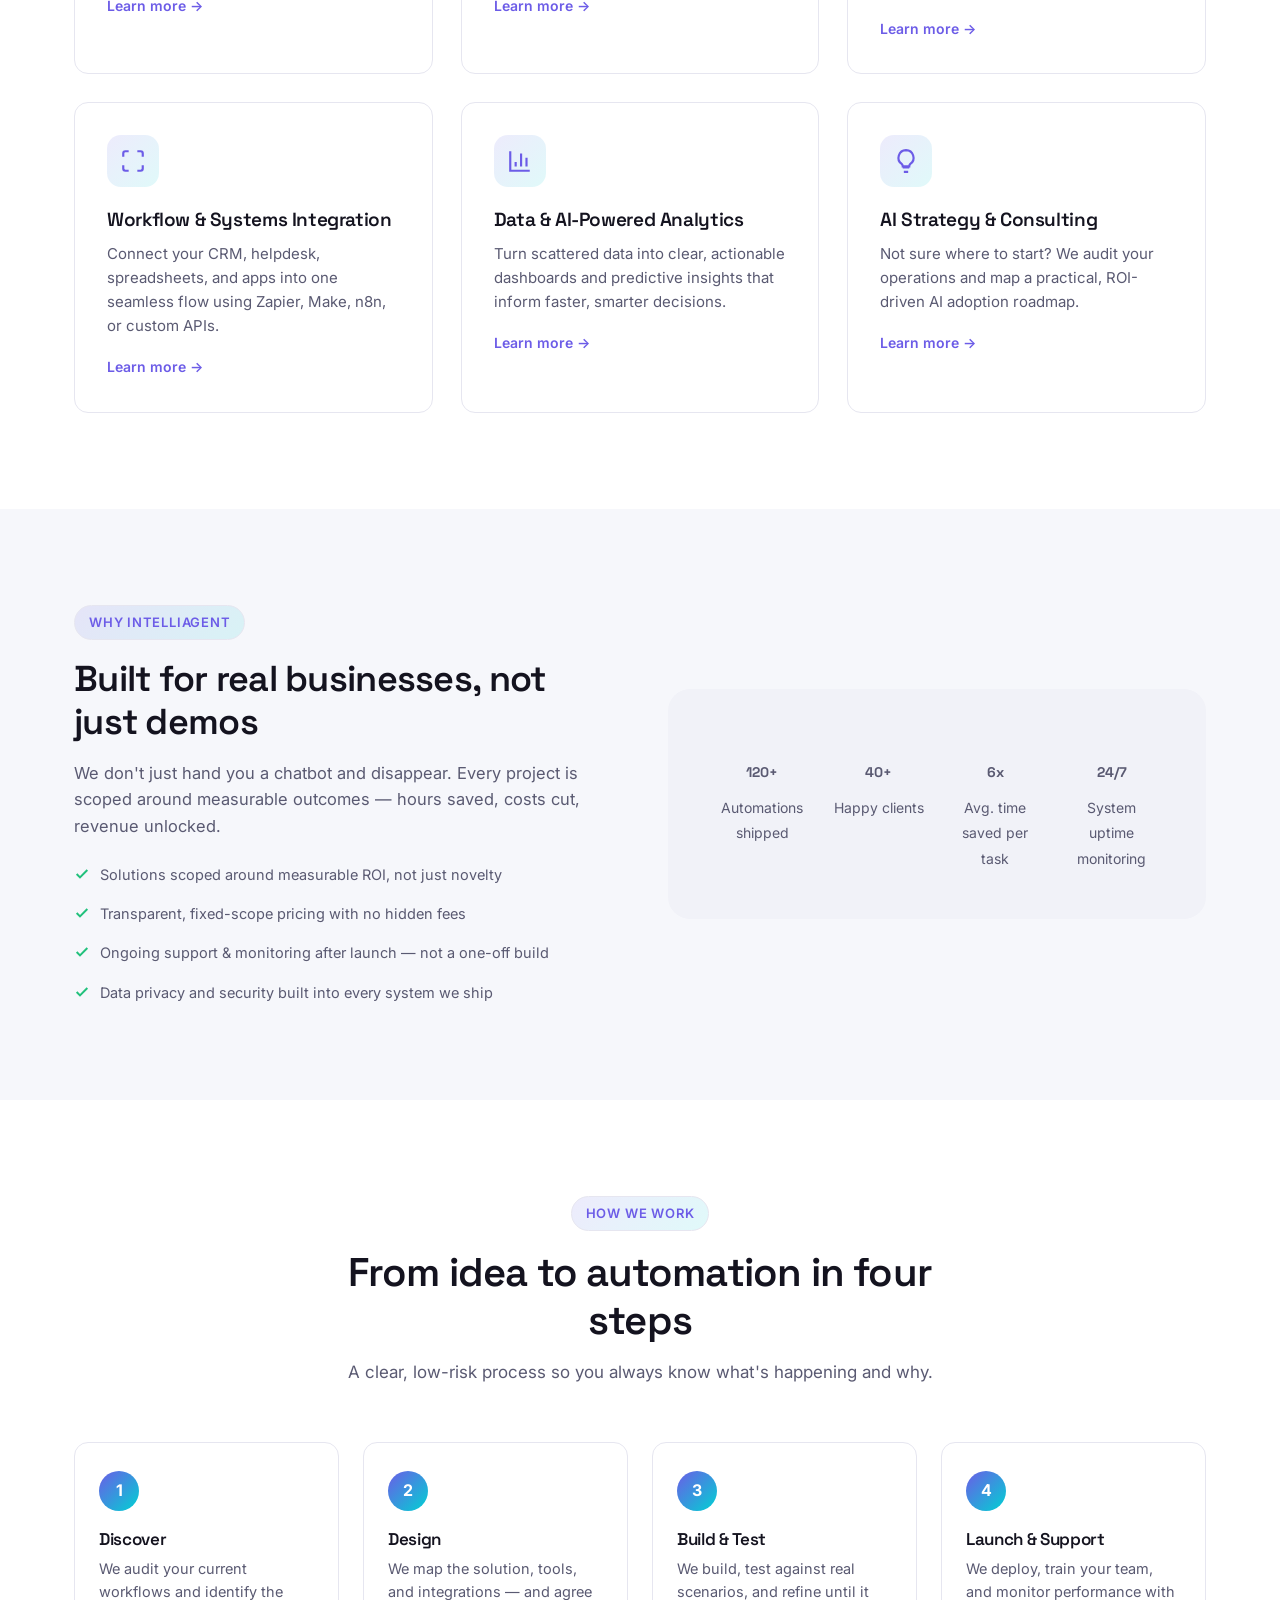
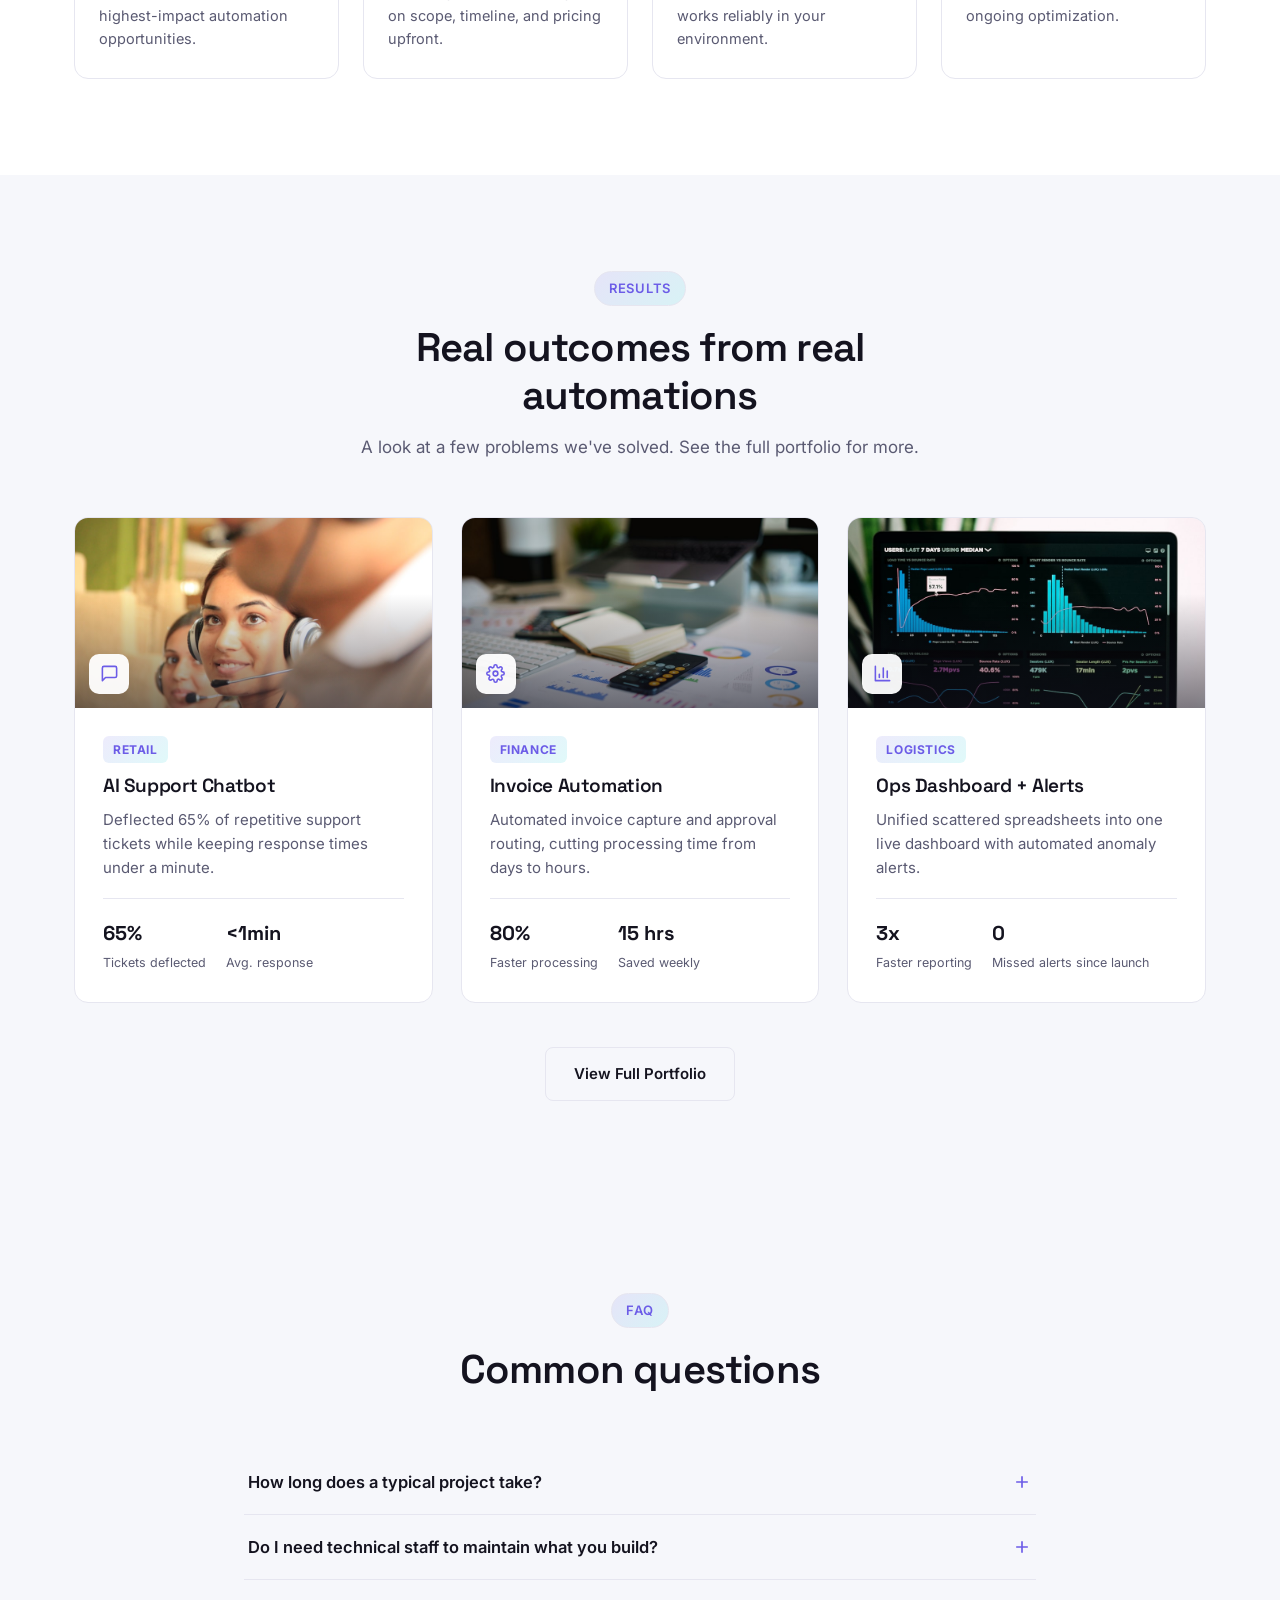
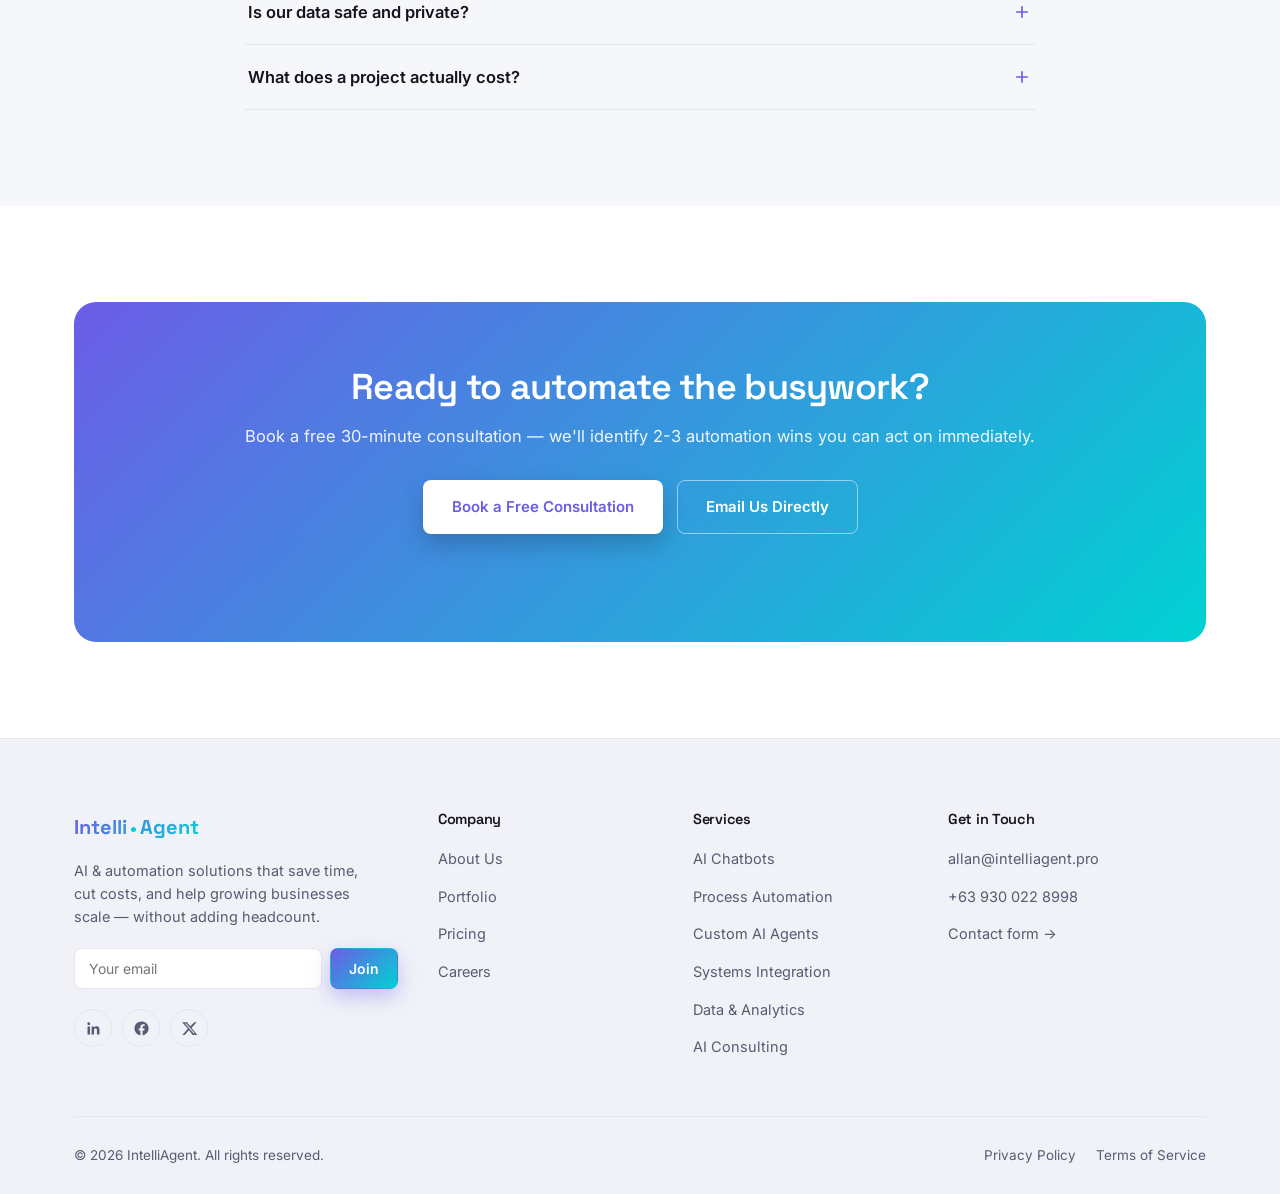
==== commit f8f19220: "Switch publicly displayed contact email to allan@intelliagent.pro Replaces the personal lance0145@gm" ====
--- a/index.html
+++ b/index.html
@@ -25,7 +25,7 @@
   "@type": "Organization",
   "name": "IntelliAgent",
   "description": "AI chatbots, business process automation, custom AI agents, and system integrations.",
-  "email": "lance0145@gmail.com",
+  "email": "allan@intelliagent.pro",
   "telephone": "+639300228998",
   "url": "https://www.intelliagent.pro/"
 }
@@ -288,7 +288,7 @@
       <p>Book a free 30-minute consultation — we'll identify 2-3 automation wins you can act on immediately.</p>
       <div class="hero-cta" style="justify-content:center;">
         <a href="contact.html" class="btn btn-primary">Book a Free Consultation</a>
-        <a href="mailto:lance0145@gmail.com" class="btn btn-outline">Email Us Directly</a>
+        <a href="mailto:allan@intelliagent.pro" class="btn btn-outline">Email Us Directly</a>
       </div>
     </div>
   </div>
@@ -336,7 +336,7 @@
       <div>
         <h5>Get in Touch</h5>
         <ul>
-          <li><a href="mailto:lance0145@gmail.com">lance0145@gmail.com</a></li>
+          <li><a href="mailto:allan@intelliagent.pro">allan@intelliagent.pro</a></li>
           <li><a href="tel:+639300228998">+63 930 022 8998</a></li>
           <li><a href="contact.html">Contact form →</a></li>
         </ul>
--- a/css/style.css
+++ b/css/style.css
@@ -528,6 +528,38 @@
 .chat-panel-foot button { width: 38px; height: 38px; border-radius: 50%; background: var(--gradient); color: #fff; border: none; display: flex; align-items: center; justify-content: center; flex-shrink: 0; }
 .chat-panel-foot button svg { width: 16px; height: 16px; }
 
+.chat-availability { font-size: 11.5px; color: var(--text-muted); text-align: center; padding: 2px 0 6px; }
+
+.chat-quick-actions { display: flex; flex-wrap: wrap; gap: 5px; padding: 8px; border-top: 1px solid var(--border); }
+.qa-btn { font-size: 12.5px; padding: 6px 9px; border-radius: 999px; border: 1px solid var(--border); background: var(--surface-2); color: var(--text); white-space: nowrap; }
+.qa-btn:hover { border-color: var(--primary); color: var(--primary); }
+
+/* Quick-reply / pricing-card "bubbles" are bot-side containers for
+   interactive content, not text -- unset the normal .bubble.bot padding
+   so the buttons/cards inside control their own spacing. */
+.quick-replies, .pricing-cards { background: none; padding: 0; max-width: 100%; display: flex; flex-wrap: wrap; gap: 8px; }
+
+.qr-btn { font-size: 13px; padding: 8px 14px; border-radius: 999px; border: 1px solid var(--primary); background: var(--surface); color: var(--primary); font-weight: 600; cursor: pointer; }
+.qr-btn:hover { background: var(--primary); color: #fff; }
+
+.pricing-card { flex: 1 1 140px; min-width: 130px; border: 1px solid var(--border); border-radius: var(--radius); padding: 12px; background: var(--surface); display: flex; flex-direction: column; gap: 6px; }
+.pricing-card h4 { font-size: 14px; margin: 0; }
+.pricing-card-price { font-weight: 700; font-size: 14px; color: var(--primary); }
+.pricing-card-blurb { font-size: 12px; color: var(--text-muted); margin: 0; flex: 1; }
+.pricing-card .qr-btn { width: 100%; text-align: center; padding: 6px 10px; font-size: 12.5px; }
+
+/* Full-screen takeover below 480px -- the 4-question lead flow and
+   3-across pricing cards don't fit comfortably in the fixed 340x440
+   desktop panel. The launcher button's bottom:72px is untouched here;
+   it still needs to clear Netlify's own badge on mobile too. */
+@media (max-width: 480px) {
+  .chat-panel {
+    top: 0; left: 0; right: 0; bottom: 0;
+    width: 100%; height: 100%; max-width: 100%; max-height: 100%;
+    border-radius: 0;
+  }
+}
+
 /* ---------- Back to top ---------- */
 .back-to-top {
   position: fixed; bottom: 26px; left: 26px; z-index: 1100;
